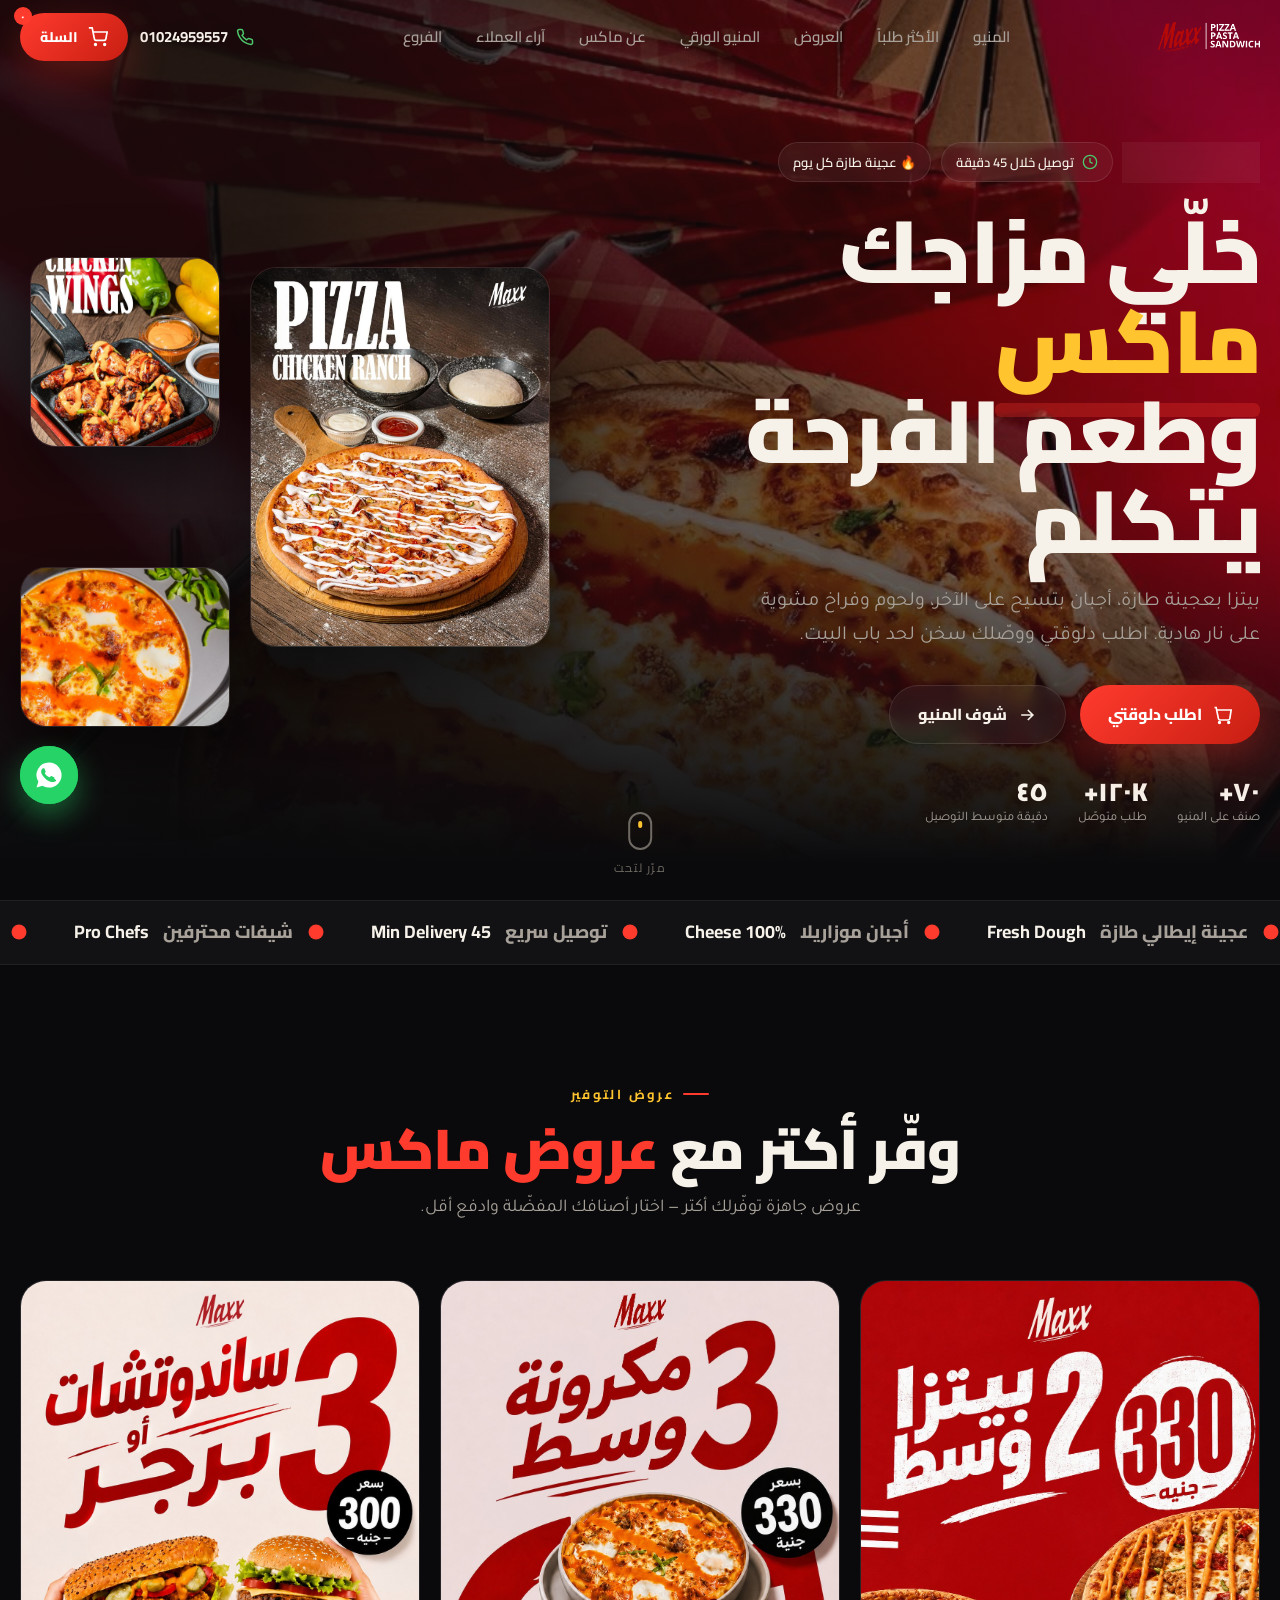
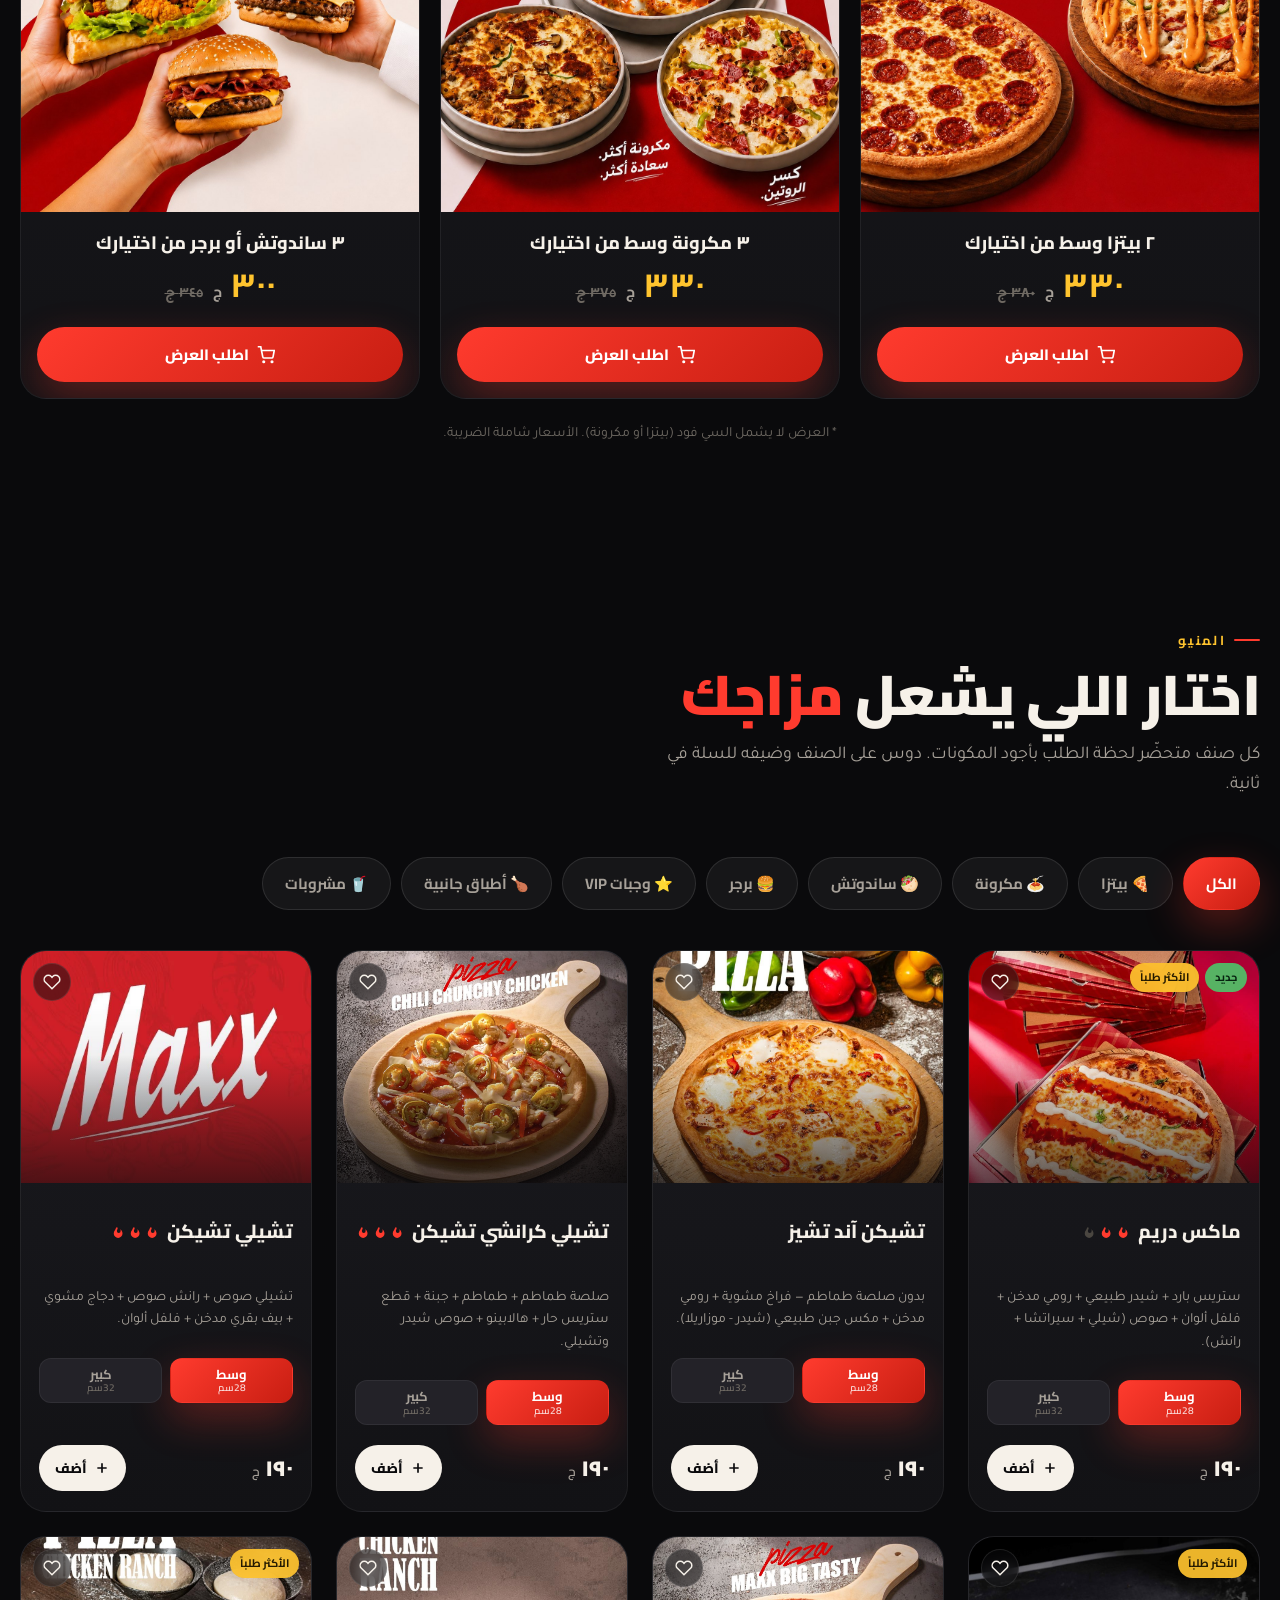
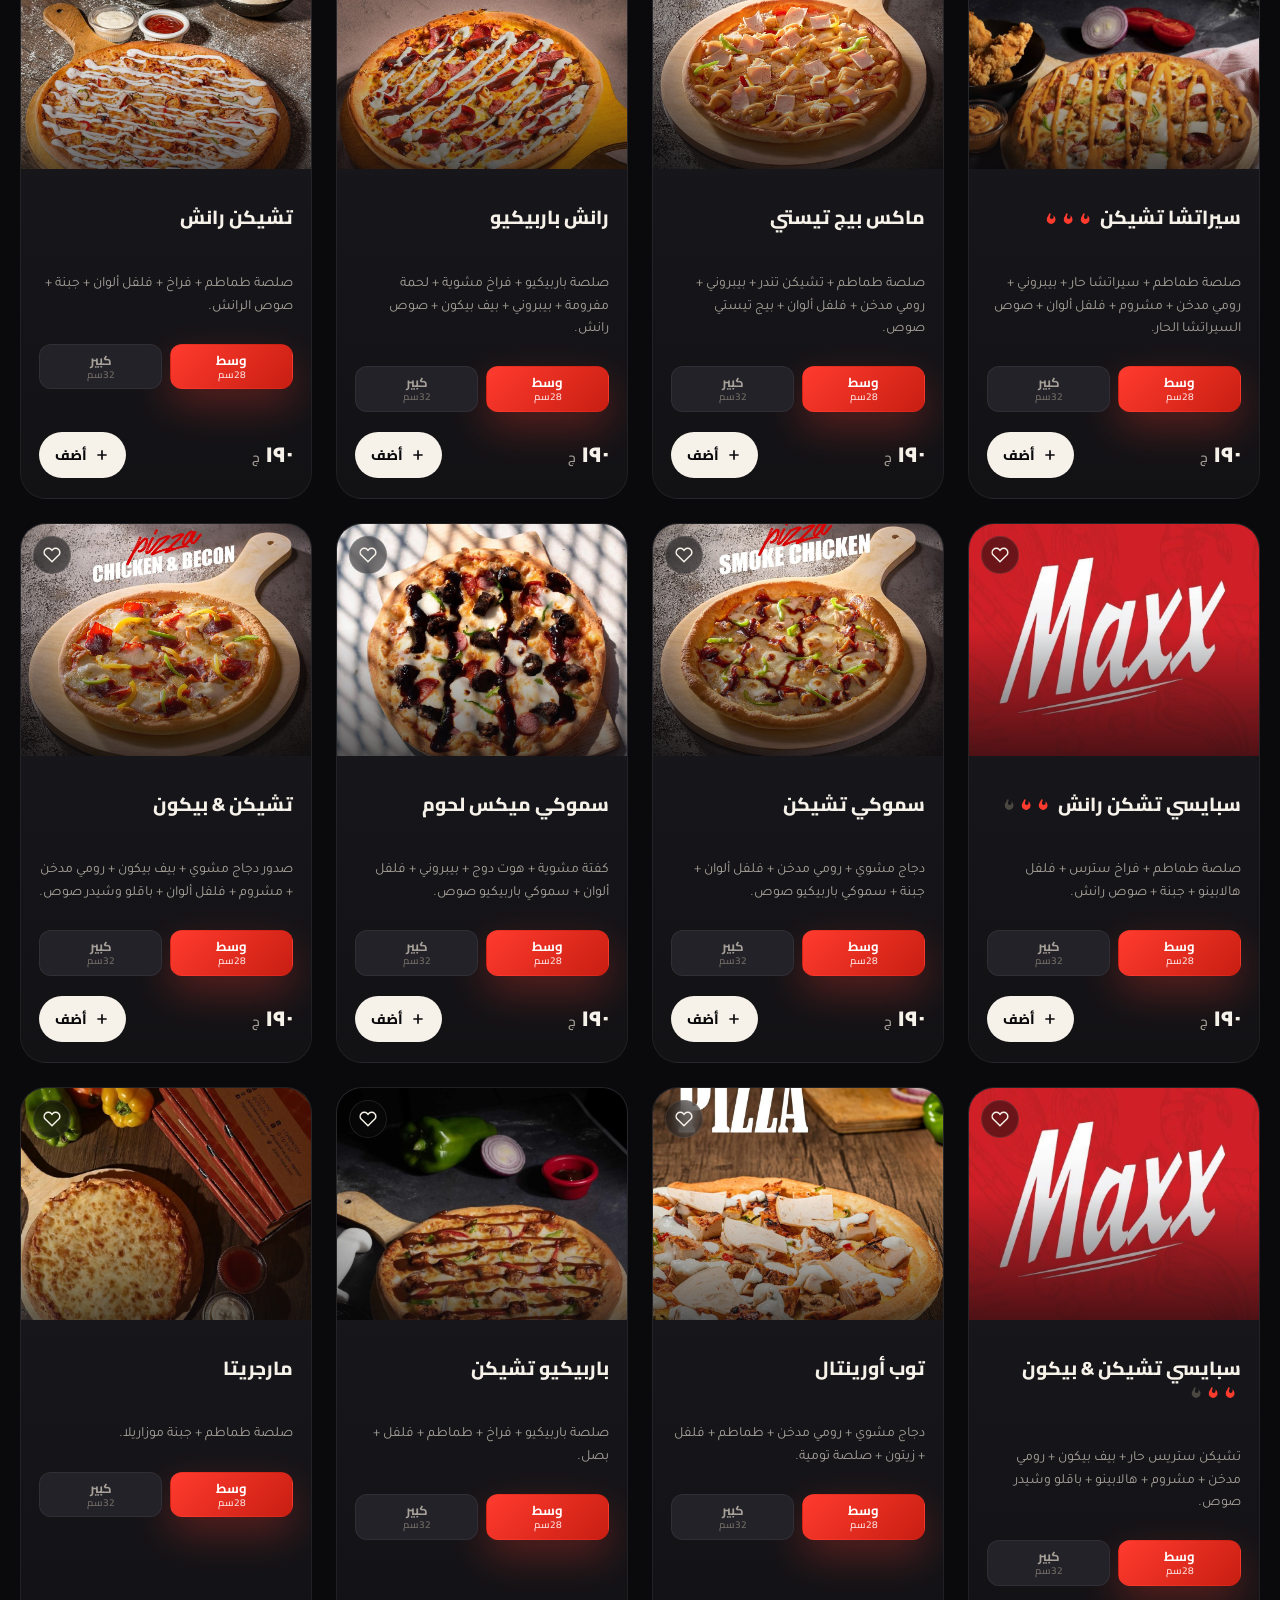
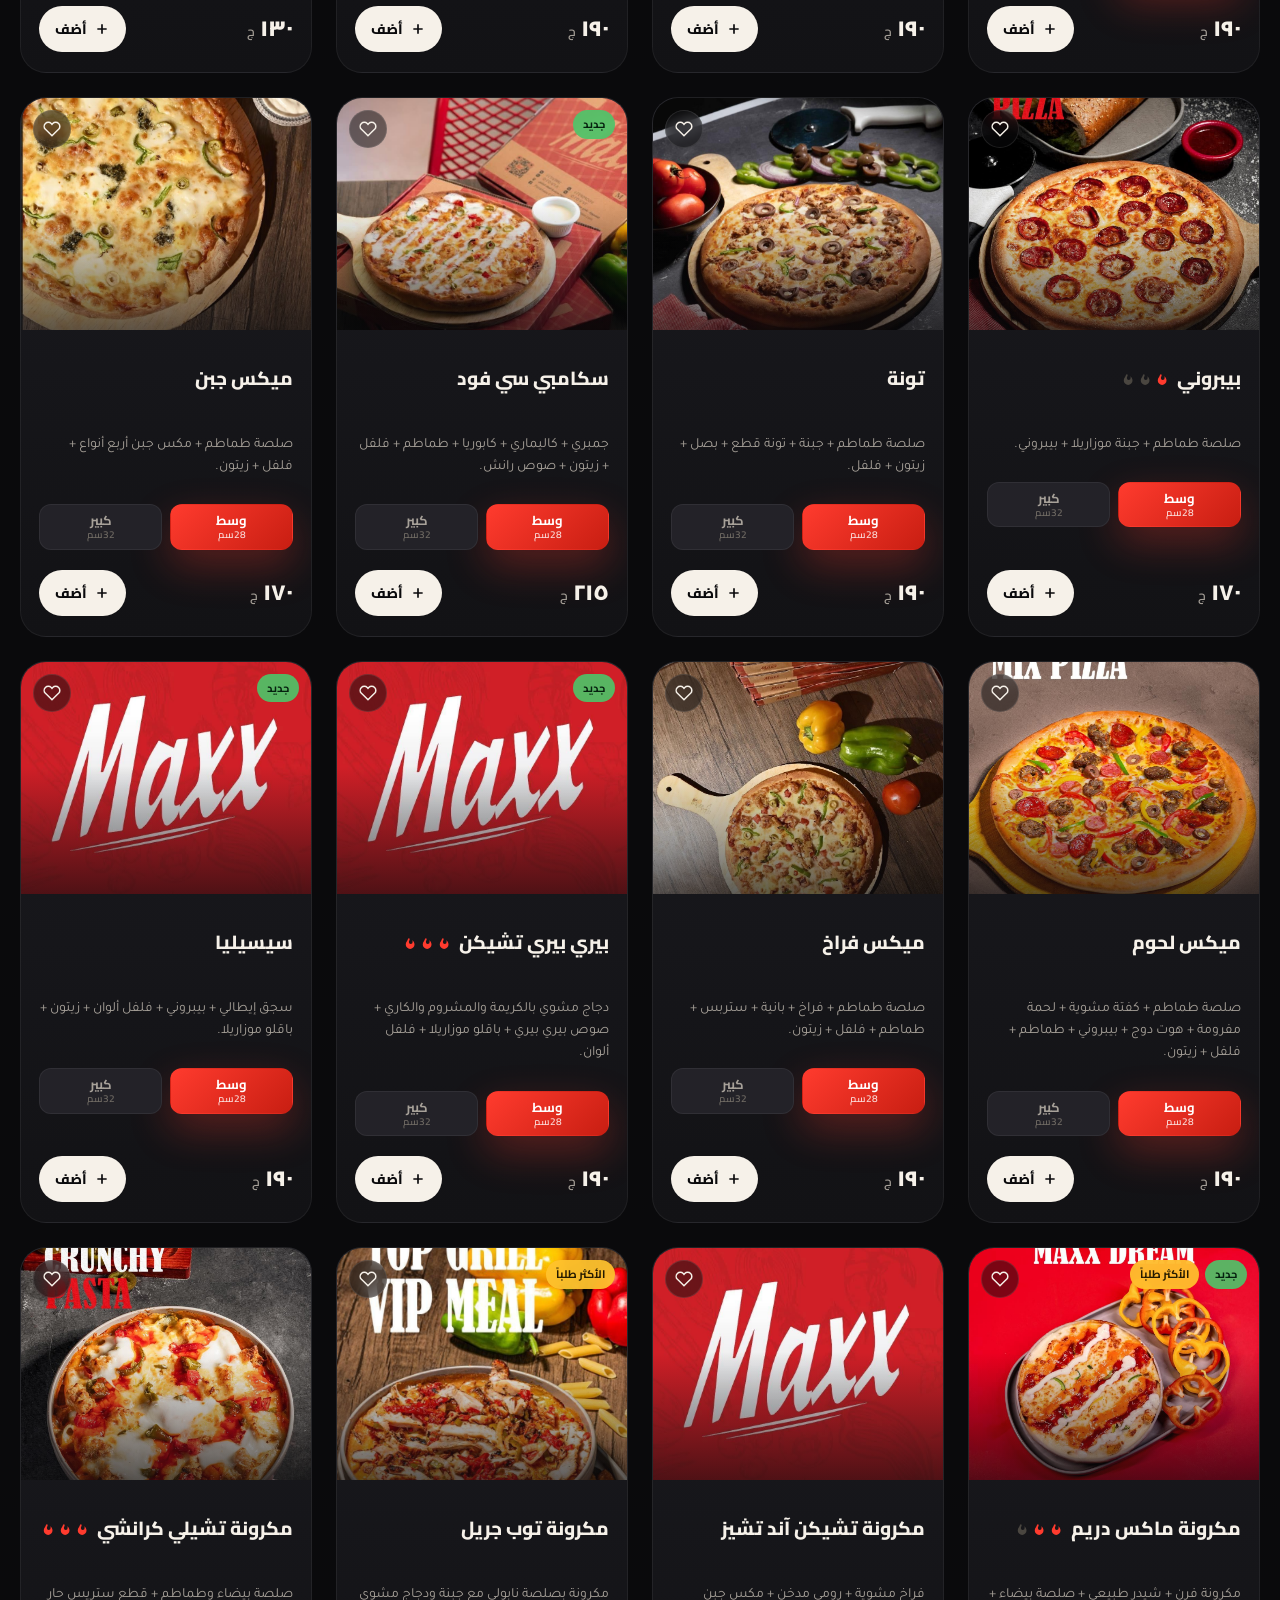
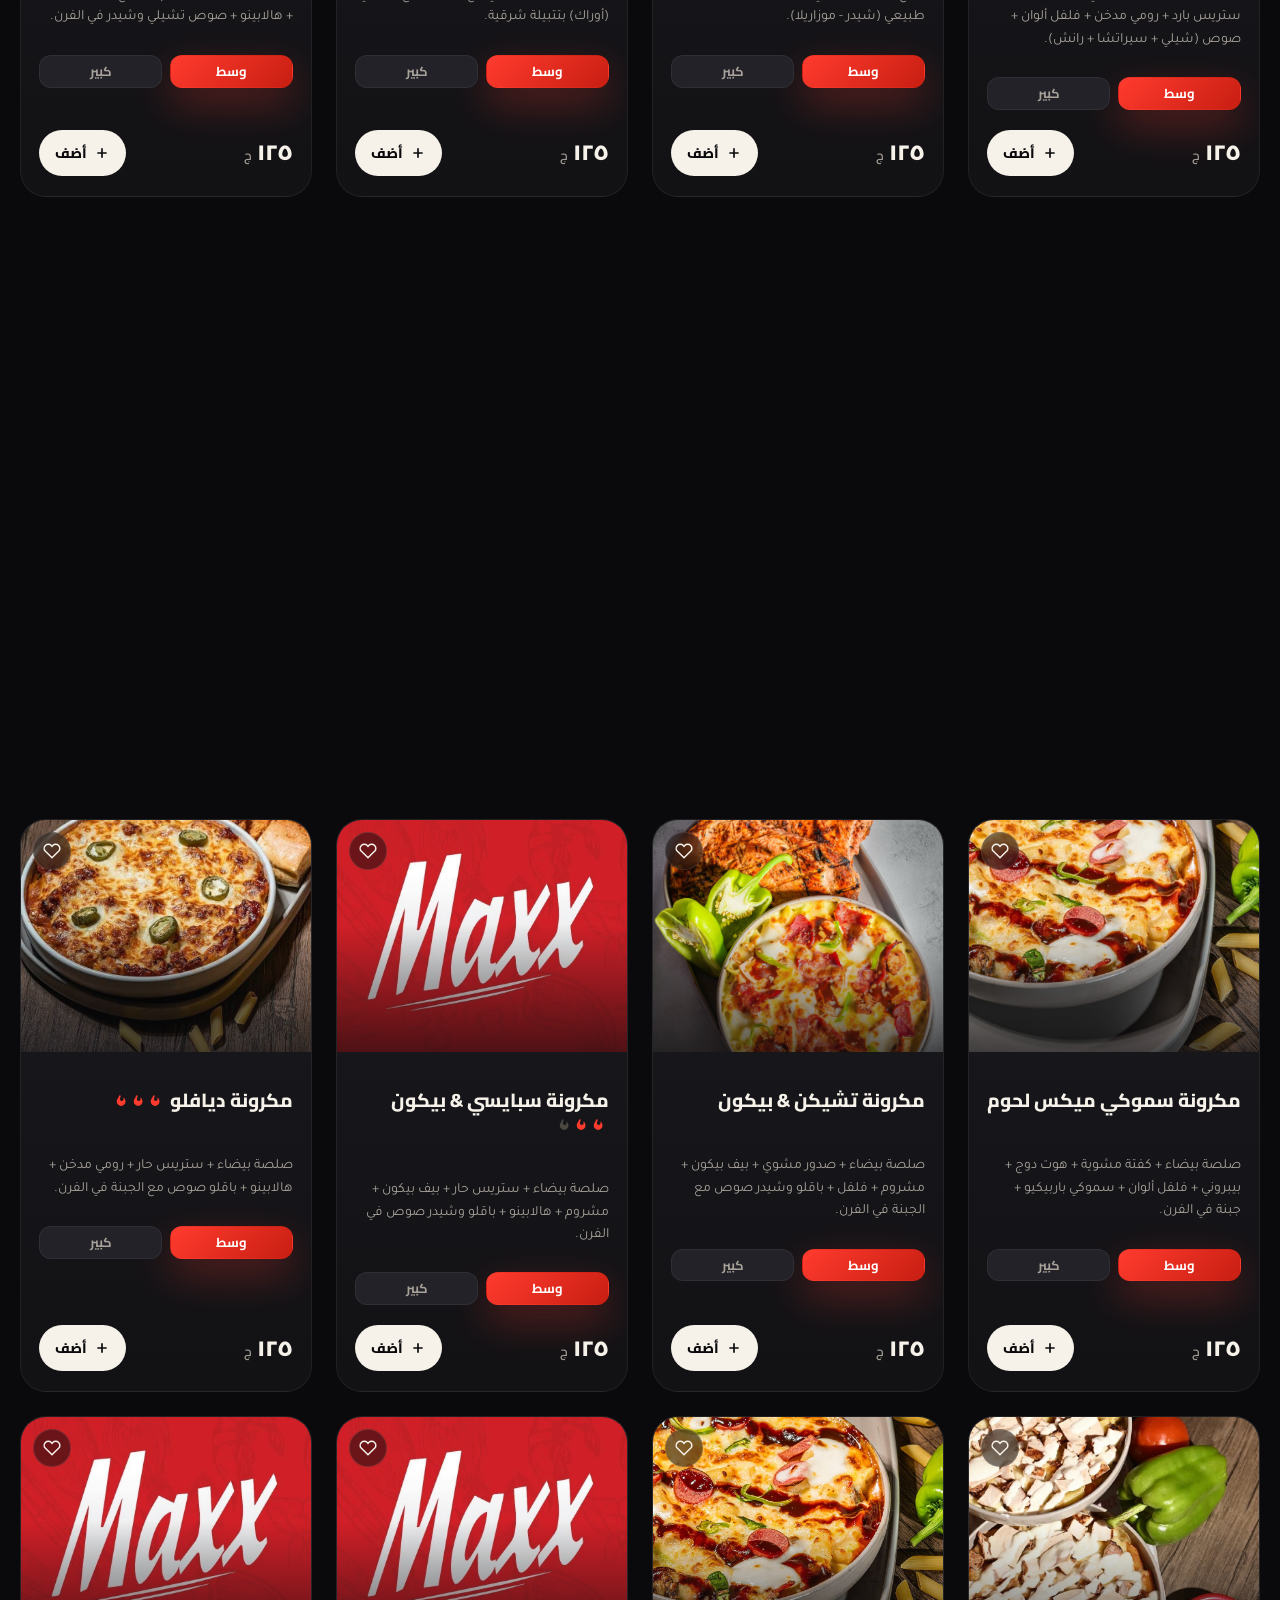
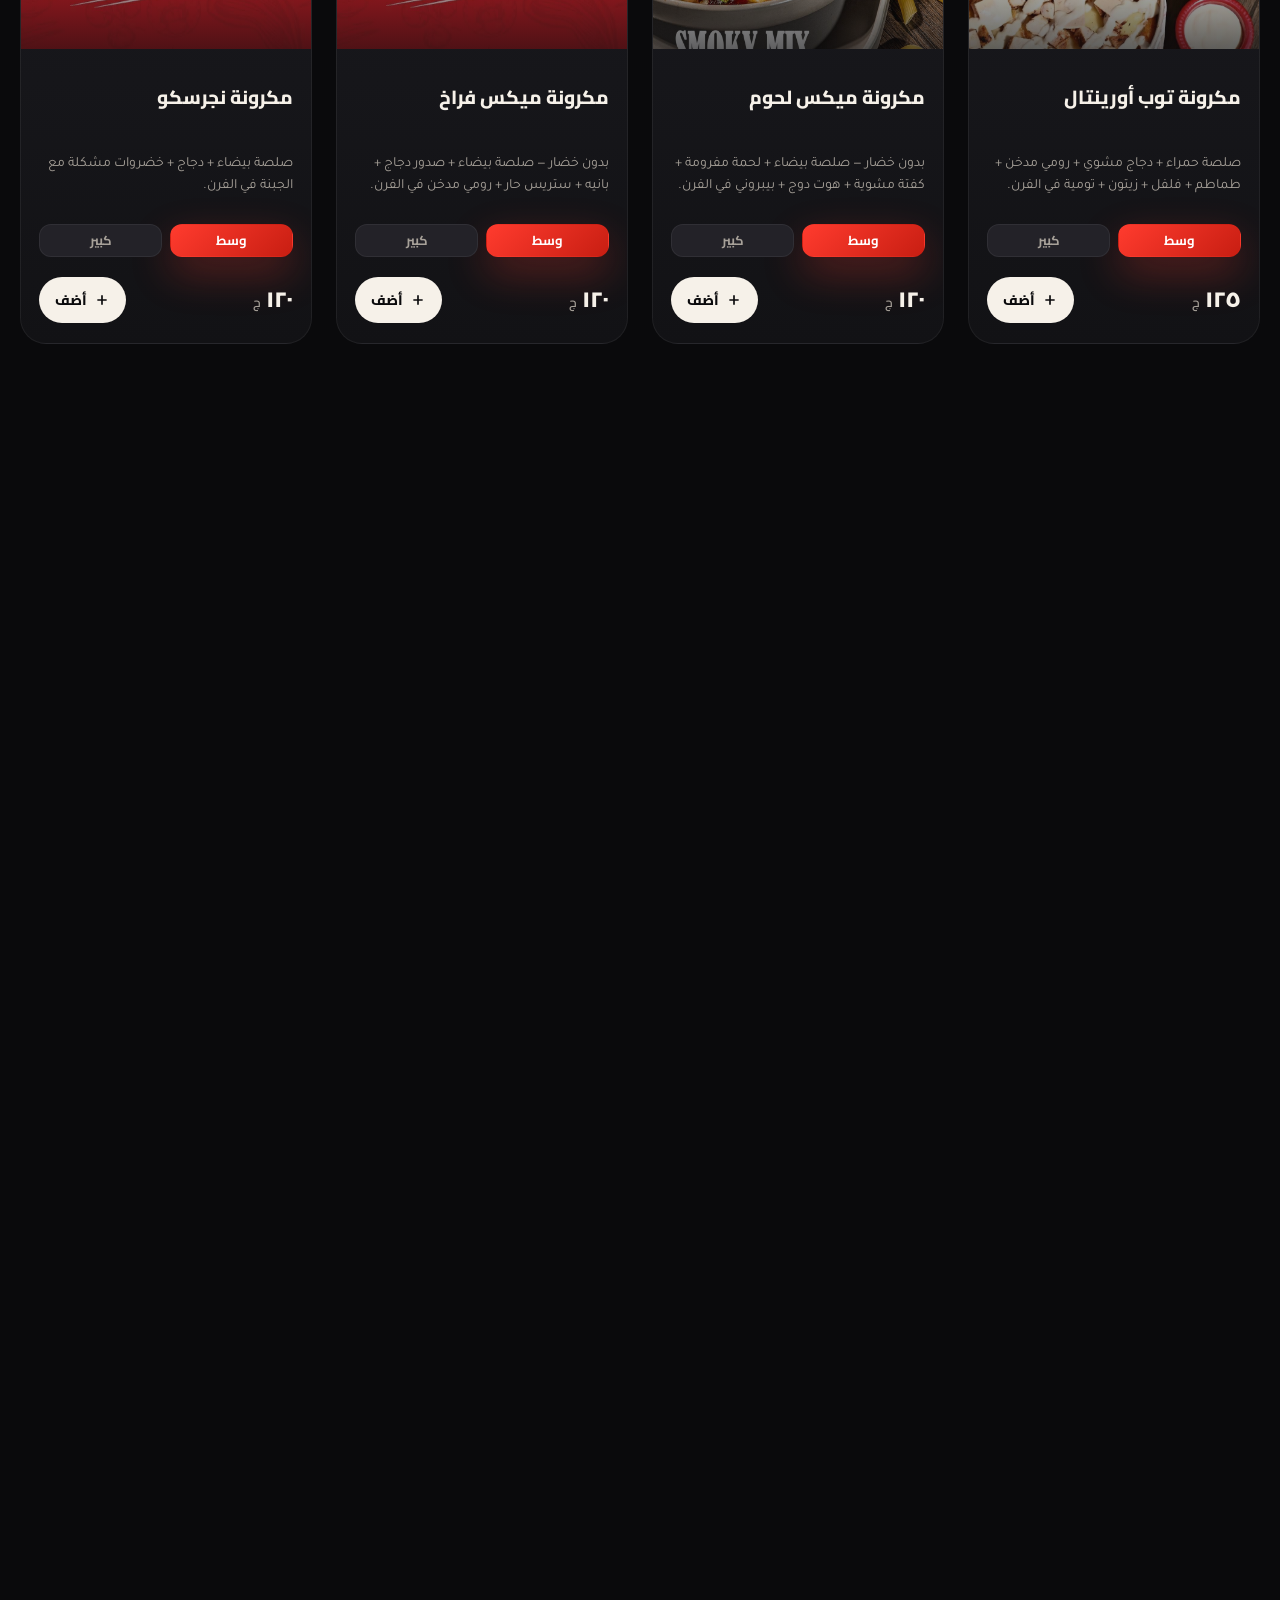
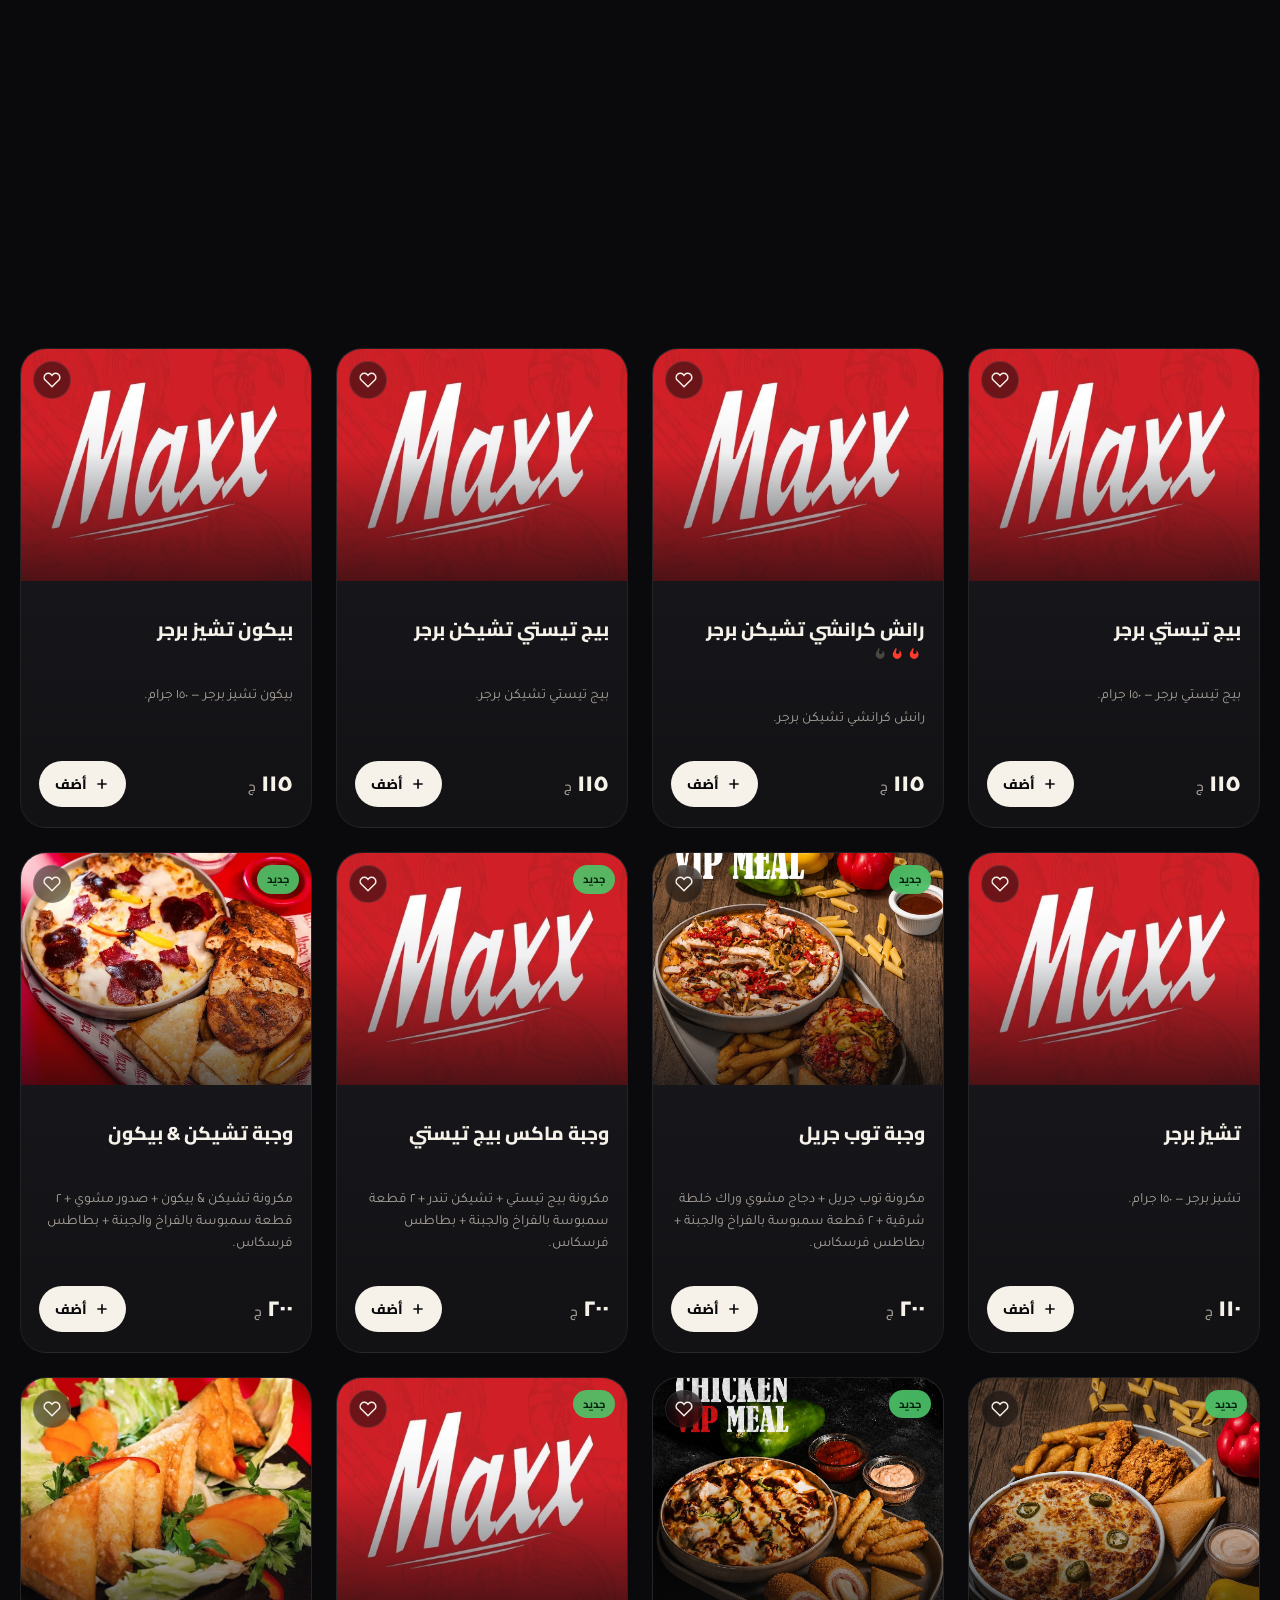
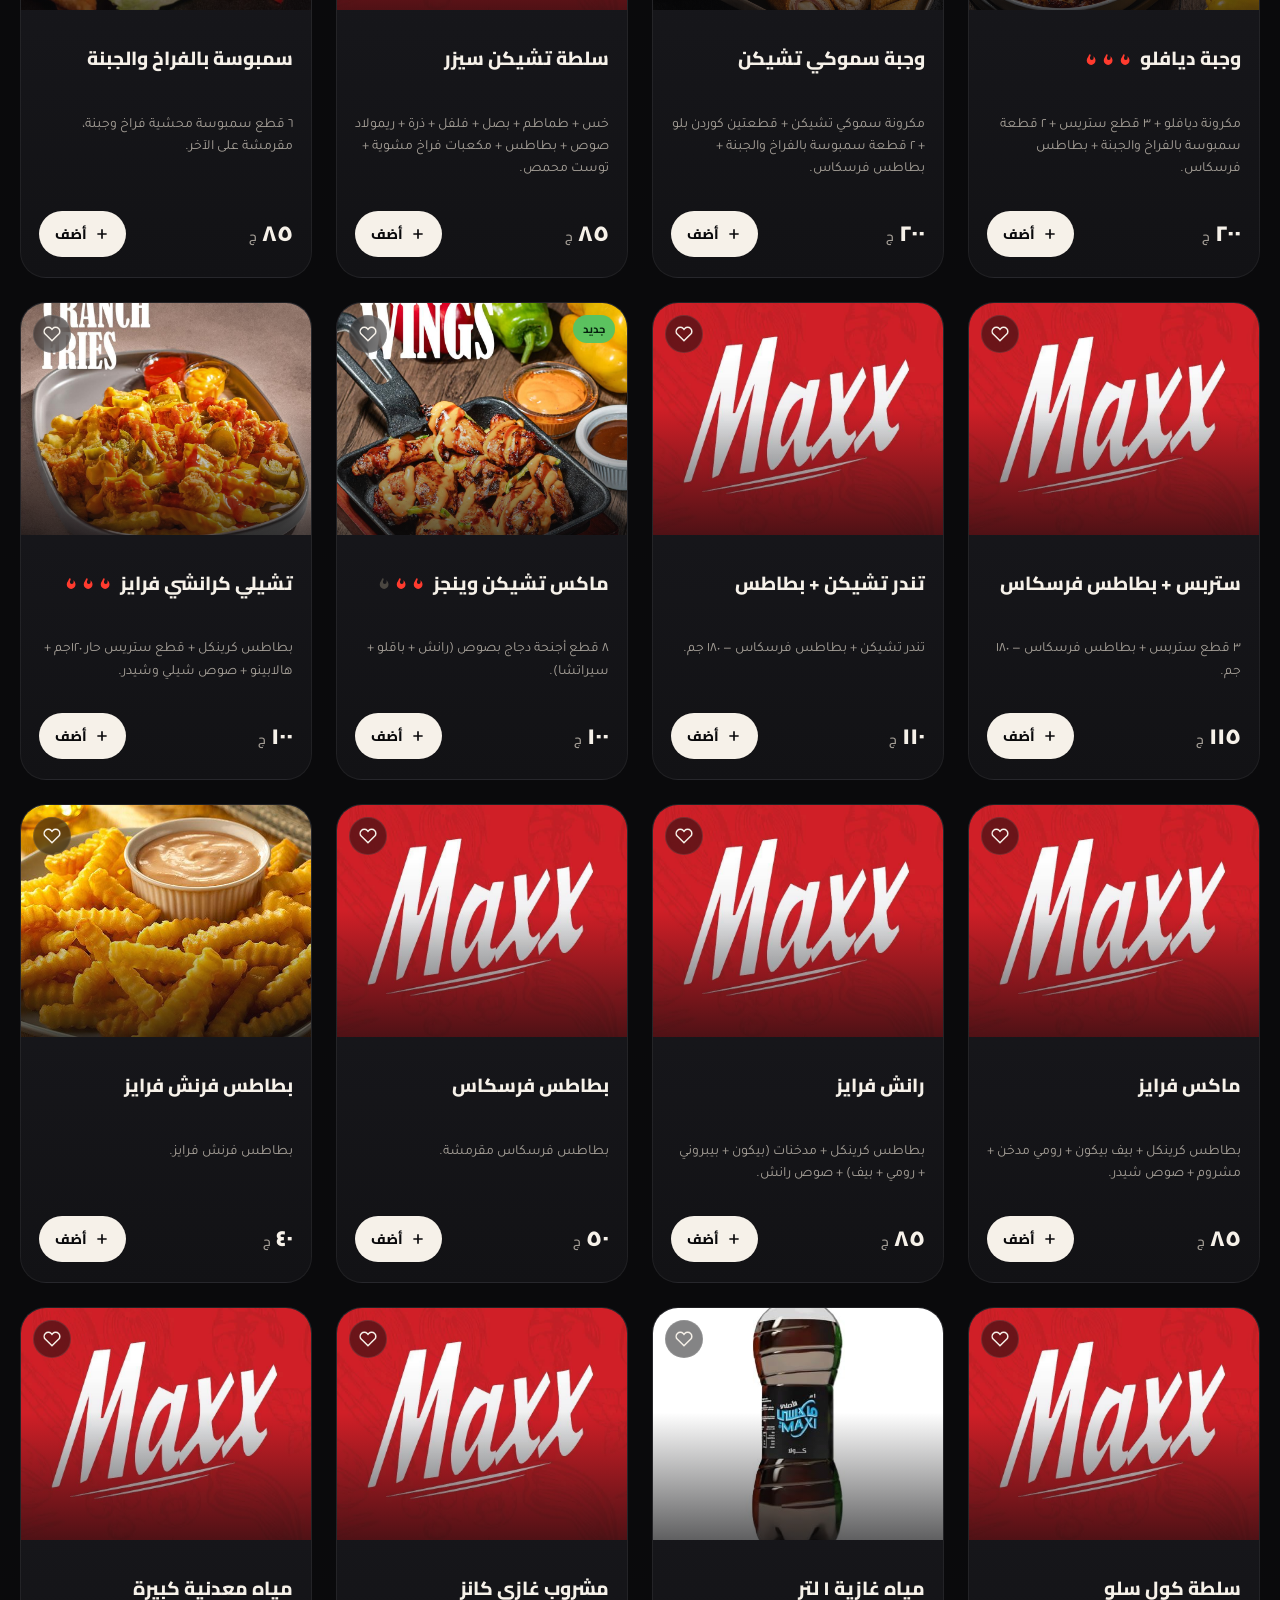
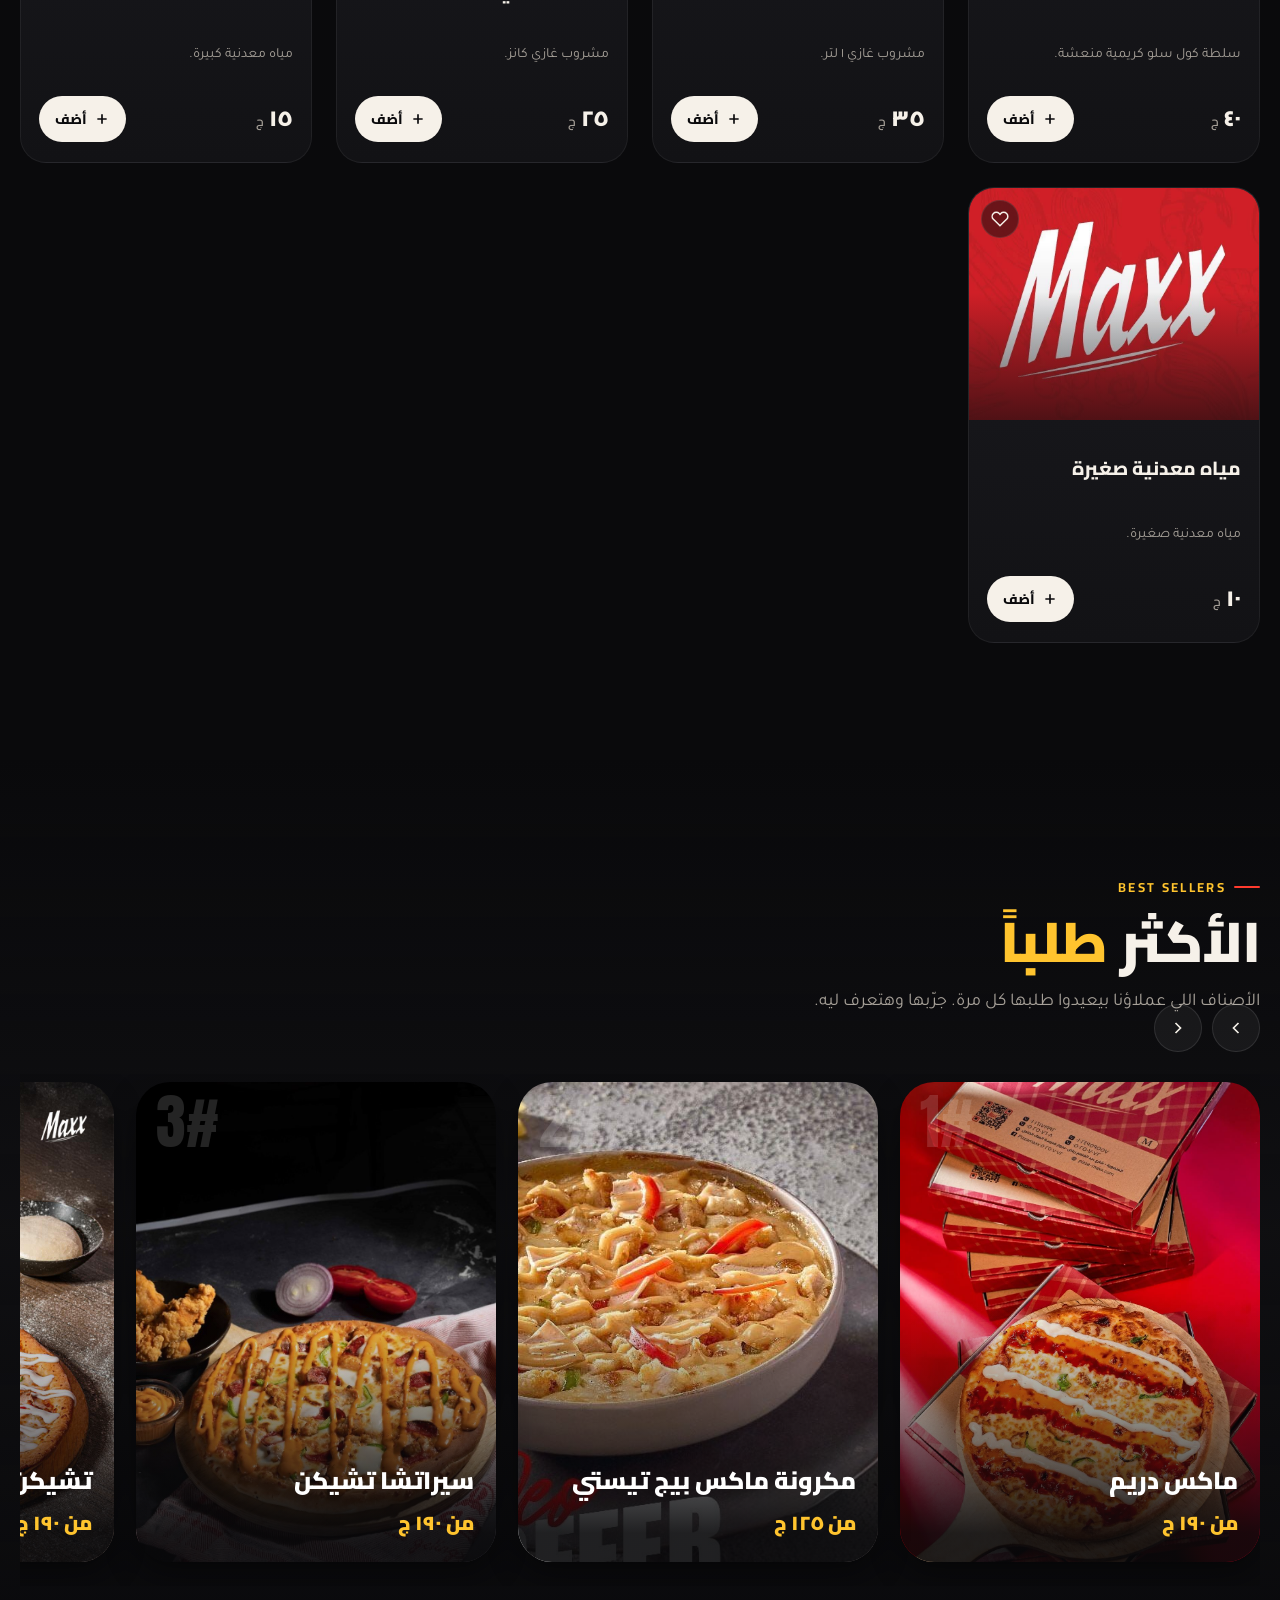
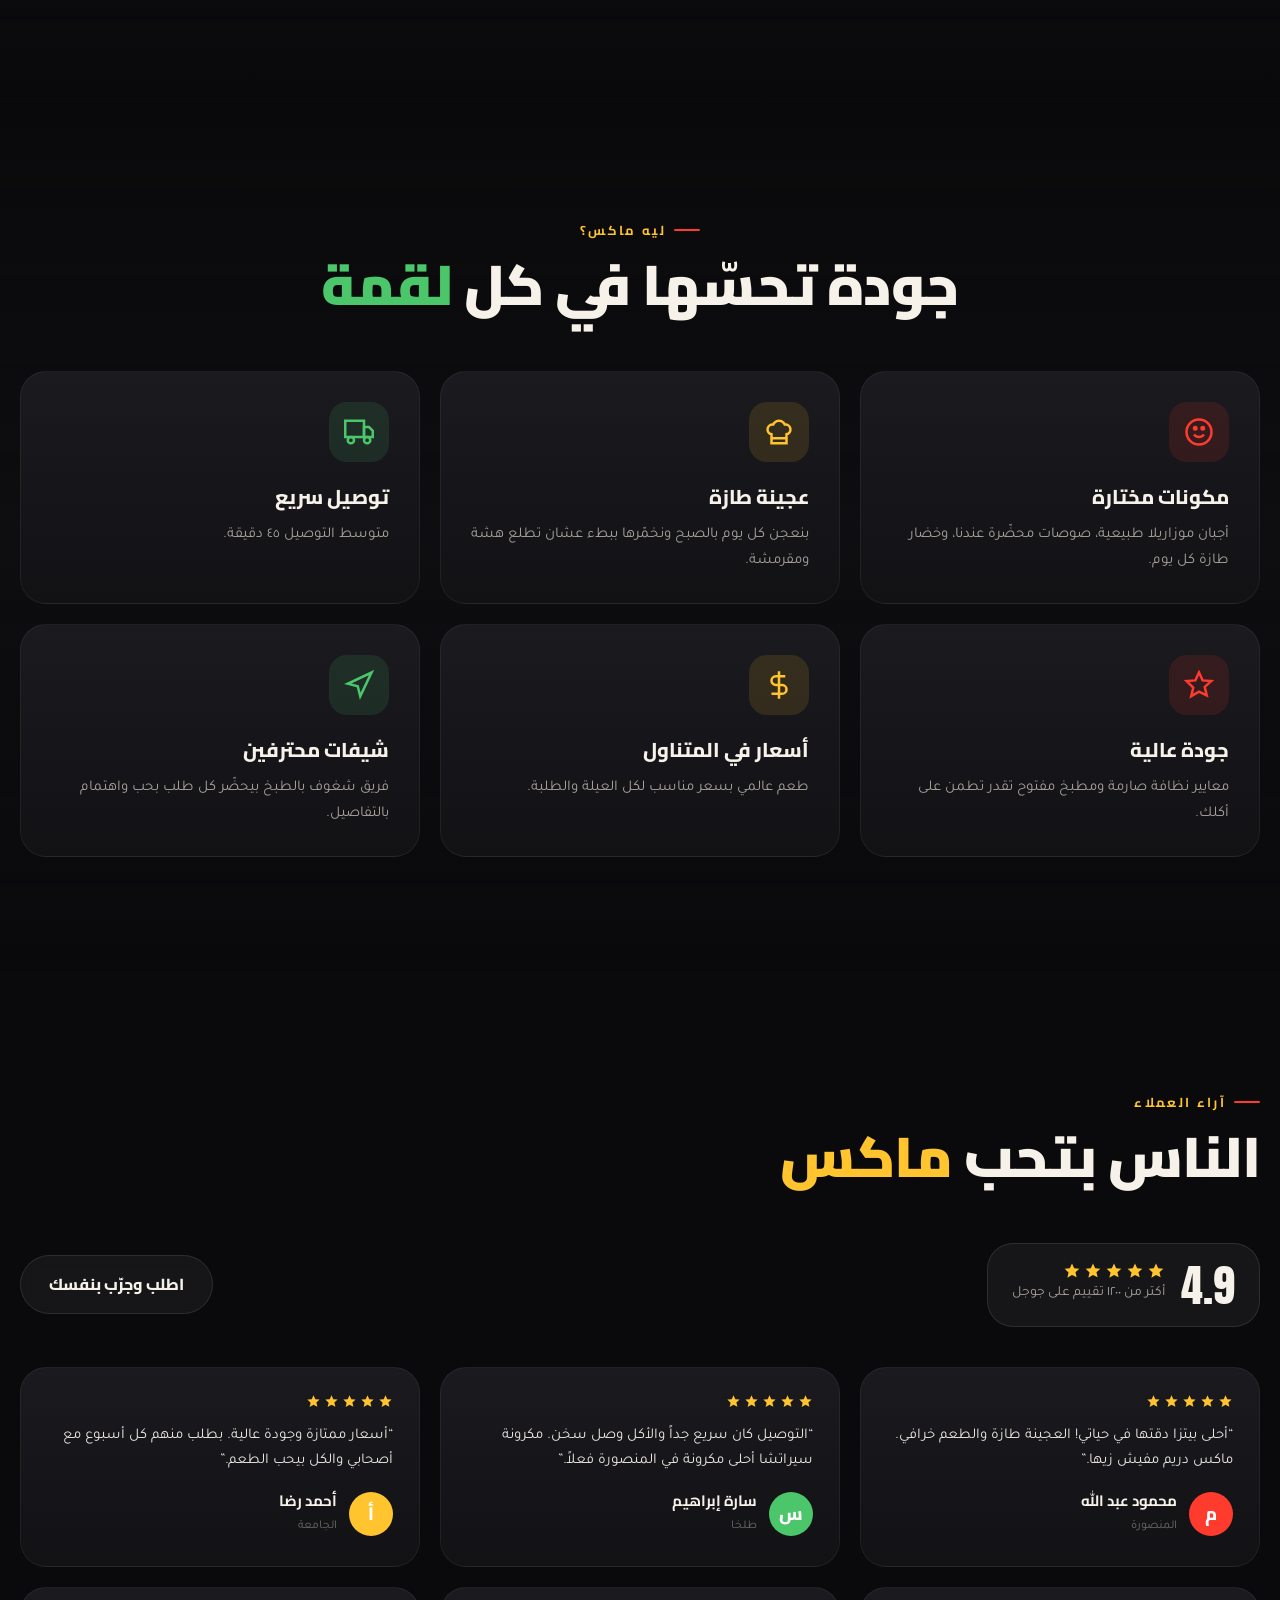
==== index.html @ fe205530 "Pizza Maxx site: exact copy of live pizza-maxx.com (2026-11-12)" ====
<!DOCTYPE html>
<html lang="ar" dir="rtl">
<head>
<meta charset="UTF-8">
<meta name="viewport" content="width=device-width, initial-scale=1">
<title>بيتزا ماكس | Pizza Maxx — خلّي مزاجك ماكس</title>
<meta name="description" content="بيتزا ماكس — بيتزا وباستا وساندويتشات بطعم يشعل الفرحة. عجينة طازة كل يوم، أجبان تسيح، وتوصيل سريع لحد باب بيتك في المنصورة. اطلب دلوقتي.">
<meta name="theme-color" content="#0A0A0C">
<meta property="og:title" content="بيتزا ماكس | خلّي مزاجك ماكس">
<meta property="og:description" content="بيتزا وباستا وساندويتشات بطعم عالمي وتوصيل سريع. اطلب دلوقتي.">
<meta property="og:type" content="restaurant">
<link rel="preconnect" href="https://fonts.googleapis.com">
<link rel="preconnect" href="https://fonts.gstatic.com" crossorigin>
<link href="https://fonts.googleapis.com/css2?family=Anton&family=Cairo:wght@400;600;700;800;900&family=Tajawal:wght@400;500;700;800&display=swap" rel="stylesheet">
<link rel="stylesheet" href="/assets/css/styles.css">
<link rel="icon" href="data:image/svg+xml,<svg xmlns='http://www.w3.org/2000/svg' viewBox='0 0 100 100'><text y='.9em' font-size='90'>🍕</text></svg>">
<script type="application/ld+json">
{
  "@context": "https://schema.org",
  "@type": "Restaurant",
  "name": "بيتزا ماكس",
  "servesCuisine": ["Pizza","Pasta","Fast Food"],
  "priceRange": "$$",
  "telephone": "+201016171992",
  "url": "https://pizza-maxx.com",
  "address": {"@type":"PostalAddress","streetAddress":"شارع عبد المنعم رياض، بجوار مدرسة الملك الكامل","addressLocality":"المنصورة","addressRegion":"الدقهلية","addressCountry":"EG"},
  "openingHours": "Mo-Su 12:00-02:30",
  "sameAs": ["https://facebook.com/Pizzamaxx0502507072"],
  "aggregateRating": {"@type":"AggregateRating","ratingValue":"4.9","reviewCount":"1200"}
}
</script>
</head>
<body>

<div class="scroll-progress" id="scrollProgress"></div>

<!-- ============ NAV ============ -->
<header class="nav" id="nav">
  <div class="container">
    <a href="#top" class="brand" aria-label="بيتزا ماكس">
      <img src="/assets/logo.png" alt="بيتزا ماكس" class="brand-img">
    </a>
    <nav class="nav-links" id="navLinks">
      <a href="#menu">المنيو</a>
      <a href="#best">الأكثر طلباً</a>
      <a href="#offers">العروض</a>
      <a href="/menu/">المنيو الورقي</a>
      <a href="/about-us.html">عن ماكس</a>
      <a href="#reviews">آراء العملاء</a>
      <a href="#branches">الفروع</a>
    </nav>
    <div class="nav-actions">
      <a href="tel:01024959557" class="nav-phone">
        <svg viewBox="0 0 24 24" fill="none" stroke="currentColor" stroke-width="2"><path d="M22 16.9v3a2 2 0 0 1-2.2 2 19.8 19.8 0 0 1-8.6-3.1 19.5 19.5 0 0 1-6-6 19.8 19.8 0 0 1-3.1-8.7A2 2 0 0 1 4.1 2h3a2 2 0 0 1 2 1.7c.1.9.4 1.8.7 2.7a2 2 0 0 1-.5 2.1L8.1 9.9a16 16 0 0 0 6 6l1.4-1.2a2 2 0 0 1 2.1-.5c.9.3 1.8.6 2.7.7a2 2 0 0 1 1.7 2Z"/></svg>
        01024959557
      </a>
      <button class="btn btn-primary btn-sm cart-toggle" id="cartToggle">
        <svg viewBox="0 0 24 24" fill="none" stroke="currentColor" stroke-width="2"><circle cx="9" cy="21" r="1"/><circle cx="20" cy="21" r="1"/><path d="M1 1h4l2.7 13.4a2 2 0 0 0 2 1.6h9.7a2 2 0 0 0 2-1.6L23 6H6"/></svg>
        السلة
        <span class="cart-count" id="cartCount" hidden>0</span>
      </button>
      <button class="nav-toggle" id="navToggle" aria-label="القائمة"><span></span></button>
    </div>
  </div>
</header>

<main id="top">

<!-- ============ HERO ============ -->
<section class="hero">
  <div class="hero-bg">
    <img src="/assets/img/m-dream.jpg" alt="بيتزا ماكس دريم">
  </div>
  <div class="container">
    <div class="hero-inner">
      <div class="hero-copy">
        <div class="hero-badges-top">
          <span class="chip chip-stars">
            <svg viewBox="0 0 24 24" fill="currentColor"><path d="M12 2l2.9 6.3 6.9.6-5.2 4.6 1.6 6.8L12 17.3 5.8 20.9l1.6-6.8L2.2 8.9l6.9-.6L12 2z"/></svg>
            4.9 تقييم جوجل
          </span>
          <span class="chip chip-time">
            <svg viewBox="0 0 24 24" fill="none" stroke="currentColor" stroke-width="2"><circle cx="12" cy="12" r="10"/><path d="M12 6v6l4 2"/></svg>
            توصيل خلال 45 دقيقة
          </span>
          <span class="chip">🔥 عجينة طازة كل يوم</span>
        </div>
        <h1>خلّي مزاجك <span class="hl">ماكس</span><br>وطعم الفرحة يتكلم</h1>
        <p class="hero-sub">بيتزا بعجينة طازة، أجبان بتسيح على الآخر، ولحوم وفراخ مشوية على نار هادية. اطلب دلوقتي ووصّلك سخن لحد باب البيت.</p>
        <div class="hero-cta">
          <a href="#menu" class="btn btn-primary">
            <svg viewBox="0 0 24 24" fill="none" stroke="currentColor" stroke-width="2"><path d="M3 3h2l2.7 13.4a2 2 0 0 0 2 1.6h9.7a2 2 0 0 0 2-1.6L23 6H6"/><circle cx="9" cy="21" r="1"/><circle cx="20" cy="21" r="1"/></svg>
            اطلب دلوقتي
          </a>
          <a href="#menu" class="btn btn-ghost">
            <svg viewBox="0 0 24 24" fill="none" stroke="currentColor" stroke-width="2"><path d="M5 12h14M13 6l6 6-6 6"/></svg>
            شوف المنيو
          </a>
        </div>
        <div class="hero-stats">
          <div class="hero-stat"><b data-count="70" data-suffix="+">0</b><span>صنف على المنيو</span></div>
          <div class="hero-stat"><b data-count="120" data-suffix="K+">0</b><span>طلب متوصّل</span></div>
          <div class="hero-stat"><b data-count="45">0</b><span>دقيقة متوسط التوصيل</span></div>
        </div>
      </div>

      <div class="hero-visual" aria-hidden="true">
        <div class="float-card fc-main"><img src="/assets/img/m-chicken-ranch.jpg" alt="بيتزا تشيكن رانش"></div>
        <div class="float-card fc-2"><img src="/assets/img/m-wings.jpg" alt="أجنحة دجاج"></div>
        <div class="float-card fc-3"><img src="/assets/img/m-pasta-siracha.jpg" alt="باستا سيراتشا"></div>
      </div>
    </div>
  </div>
  <div class="hero-scroll" aria-hidden="true"><div class="mouse"></div>مرّر لتحت</div>
</section>

<!-- ============ MARQUEE ============ -->
<div class="marquee" aria-hidden="true">
  <div class="marquee-track">
    <span class="marquee-item"><svg viewBox="0 0 24 24" fill="currentColor"><circle cx="12" cy="12" r="10"/></svg> عجينة إيطالي طازة <b>Fresh Dough</b></span>
    <span class="marquee-item"><svg viewBox="0 0 24 24" fill="currentColor"><circle cx="12" cy="12" r="10"/></svg> أجبان موزاريلا <b>100% Cheese</b></span>
    <span class="marquee-item"><svg viewBox="0 0 24 24" fill="currentColor"><circle cx="12" cy="12" r="10"/></svg> توصيل سريع <b>45 Min Delivery</b></span>
    <span class="marquee-item"><svg viewBox="0 0 24 24" fill="currentColor"><circle cx="12" cy="12" r="10"/></svg> شيفات محترفين <b>Pro Chefs</b></span>
    <span class="marquee-item"><svg viewBox="0 0 24 24" fill="currentColor"><circle cx="12" cy="12" r="10"/></svg> مكونات مختارة <b>Premium Quality</b></span>
    <!-- duplicate for seamless loop -->
    <span class="marquee-item"><svg viewBox="0 0 24 24" fill="currentColor"><circle cx="12" cy="12" r="10"/></svg> عجينة إيطالي طازة <b>Fresh Dough</b></span>
    <span class="marquee-item"><svg viewBox="0 0 24 24" fill="currentColor"><circle cx="12" cy="12" r="10"/></svg> أجبان موزاريلا <b>100% Cheese</b></span>
    <span class="marquee-item"><svg viewBox="0 0 24 24" fill="currentColor"><circle cx="12" cy="12" r="10"/></svg> توصيل سريع <b>45 Min Delivery</b></span>
    <span class="marquee-item"><svg viewBox="0 0 24 24" fill="currentColor"><circle cx="12" cy="12" r="10"/></svg> شيفات محترفين <b>Pro Chefs</b></span>
    <span class="marquee-item"><svg viewBox="0 0 24 24" fill="currentColor"><circle cx="12" cy="12" r="10"/></svg> مكونات مختارة <b>Premium Quality</b></span>
  </div>
</div>

<!-- ============ OFFERS ============ -->
<section class="section" id="offers" style="padding-bottom:clamp(32px,5vw,64px)">
  <div class="container">
    <div class="section-head center reveal">
      <p class="eyebrow" style="justify-content:center">عروض التوفير</p>
      <h2 class="section-title">وفّر أكتر مع <span class="text-red">عروض ماكس</span></h2>
      <p class="section-sub">عروض جاهزة توفّرلك أكتر — اختار أصنافك المفضّلة وادفع أقل.</p>
    </div>
    <div class="savings-grid">
      <article class="offer-poster reveal">
        <img src="/assets/img/offer-pizza.jpg" alt="٢ بيتزا وسط من اختيارك بـ ٣٣٠ ج" loading="lazy">
        <div class="offer-info">
          <h3>٢ بيتزا وسط من اختيارك</h3>
          <div class="offer-price"><b>٣٣٠ <small>ج</small></b><s>٣٨٠ ج</s></div>
        </div>
        <button class="offer-cta" data-offer="offer-pizza">
          <svg width="18" height="18" viewBox="0 0 24 24" fill="none" stroke="currentColor" stroke-width="2.2"><circle cx="9" cy="21" r="1"/><circle cx="20" cy="21" r="1"/><path d="M1 1h4l2.7 13.4a2 2 0 0 0 2 1.6h9.7a2 2 0 0 0 2-1.6L23 6H6"/></svg>
          اطلب العرض
        </button>
      </article>
      <article class="offer-poster reveal" data-d="1">
        <img src="/assets/img/offer-pasta.jpg" alt="٣ مكرونة وسط من اختيارك بـ ٣٣٠ ج" loading="lazy">
        <div class="offer-info">
          <h3>٣ مكرونة وسط من اختيارك</h3>
          <div class="offer-price"><b>٣٣٠ <small>ج</small></b><s>٣٧٥ ج</s></div>
        </div>
        <button class="offer-cta" data-offer="offer-pasta">
          <svg width="18" height="18" viewBox="0 0 24 24" fill="none" stroke="currentColor" stroke-width="2.2"><circle cx="9" cy="21" r="1"/><circle cx="20" cy="21" r="1"/><path d="M1 1h4l2.7 13.4a2 2 0 0 0 2 1.6h9.7a2 2 0 0 0 2-1.6L23 6H6"/></svg>
          اطلب العرض
        </button>
      </article>
      <article class="offer-poster reveal" data-d="2">
        <img src="/assets/img/offer-sandwich.jpg" alt="٣ ساندوتش أو برجر من اختيارك بـ ٣٠٠ ج" loading="lazy">
        <div class="offer-info">
          <h3>٣ ساندوتش أو برجر من اختيارك</h3>
          <div class="offer-price"><b>٣٠٠ <small>ج</small></b><s>٣٤٥ ج</s></div>
        </div>
        <button class="offer-cta" data-offer="offer-sandwich">
          <svg width="18" height="18" viewBox="0 0 24 24" fill="none" stroke="currentColor" stroke-width="2.2"><circle cx="9" cy="21" r="1"/><circle cx="20" cy="21" r="1"/><path d="M1 1h4l2.7 13.4a2 2 0 0 0 2 1.6h9.7a2 2 0 0 0 2-1.6L23 6H6"/></svg>
          اطلب العرض
        </button>
      </article>
    </div>
    <p class="savings-note">* العرض لا يشمل السي فود (بيتزا أو مكرونة). الأسعار شاملة الضريبة.</p>
  </div>
</section>

<!-- ============ MENU ============ -->
<section class="section" id="menu">
  <div class="offer-banner" id="offerBanner" hidden>
    <div class="offer-banner-inner">
      <div class="ob-text">
        <b id="obTitle">اختار أصناف العرض</b>
        <span id="obProgress">٠ / ٢</span>
      </div>
      <button type="button" class="ob-cancel" id="obCancel">
        <svg viewBox="0 0 24 24" fill="none" stroke="currentColor" stroke-width="2"><path d="M18 6L6 18M6 6l12 12"/></svg>
        إلغاء
      </button>
    </div>
  </div>
  <div class="container">
    <div class="section-head reveal">
      <p class="eyebrow">المنيو</p>
      <h2 class="section-title">اختار اللي يشعل <span class="text-red">مزاجك</span></h2>
      <p class="section-sub">كل صنف متحضّر لحظة الطلب بأجود المكونات. دوس على الصنف وضيفه للسلة في ثانية.</p>
    </div>

    <div class="filter-bar reveal" id="filterBar">
      <button class="filter-chip active" data-filter="all">الكل</button>
      <button class="filter-chip" data-filter="pizza">🍕 بيتزا</button>
      <button class="filter-chip" data-filter="pasta">🍝 مكرونة</button>
      <button class="filter-chip" data-filter="sandwich">🥙 ساندوتش</button>
      <button class="filter-chip" data-filter="burger">🍔 برجر</button>
      <button class="filter-chip" data-filter="meal">⭐ وجبات VIP</button>
      <button class="filter-chip" data-filter="sides">🍗 أطباق جانبية</button>
      <button class="filter-chip" data-filter="drinks">🥤 مشروبات</button>
    </div>

    <div class="menu-grid" id="menuGrid"><!-- cards injected by JS --></div>
  </div>
</section>

<!-- ============ BEST SELLERS ============ -->
<section class="section" id="best" style="background:linear-gradient(180deg,transparent,rgba(18,18,21,.6),transparent)">
  <div class="container">
    <div class="section-head reveal" style="display:flex;justify-content:space-between;align-items:flex-end;flex-wrap:wrap;gap:20px">
      <div>
        <p class="eyebrow">Best Sellers</p>
        <h2 class="section-title">الأكثر <span class="text-cheese">طلباً</span></h2>
        <p class="section-sub">الأصناف اللي عملاؤنا بيعيدوا طلبها كل مرة. جرّبها وهتعرف ليه.</p>
      </div>
    </div>
    <div class="carousel-wrap reveal">
      <div class="carousel-nav">
        <button class="carousel-btn" id="carPrev" aria-label="السابق"><svg viewBox="0 0 24 24" fill="none" stroke="currentColor" stroke-width="2"><path d="M15 18l-6-6 6-6"/></svg></button>
        <button class="carousel-btn" id="carNext" aria-label="التالي"><svg viewBox="0 0 24 24" fill="none" stroke="currentColor" stroke-width="2"><path d="M9 18l6-6-6-6"/></svg></button>
      </div>
      <div class="carousel" id="carousel"><!-- slides injected --></div>
    </div>
  </div>
</section>

<!-- ============ WHY US ============ -->
<section class="section" id="why" style="background:linear-gradient(180deg,transparent,rgba(18,18,21,.5),transparent)">
  <div class="container">
    <div class="section-head center reveal">
      <p class="eyebrow" style="justify-content:center">ليه ماكس؟</p>
      <h2 class="section-title">جودة تحسّها في كل <span class="text-green">لقمة</span></h2>
    </div>
    <div class="why-grid">
      <div class="why-card reveal">
        <div class="why-icon"><svg viewBox="0 0 24 24" fill="none" stroke="currentColor" stroke-width="2"><path d="M12 2a10 10 0 1 0 10 10A10 10 0 0 0 12 2z"/><path d="M8 14s1.5 2 4 2 4-2 4-2"/><circle cx="9" cy="9" r="1"/><circle cx="15" cy="9" r="1"/></svg></div>
        <h3>مكونات مختارة</h3>
        <p>أجبان موزاريلا طبيعية، صوصات محضّرة عندنا، وخضار طازة كل يوم.</p>
      </div>
      <div class="why-card reveal" data-d="1">
        <div class="why-icon"><svg viewBox="0 0 24 24" fill="none" stroke="currentColor" stroke-width="2"><path d="M6 13.87A4 4 0 0 1 7.41 6a5.11 5.11 0 0 1 1.05-1.54 5 5 0 0 1 7.08 0A5.11 5.11 0 0 1 16.59 6 4 4 0 0 1 18 13.87V21H6z"/><path d="M6 17h12"/></svg></div>
        <h3>عجينة طازة</h3>
        <p>بنعجن كل يوم بالصبح ونخمّرها ببطء عشان تطلع هشة ومقرمشة.</p>
      </div>
      <div class="why-card reveal" data-d="2">
        <div class="why-icon"><svg viewBox="0 0 24 24" fill="none" stroke="currentColor" stroke-width="2"><rect x="1" y="3" width="15" height="13"/><path d="M16 8h4l3 3v5h-7V8z"/><circle cx="5.5" cy="18.5" r="2.5"/><circle cx="18.5" cy="18.5" r="2.5"/></svg></div>
        <h3>توصيل سريع</h3>
        <p>متوسط التوصيل ٤٥ دقيقة.</p>
      </div>
      <div class="why-card reveal">
        <div class="why-icon"><svg viewBox="0 0 24 24" fill="none" stroke="currentColor" stroke-width="2"><path d="M12 2l2.9 6.3 6.9.6-5.2 4.6 1.6 6.8L12 17.3 5.8 20.9l1.6-6.8L2.2 8.9l6.9-.6z"/></svg></div>
        <h3>جودة عالية</h3>
        <p>معايير نظافة صارمة ومطبخ مفتوح تقدر تطمن على أكلك.</p>
      </div>
      <div class="why-card reveal" data-d="1">
        <div class="why-icon"><svg viewBox="0 0 24 24" fill="none" stroke="currentColor" stroke-width="2"><line x1="12" y1="1" x2="12" y2="23"/><path d="M17 5H9.5a3.5 3.5 0 0 0 0 7h5a3.5 3.5 0 0 1 0 7H6"/></svg></div>
        <h3>أسعار في المتناول</h3>
        <p>طعم عالمي بسعر مناسب لكل العيلة والطلبة.</p>
      </div>
      <div class="why-card reveal" data-d="2">
        <div class="why-icon"><svg viewBox="0 0 24 24" fill="none" stroke="currentColor" stroke-width="2"><path d="M3 11l19-9-9 19-2-8-8-2z"/></svg></div>
        <h3>شيفات محترفين</h3>
        <p>فريق شغوف بالطبخ بيحضّر كل طلب بحب واهتمام بالتفاصيل.</p>
      </div>
    </div>
  </div>
</section>

<!-- ============ REVIEWS ============ -->
<section class="section" id="reviews">
  <div class="container">
    <div class="section-head reveal">
      <p class="eyebrow">آراء العملاء</p>
      <h2 class="section-title">الناس بتحب <span class="text-cheese">ماكس</span></h2>
    </div>
    <div class="reviews-top reveal">
      <div class="google-rating">
        <span class="big">4.9</span>
        <div>
          <div class="stars">
            <svg viewBox="0 0 24 24" fill="currentColor"><path d="M12 2l2.9 6.3 6.9.6-5.2 4.6 1.6 6.8L12 17.3 5.8 20.9l1.6-6.8L2.2 8.9l6.9-.6z"/></svg>
            <svg viewBox="0 0 24 24" fill="currentColor"><path d="M12 2l2.9 6.3 6.9.6-5.2 4.6 1.6 6.8L12 17.3 5.8 20.9l1.6-6.8L2.2 8.9l6.9-.6z"/></svg>
            <svg viewBox="0 0 24 24" fill="currentColor"><path d="M12 2l2.9 6.3 6.9.6-5.2 4.6 1.6 6.8L12 17.3 5.8 20.9l1.6-6.8L2.2 8.9l6.9-.6z"/></svg>
            <svg viewBox="0 0 24 24" fill="currentColor"><path d="M12 2l2.9 6.3 6.9.6-5.2 4.6 1.6 6.8L12 17.3 5.8 20.9l1.6-6.8L2.2 8.9l6.9-.6z"/></svg>
            <svg viewBox="0 0 24 24" fill="currentColor"><path d="M12 2l2.9 6.3 6.9.6-5.2 4.6 1.6 6.8L12 17.3 5.8 20.9l1.6-6.8L2.2 8.9l6.9-.6z"/></svg>
          </div>
          <span style="color:var(--muted);font-size:14px">أكتر من ١٢٠٠ تقييم على جوجل</span>
        </div>
      </div>
      <a href="#menu" class="btn btn-ghost">اطلب وجرّب بنفسك</a>
    </div>
    <div class="reviews-grid" id="reviewsGrid"><!-- injected --></div>
  </div>
</section>

<!-- ============ GALLERY ============ -->
<section class="section" id="gallery" style="background:linear-gradient(180deg,transparent,rgba(18,18,21,.5),transparent)">
  <div class="container">
    <div class="section-head center reveal">
      <p class="eyebrow" style="justify-content:center">جاليري</p>
      <h2 class="section-title">شوف بعينك قبل ما <span class="text-red">تدوق</span></h2>
    </div>
    <div class="masonry reveal" id="masonry"><!-- injected --></div>
  </div>
</section>

<!-- ============ ABOUT ============ -->
<section class="section" id="about">
  <div class="container">
    <div class="about-grid">
      <div class="about-media reveal">
        <img src="/assets/img/m-meal-topgrill.jpg" alt="مطبخ بيتزا ماكس">
        <div class="glass-quote"><p>“طعم الفرحة بيتكلم — من أول قضمة”</p></div>
      </div>
      <div class="reveal" data-d="1">
        <p class="eyebrow">قصتنا</p>
        <h2 class="section-title">من قلب المنصورة<br>لكل بيت</h2>
        <p style="color:var(--muted);font-size:17px;margin-bottom:18px">بدأت رحلة بيتزا ماكس في <b style="color:var(--cream)">١٣ يوليو ٢٠١٧</b> من قلب المنصورة، على يد الشيف <b style="color:var(--cream)">محمد عبدالله</b> صاحب الخبرة العالمية بين مصر ولبنان وألمانيا. من أول يوم وهدفنا واحد: أكل بطعم عالمي وجودة ثابتة بأسعار تناسب كل الناس.</p>
        <p style="color:var(--muted);font-size:17px;margin-bottom:22px">كل عجينة، كل صوص، وكل طبق بيتحضّر بحب واهتمام عشان يوصلك سخن وطازة… ويخلّي مزاجك ماكس.</p>
        <a href="/about-us.html" class="btn btn-ghost btn-sm" style="margin-bottom:26px">اعرف قصتنا كاملة
          <svg viewBox="0 0 24 24" fill="none" stroke="currentColor" stroke-width="2"><path d="M19 12H5M11 6l-6 6 6 6"/></svg>
        </a>
        <div class="about-stats">
          <div class="about-stat"><b>٢٠١٧</b><span>سنة التأسيس</span></div>
          <div class="about-stat"><b data-count="70" data-suffix="+">0</b><span>صنف مميز</span></div>
          <div class="about-stat"><b data-count="98" data-suffix="%">0</b><span>عملاء راضيين</span></div>
        </div>
      </div>
    </div>
  </div>
</section>

<!-- ============ BRANCHES ============ -->
<section class="section" id="branches">
  <div class="container">
    <div class="section-head center reveal">
      <p class="eyebrow" style="justify-content:center">الفرع</p>
      <h2 class="section-title">تعالى <span class="text-green">عندنا</span></h2>
      <p class="section-sub">مواعيد العمل يومياً من ١٢ ظهراً لحد ٢:٣٠ بعد منتصف الليل.</p>
    </div>
    <div class="branch-single reveal">
      <div class="branch-info">
        <div class="branch-city"><svg viewBox="0 0 24 24" fill="none" stroke="currentColor" stroke-width="2"><path d="M21 10c0 7-9 13-9 13s-9-6-9-13a9 9 0 0 1 18 0z"/><circle cx="12" cy="10" r="3"/></svg> بيتزا ماكس — المنصورة</div>
        <p class="branch-addr">شارع عبد المنعم رياض، بجوار مدرسة الملك الكامل — المنصورة، الدقهلية</p>
        <div class="branch-row"><svg viewBox="0 0 24 24" fill="none" stroke="currentColor" stroke-width="2"><circle cx="12" cy="12" r="10"/><path d="M12 6v6l4 2"/></svg> يومياً · ١٢ ظهراً – ٢:٣٠ بعد منتصف الليل</div>
        <div class="branch-phones">
          <a href="tel:01016171992" class="phone-pill"><svg viewBox="0 0 24 24" fill="none" stroke="currentColor" stroke-width="2"><path d="M22 16.9v3a2 2 0 0 1-2.2 2 19.8 19.8 0 0 1-8.6-3.1 19.5 19.5 0 0 1-6-6 19.8 19.8 0 0 1-3.1-8.7A2 2 0 0 1 4.1 2h3a2 2 0 0 1 2 1.7c.1.9.4 1.8.7 2.7a2 2 0 0 1-.5 2.1L8.1 9.9a16 16 0 0 0 6 6l1.4-1.2a2 2 0 0 1 2.1-.5c.9.3 1.8.6 2.7.7a2 2 0 0 1 1.7 2Z"/></svg> 01016171992</a>
          <a href="tel:01024959557" class="phone-pill"><svg viewBox="0 0 24 24" fill="none" stroke="currentColor" stroke-width="2"><path d="M22 16.9v3a2 2 0 0 1-2.2 2 19.8 19.8 0 0 1-8.6-3.1 19.5 19.5 0 0 1-6-6 19.8 19.8 0 0 1-3.1-8.7A2 2 0 0 1 4.1 2h3a2 2 0 0 1 2 1.7c.1.9.4 1.8.7 2.7a2 2 0 0 1-.5 2.1L8.1 9.9a16 16 0 0 0 6 6l1.4-1.2a2 2 0 0 1 2.1-.5c.9.3 1.8.6 2.7.7a2 2 0 0 1 1.7 2Z"/></svg> 01024959557</a>
          <a href="tel:0502507608" class="phone-pill"><svg viewBox="0 0 24 24" fill="none" stroke="currentColor" stroke-width="2"><path d="M22 16.9v3a2 2 0 0 1-2.2 2 19.8 19.8 0 0 1-8.6-3.1 19.5 19.5 0 0 1-6-6 19.8 19.8 0 0 1-3.1-8.7A2 2 0 0 1 4.1 2h3a2 2 0 0 1 2 1.7c.1.9.4 1.8.7 2.7a2 2 0 0 1-.5 2.1L8.1 9.9a16 16 0 0 0 6 6l1.4-1.2a2 2 0 0 1 2.1-.5c.9.3 1.8.6 2.7.7a2 2 0 0 1 1.7 2Z"/></svg> 0502507608</a>
          <a href="tel:0502507072" class="phone-pill"><svg viewBox="0 0 24 24" fill="none" stroke="currentColor" stroke-width="2"><path d="M22 16.9v3a2 2 0 0 1-2.2 2 19.8 19.8 0 0 1-8.6-3.1 19.5 19.5 0 0 1-6-6 19.8 19.8 0 0 1-3.1-8.7A2 2 0 0 1 4.1 2h3a2 2 0 0 1 2 1.7c.1.9.4 1.8.7 2.7a2 2 0 0 1-.5 2.1L8.1 9.9a16 16 0 0 0 6 6l1.4-1.2a2 2 0 0 1 2.1-.5c.9.3 1.8.6 2.7.7a2 2 0 0 1 1.7 2Z"/></svg> 0502507072</a>
        </div>
        <div class="branch-actions">
          <a href="https://maps.google.com/?q=Pizza+Maxx+عبد+المنعم+رياض+المنصورة" target="_blank" rel="noopener" class="btn btn-primary btn-sm">
            <svg viewBox="0 0 24 24" fill="none" stroke="currentColor" stroke-width="2"><path d="M21 10c0 7-9 13-9 13s-9-6-9-13a9 9 0 0 1 18 0z"/><circle cx="12" cy="10" r="3"/></svg>
            الاتجاهات على الخريطة
          </a>
          <a href="https://wa.me/201070336868" target="_blank" rel="noopener" class="btn btn-ghost btn-sm">
            <svg viewBox="0 0 24 24" fill="currentColor"><path d="M12 2a10 10 0 0 0-8.5 15.3L2 22l4.8-1.5A10 10 0 1 0 12 2zm5.8 14.2c-.2.7-1.4 1.3-2 1.4-.5.1-1.2.1-1.9-.1-.4-.1-1-.3-1.8-.6-3-1.3-5-4.4-5.2-4.6-.1-.2-1.2-1.6-1.2-3s.7-2.1 1-2.4c.2-.3.5-.3.7-.3h.5c.2 0 .4 0 .6.5l.8 2c.1.1.1.3 0 .5l-.4.6c-.1.2-.3.3-.1.6.1.3.7 1.1 1.4 1.8.9.8 1.7 1 2 1.2.2.1.4.1.5-.1l.7-.8c.2-.2.4-.2.6-.1l1.9.9c.2.1.4.2.4.3.1.2.1.6 0 1z"/></svg>
            تواصل واتساب
          </a>
        </div>
      </div>
      <a class="branch-map" href="https://maps.google.com/?q=Pizza+Maxx+عبد+المنعم+رياض+المنصورة" target="_blank" rel="noopener" aria-label="افتح الموقع على خرائط جوجل">
        <span class="map-pin"><svg viewBox="0 0 24 24" fill="none" stroke="currentColor" stroke-width="2"><path d="M21 10c0 7-9 13-9 13s-9-6-9-13a9 9 0 0 1 18 0z"/><circle cx="12" cy="10" r="3"/></svg></span>
        <span class="map-label">افتح على خرائط جوجل</span>
      </a>
    </div>
  </div>
</section>

<!-- ============ CTA BAND ============ -->
<section class="section" style="padding-top:0">
  <div class="container">
    <div class="cta-band reveal">
      <div class="cta-band-bg"><img src="/assets/img/m-mixmeat.jpg" alt=""></div>
      <h2>جعان؟ ماكس على بُعد<br>دقيقتين منك</h2>
      <p>اطلب دلوقتي واستمتع بأشهى بيتزا ومكرونة توصلك سخنة لحد باب بيتك.</p>
      <div class="hero-cta">
        <a href="#menu" class="btn btn-cheese">اطلب دلوقتي</a>
        <a href="https://wa.me/201070336868" target="_blank" rel="noopener" class="btn btn-ghost">
          <svg viewBox="0 0 24 24" fill="currentColor"><path d="M12 2a10 10 0 0 0-8.5 15.3L2 22l4.8-1.5A10 10 0 1 0 12 2zm5.8 14.2c-.2.7-1.4 1.3-2 1.4-.5.1-1.2.1-1.9-.1-.4-.1-1-.3-1.8-.6-3-1.3-5-4.4-5.2-4.6-.1-.2-1.2-1.6-1.2-3s.7-2.1 1-2.4c.2-.3.5-.3.7-.3h.5c.2 0 .4 0 .6.5l.8 2c.1.1.1.3 0 .5l-.4.6c-.1.2-.3.3-.1.6.1.3.7 1.1 1.4 1.8.9.8 1.7 1 2 1.2.2.1.4.1.5-.1l.7-.8c.2-.2.4-.2.6-.1l1.9.9c.2.1.4.2.4.3.1.2.1.6 0 1z"/></svg>
          واتساب
        </a>
      </div>
    </div>
  </div>
</section>

</main>

<!-- ============ FOOTER ============ -->
<footer class="footer">
  <div class="container">
    <div class="footer-grid">
      <div class="footer-brand">
        <img src="/assets/logo.png" alt="بيتزا ماكس" class="brand-img">
        <p>بيتزا وباستا وساندويتشات بطعم يشعل الفرحة. من قلب المنصورة لكل بيت.</p>
        <div class="socials">
          <a href="https://facebook.com/Pizzamaxx0502507072" target="_blank" rel="noopener" class="social" aria-label="فيسبوك"><svg viewBox="0 0 24 24" fill="currentColor"><path d="M18 2h-3a5 5 0 0 0-5 5v3H7v4h3v8h4v-8h3l1-4h-4V7a1 1 0 0 1 1-1h3z"/></svg></a>
          <a href="https://instagram.com" target="_blank" rel="noopener" class="social" aria-label="انستجرام"><svg viewBox="0 0 24 24" fill="none" stroke="currentColor" stroke-width="2"><rect x="2" y="2" width="20" height="20" rx="5"/><circle cx="12" cy="12" r="4"/><circle cx="17.5" cy="6.5" r="1" fill="currentColor"/></svg></a>
          <a href="https://wa.me/201070336868" target="_blank" rel="noopener" class="social" aria-label="واتساب"><svg viewBox="0 0 24 24" fill="currentColor"><path d="M12 2a10 10 0 0 0-8.5 15.3L2 22l4.8-1.5A10 10 0 1 0 12 2zm5.8 14.2c-.2.7-1.4 1.3-2 1.4-.5.1-1.2.1-1.9-.1-.4-.1-1-.3-1.8-.6-3-1.3-5-4.4-5.2-4.6-.1-.2-1.2-1.6-1.2-3s.7-2.1 1-2.4c.2-.3.5-.3.7-.3h.5c.2 0 .4 0 .6.5l.8 2c.1.1.1.3 0 .5l-.4.6c-.1.2-.3.3-.1.6.1.3.7 1.1 1.4 1.8.9.8 1.7 1 2 1.2.2.1.4.1.5-.1l.7-.8c.2-.2.4-.2.6-.1l1.9.9c.2.1.4.2.4.3.1.2.1.6 0 1z"/></svg></a>
        </div>
      </div>
      <div>
        <h4>روابط سريعة</h4>
        <ul class="footer-links">
          <li><a href="#menu">المنيو</a></li>
          <li><a href="#offers">العروض</a></li>
          <li><a href="/menu/">المنيو الورقي</a></li>
          <li><a href="/about-us.html">عن ماكس</a></li>
          <li><a href="#branches">الفرع</a></li>
        </ul>
      </div>
      <div>
        <h4>المنيو</h4>
        <ul class="footer-links">
          <li><a href="#menu">بيتزا</a></li>
          <li><a href="#menu">باستا</a></li>
          <li><a href="#menu">ساندويتشات</a></li>
          <li><a href="#menu">مقبلات</a></li>
        </ul>
      </div>
      <div>
        <h4>تواصل معنا</h4>
        <ul class="footer-contact">
          <li><svg viewBox="0 0 24 24" fill="none" stroke="currentColor" stroke-width="2"><path d="M22 16.9v3a2 2 0 0 1-2.2 2 19.8 19.8 0 0 1-8.6-3.1 19.5 19.5 0 0 1-6-6 19.8 19.8 0 0 1-3.1-8.7A2 2 0 0 1 4.1 2h3a2 2 0 0 1 2 1.7c.1.9.4 1.8.7 2.7a2 2 0 0 1-.5 2.1L8.1 9.9a16 16 0 0 0 6 6l1.4-1.2a2 2 0 0 1 2.1-.5c.9.3 1.8.6 2.7.7a2 2 0 0 1 1.7 2Z"/></svg> <a href="tel:01016171992">01016171992</a> · <a href="tel:01024959557">01024959557</a></li>
          <li><svg viewBox="0 0 24 24" fill="none" stroke="currentColor" stroke-width="2"><path d="M22 16.9v3a2 2 0 0 1-2.2 2 19.8 19.8 0 0 1-8.6-3.1 19.5 19.5 0 0 1-6-6 19.8 19.8 0 0 1-3.1-8.7A2 2 0 0 1 4.1 2h3a2 2 0 0 1 2 1.7c.1.9.4 1.8.7 2.7a2 2 0 0 1-.5 2.1L8.1 9.9a16 16 0 0 0 6 6l1.4-1.2a2 2 0 0 1 2.1-.5c.9.3 1.8.6 2.7.7a2 2 0 0 1 1.7 2Z"/></svg> <a href="tel:0502507608">0502507608</a> · <a href="tel:0502507072">0502507072</a></li>
          <li><svg viewBox="0 0 24 24" fill="none" stroke="currentColor" stroke-width="2"><circle cx="12" cy="12" r="10"/><path d="M12 6v6l4 2"/></svg> يومياً ١٢ ظهراً – ٢:٣٠ ص</li>
          <li><svg viewBox="0 0 24 24" fill="none" stroke="currentColor" stroke-width="2"><path d="M21 10c0 7-9 13-9 13s-9-6-9-13a9 9 0 0 1 18 0z"/><circle cx="12" cy="10" r="3"/></svg> شارع عبد المنعم رياض، بجوار مدرسة الملك الكامل — المنصورة</li>
        </ul>
      </div>
    </div>
    <div class="footer-bottom">
      <span>© <span id="year"></span> بيتزا ماكس — جميع الحقوق محفوظة.</span>
      <span>صُمّم بحب 🍕 · خلّي مزاجك ماكس</span>
    </div>
  </div>
</footer>

<!-- Floating WhatsApp -->
<a href="https://wa.me/201070336868" target="_blank" rel="noopener" class="wa-float" aria-label="تواصل واتساب">
  <svg viewBox="0 0 24 24" fill="currentColor"><path d="M12 2a10 10 0 0 0-8.5 15.3L2 22l4.8-1.5A10 10 0 1 0 12 2zm5.8 14.2c-.2.7-1.4 1.3-2 1.4-.5.1-1.2.1-1.9-.1-.4-.1-1-.3-1.8-.6-3-1.3-5-4.4-5.2-4.6-.1-.2-1.2-1.6-1.2-3s.7-2.1 1-2.4c.2-.3.5-.3.7-.3h.5c.2 0 .4 0 .6.5l.8 2c.1.1.1.3 0 .5l-.4.6c-.1.2-.3.3-.1.6.1.3.7 1.1 1.4 1.8.9.8 1.7 1 2 1.2.2.1.4.1.5-.1l.7-.8c.2-.2.4-.2.6-.1l1.9.9c.2.1.4.2.4.3.1.2.1.6 0 1z"/></svg>
</a>

<!-- Mobile sticky bar -->
<div class="mobile-bar">
  <a href="tel:01024959557" class="btn btn-ghost btn-block"><svg viewBox="0 0 24 24" fill="none" stroke="currentColor" stroke-width="2" style="width:18px;height:18px"><path d="M22 16.9v3a2 2 0 0 1-2.2 2 19.8 19.8 0 0 1-8.6-3.1 19.5 19.5 0 0 1-6-6 19.8 19.8 0 0 1-3.1-8.7A2 2 0 0 1 4.1 2h3a2 2 0 0 1 2 1.7c.1.9.4 1.8.7 2.7a2 2 0 0 1-.5 2.1L8.1 9.9a16 16 0 0 0 6 6l1.4-1.2a2 2 0 0 1 2.1-.5c.9.3 1.8.6 2.7.7a2 2 0 0 1 1.7 2Z"/></svg> اتصل</a>
  <a href="#menu" class="btn btn-primary btn-block">اطلب دلوقتي</a>
</div>

<!-- Cart drawer -->
<div class="drawer-overlay" id="drawerOverlay"></div>
<aside class="drawer" id="drawer" aria-label="سلة الطلبات">
  <div class="drawer-head">
    <h3>سلة الطلبات <span class="cart-count-label" id="cartCountLabel"></span></h3>
    <button class="drawer-close" id="drawerClose" aria-label="إغلاق"><svg viewBox="0 0 24 24" fill="none" stroke="currentColor" stroke-width="2"><path d="M18 6L6 18M6 6l12 12"/></svg></button>
  </div>

  <div class="drawer-body" id="drawerBody">
    <div id="cartLines"></div>

    <form class="order-fields" id="checkoutForm" novalidate>
      <p class="form-title"><svg viewBox="0 0 24 24" fill="none" stroke="currentColor" stroke-width="2"><path d="M21 10c0 7-9 13-9 13s-9-6-9-13a9 9 0 0 1 18 0z"/><circle cx="12" cy="10" r="3"/></svg> بيانات التوصيل</p>
      <div class="field">
        <label for="custName">الاسم <b>*</b></label>
        <input id="custName" type="text" autocomplete="name" placeholder="اكتب اسمك">
      </div>
      <div class="field-row">
        <div class="field">
          <label for="custPhone">رقم الموبايل <b>*</b></label>
          <input id="custPhone" type="tel" inputmode="numeric" autocomplete="tel" placeholder="01xxxxxxxxx">
        </div>
        <div class="field">
          <label for="custPhone2">رقم إضافي <span>(اختياري)</span></label>
          <input id="custPhone2" type="tel" inputmode="numeric" placeholder="01xxxxxxxxx">
        </div>
      </div>
      <div class="field">
        <label for="custAddr">العنوان بالتفصيل <b>*</b></label>
        <textarea id="custAddr" rows="2" placeholder="المنطقة، الشارع، رقم العمارة، الدور، الشقة، علامة مميزة"></textarea>
      </div>
      <div class="field">
        <label for="payMethod">وسيلة الدفع <b>*</b></label>
        <div class="select-wrap">
          <select id="payMethod">
            <option value="الدفع عند الاستلام">💵 الدفع عند الاستلام</option>
            <option value="إنستا باي">🏦 إنستا باي (InstaPay)</option>
            <option value="فودافون كاش">📱 فودافون كاش</option>
            <option value="أخرى">➕ أخرى</option>
          </select>
          <svg class="select-arrow" viewBox="0 0 24 24" fill="none" stroke="currentColor" stroke-width="2"><path d="M6 9l6 6 6-6"/></svg>
        </div>
      </div>
      <div class="field">
        <label for="orderNotes">ملاحظات الطلب <span>(اختياري)</span></label>
        <textarea id="orderNotes" rows="2" placeholder="مثال: بدون شطة، جبنة زيادة..."></textarea>
      </div>
    </form>
  </div>

  <div class="drawer-foot" id="drawerFoot">
    <div class="drawer-summary">
      <div class="sum-row"><span>المجموع الفرعي</span><b id="cartSubtotal">٠ ج</b></div>
      <div class="sum-row"><span>رسوم التوصيل</span><b id="cartDelivery">٣٥ ج</b></div>
    </div>
    <div class="drawer-total">
      <div><span>الإجمالي</span><small>الأسعار شاملة الضريبة</small></div>
      <b id="cartTotal">٠ ج</b>
    </div>
    <a href="https://wa.me/201070336868" id="checkoutBtn" target="_blank" rel="noopener" class="btn btn-primary btn-block">
      <svg viewBox="0 0 24 24" fill="currentColor"><path d="M12 2a10 10 0 0 0-8.5 15.3L2 22l4.8-1.5A10 10 0 1 0 12 2zm5.8 14.2c-.2.7-1.4 1.3-2 1.4-.5.1-1.2.1-1.9-.1-.4-.1-1-.3-1.8-.6-3-1.3-5-4.4-5.2-4.6-.1-.2-1.2-1.6-1.2-3s.7-2.1 1-2.4c.2-.3.5-.3.7-.3h.5c.2 0 .4 0 .6.5l.8 2c.1.1.1.3 0 .5l-.4.6c-.1.2-.3.3-.1.6.1.3.7 1.1 1.4 1.8.9.8 1.7 1 2 1.2.2.1.4.1.5-.1l.7-.8c.2-.2.4-.2.6-.1l1.9.9c.2.1.4.2.4.3.1.2.1.6 0 1z"/></svg>
      إتمام الطلب عبر واتساب
    </a>
    <a href="tel:01070336868" class="call-link">أو الاتصال بنا مباشرةً · 01070336868</a>
  </div>
</aside>

<!-- Toast -->
<div class="toast" id="toast"><svg viewBox="0 0 24 24" fill="none" stroke="currentColor" stroke-width="2.5"><path d="M20 6L9 17l-5-5"/></svg><span id="toastMsg"></span></div>

<script src="/assets/js/main.js"></script>
</body>
</html>
---- assets/css/styles.css ----
/* =====================================================================
   PIZZA MAXX — Premium Redesign
   Design system + components. Dark, cinematic, RTL Arabic.
   ===================================================================== */

/* ---------- Design Tokens ---------- */
:root {
  /* Surfaces (black → charcoal → warm gray) */
  --ink:        #0A0A0C;
  --charcoal:   #121215;
  --graphite:   #1A1A1F;
  --slate:      #232228;
  --warm-gray:  #2C2A27;

  /* Brand accents */
  --red:        #FF3B2E;   /* pizza red   */
  --red-deep:   #C81E12;
  --cheese:     #FFC42E;   /* cheese yellow */
  --cheese-deep:#F5A300;
  --green:      #4CC66A;   /* fresh green */

  /* Text */
  --cream:      #F6F1E9;
  --text:       #ECE7DF;
  --muted:      #A7A199;
  --faint:      #6F6A63;

  /* Glass + lines */
  --glass:      rgba(255,255,255,0.05);
  --glass-strong: rgba(255,255,255,0.09);
  --hair:       rgba(255,255,255,0.10);
  --hair-soft:  rgba(255,255,255,0.06);

  /* Radii */
  --r-sm: 12px;
  --r-md: 18px;
  --r-lg: 26px;
  --r-xl: 34px;
  --r-pill: 999px;

  /* Shadows (soft, layered) */
  --sh-1: 0 2px 8px rgba(0,0,0,.35);
  --sh-2: 0 12px 30px rgba(0,0,0,.45);
  --sh-3: 0 30px 70px rgba(0,0,0,.55);
  --sh-red: 0 16px 40px rgba(255,59,46,.30);
  --sh-cheese: 0 16px 40px rgba(245,163,0,.28);

  /* Spacing scale (8pt) */
  --s-1: 4px;  --s-2: 8px;  --s-3: 12px; --s-4: 16px;
  --s-5: 24px; --s-6: 32px; --s-7: 48px; --s-8: 64px;
  --s-9: 96px; --s-10: 128px;

  /* Type */
  --f-display: 'Anton', 'Cairo', sans-serif;
  --f-head: 'Cairo', 'Tajawal', sans-serif;
  --f-body: 'Tajawal', 'Cairo', sans-serif;

  --container: 1240px;
  --nav-h: 74px;
  --ease: cubic-bezier(.22,.61,.36,1);
  --ease-out: cubic-bezier(.16,1,.3,1);
}

/* ---------- Reset-ish ---------- */
* { box-sizing: border-box; }
html { scroll-behavior: smooth; -webkit-text-size-adjust: 100%; }
body {
  margin: 0;
  font-family: var(--f-body);
  background: var(--ink);
  color: var(--text);
  line-height: 1.7;
  overflow-x: hidden;
  -webkit-font-smoothing: antialiased;
  text-rendering: optimizeLegibility;
}
img { max-width: 100%; display: block; }
a { color: inherit; text-decoration: none; }
button { font-family: inherit; cursor: pointer; border: none; background: none; color: inherit; }
ul { margin: 0; padding: 0; list-style: none; }
:focus-visible { outline: 2px solid var(--cheese); outline-offset: 3px; border-radius: 6px; }
::selection { background: var(--red); color: #fff; }

/* Ambient page background: warm ember glow behind dark */
body::before {
  content: "";
  position: fixed; inset: 0; z-index: -2;
  background:
    radial-gradient(120% 80% at 85% -10%, rgba(255,59,46,.14), transparent 55%),
    radial-gradient(90% 70% at 5% 8%, rgba(245,163,0,.10), transparent 50%),
    var(--ink);
}

/* ---------- Layout helpers ---------- */
.container { width: min(100% - 40px, var(--container)); margin-inline: auto; }
.section { padding: clamp(56px, 9vw, 120px) 0; position: relative; }
.eyebrow {
  display: inline-flex; align-items: center; gap: 8px;
  font-family: var(--f-head); font-weight: 700; font-size: 13px;
  letter-spacing: .18em; text-transform: uppercase;
  color: var(--cheese); margin: 0 0 14px;
}
.eyebrow::before { content: ""; width: 26px; height: 2px; background: var(--red); border-radius: 2px; }
.section-title {
  font-family: var(--f-head); font-weight: 900;
  font-size: clamp(30px, 5vw, 56px); line-height: 1.08;
  letter-spacing: -.01em; margin: 0 0 14px; color: var(--cream);
}
.section-sub { color: var(--muted); font-size: clamp(15px, 1.6vw, 18px); max-width: 60ch; margin: 0; }
.section-head { margin-bottom: clamp(32px, 5vw, 56px); }
.section-head.center { text-align: center; }
.section-head.center .section-sub { margin-inline: auto; }
.text-red { color: var(--red); }
.text-cheese { color: var(--cheese); }
.text-green { color: var(--green); }

/* ---------- Buttons ---------- */
.btn {
  display: inline-flex; align-items: center; justify-content: center; gap: 10px;
  font-family: var(--f-head); font-weight: 800; font-size: 16px;
  padding: 15px 28px; border-radius: var(--r-pill);
  transition: transform .35s var(--ease), box-shadow .35s var(--ease), background .3s;
  will-change: transform; white-space: nowrap;
}
.btn svg { width: 20px; height: 20px; }
.btn-primary {
  background: linear-gradient(135deg, var(--red), var(--red-deep));
  color: #fff; box-shadow: var(--sh-red);
}
.btn-primary:hover { transform: translateY(-3px) scale(1.02); box-shadow: 0 22px 50px rgba(255,59,46,.45); }
.btn-cheese {
  background: linear-gradient(135deg, var(--cheese), var(--cheese-deep));
  color: #241a00; box-shadow: var(--sh-cheese);
}
.btn-cheese:hover { transform: translateY(-3px) scale(1.02); box-shadow: 0 22px 50px rgba(245,163,0,.45); }
.btn-ghost {
  background: var(--glass); color: var(--cream);
  border: 1px solid var(--hair); backdrop-filter: blur(8px);
}
.btn-ghost:hover { transform: translateY(-3px); background: var(--glass-strong); border-color: rgba(255,255,255,.22); }
.btn-sm { padding: 11px 20px; font-size: 14px; }
.btn-block { width: 100%; }

/* ---------- Navbar ---------- */
.nav {
  position: fixed; inset-block-start: 0; inset-inline: 0; z-index: 100;
  height: var(--nav-h); display: flex; align-items: center;
  transition: background .4s var(--ease), backdrop-filter .4s, border-color .4s, box-shadow .4s;
  border-bottom: 1px solid transparent;
}
.nav.scrolled {
  background: rgba(10,10,12,.72); backdrop-filter: blur(18px) saturate(140%);
  border-bottom: 1px solid var(--hair-soft); box-shadow: var(--sh-1);
}
.nav .container { display: flex; align-items: center; justify-content: space-between; gap: 20px; }
.brand { display: flex; align-items: center; gap: 12px; }
.brand-logo {
  font-family: var(--f-display); font-size: 26px; letter-spacing: .02em;
  color: var(--cream); line-height: 1; position: relative; padding-inline-end: 6px;
}
.brand-logo b { color: var(--red); }
.brand-img { height: 30px; width: auto; display: block; }
.footer-brand .brand-img { height: 46px; margin-bottom: 16px; }
@media (max-width: 480px) { .brand-img { height: 26px; } }
.brand-dot { width: 8px; height: 8px; border-radius: 50%; background: var(--green); box-shadow: 0 0 12px var(--green); }
.nav-links { display: flex; align-items: center; gap: 6px; }
.nav-links a {
  font-family: var(--f-head); font-weight: 600; font-size: 15px; color: var(--muted);
  padding: 8px 14px; border-radius: var(--r-pill); transition: color .25s, background .25s;
}
.nav-links a:hover { color: var(--cream); background: var(--glass); }
.nav-actions { display: flex; align-items: center; gap: 12px; }
.nav-phone { display: flex; align-items: center; gap: 8px; font-family: var(--f-head); font-weight: 700; color: var(--cream); font-size: 15px; }
.nav-phone svg { width: 18px; height: 18px; color: var(--green); }
.nav-toggle { display: none; width: 44px; height: 44px; border-radius: 12px; background: var(--glass); border: 1px solid var(--hair); align-items: center; justify-content: center; }
.nav-toggle span { display: block; width: 20px; height: 2px; background: var(--cream); position: relative; transition: .3s; }
.nav-toggle span::before, .nav-toggle span::after { content: ""; position: absolute; left: 0; width: 20px; height: 2px; background: var(--cream); transition: .3s; }
.nav-toggle span::before { top: -6px; } .nav-toggle span::after { top: 6px; }

/* ---------- Hero ---------- */
.hero { position: relative; min-height: 100svh; display: flex; align-items: center; padding-top: var(--nav-h); overflow: hidden; }
.hero-bg { position: absolute; inset: 0; z-index: -1; }
.hero-bg img { width: 100%; height: 100%; object-fit: cover; object-position: center; }
.hero-bg::after {
  content: ""; position: absolute; inset: 0;
  background:
    linear-gradient(to top, var(--ink) 4%, transparent 45%),
    linear-gradient(to left, rgba(10,10,12,.35), rgba(10,10,12,.88) 78%);
}
.hero-embers { position: absolute; inset: 0; z-index: -1; pointer-events: none; opacity: .5; mix-blend-mode: screen; }
.hero-inner { display: grid; grid-template-columns: 1.05fr .95fr; gap: 40px; align-items: center; width: 100%; }
.hero-copy { max-width: 620px; }
.hero-badges-top { display: flex; flex-wrap: wrap; gap: 10px; margin-bottom: 24px; }
.chip {
  display: inline-flex; align-items: center; gap: 8px; padding: 8px 14px; border-radius: var(--r-pill);
  background: var(--glass); border: 1px solid var(--hair); backdrop-filter: blur(10px);
  font-family: var(--f-head); font-weight: 600; font-size: 13px; color: var(--cream);
}
.chip svg { width: 16px; height: 16px; }
.chip-stars svg { color: var(--cheese); }
.chip-time svg { color: var(--green); }
.hero h1 {
  font-family: var(--f-head); font-weight: 900; color: var(--cream);
  font-size: clamp(40px, 7vw, 88px); line-height: 1.02; letter-spacing: -.02em; margin: 0 0 20px;
}
.hero h1 .hl { position: relative; color: var(--cheese); white-space: nowrap; }
.hero h1 .hl::after { content: ""; position: absolute; left: 0; right: 0; bottom: 6px; height: 14px; background: rgba(255,59,46,.28); border-radius: 6px; z-index: -1; }
.hero-sub { font-size: clamp(16px, 2vw, 20px); color: var(--muted); margin: 0 0 32px; max-width: 46ch; }
.hero-cta { display: flex; flex-wrap: wrap; gap: 14px; margin-bottom: 34px; }
.hero-stats { display: flex; gap: 30px; flex-wrap: wrap; }
.hero-stat b { font-family: var(--f-head); font-weight: 900; font-size: 26px; color: var(--cream); display: block; line-height: 1; }
.hero-stat span { font-size: 13px; color: var(--muted); }

/* Floating hero visual card cluster */
.hero-visual { position: relative; height: 520px; display: none; }
.float-card {
  position: absolute; border-radius: var(--r-lg); overflow: hidden;
  box-shadow: var(--sh-3); border: 1px solid var(--hair);
  animation: floaty 6s ease-in-out infinite;
}
.float-card img { width: 100%; height: 100%; object-fit: cover; }
.fc-main { width: 300px; height: 380px; right: 40px; top: 40px; z-index: 2; }
.fc-2 { width: 190px; height: 190px; left: 10px; top: 30px; animation-delay: -2s; z-index: 3; }
.fc-3 { width: 210px; height: 160px; left: 0; bottom: 20px; animation-delay: -4s; z-index: 3; }
.badge-float {
  position: absolute; z-index: 5; display: flex; align-items: center; gap: 10px;
  padding: 12px 16px; border-radius: var(--r-md); backdrop-filter: blur(14px);
  background: rgba(20,20,24,.7); border: 1px solid var(--hair); box-shadow: var(--sh-2);
  animation: floaty 5s ease-in-out infinite;
}
.badge-discount { top: 6px; right: 0; background: linear-gradient(135deg, var(--red), var(--red-deep)); border: none; color:#fff; }
.badge-discount b { font-family: var(--f-display); font-size: 22px; line-height: 1; }
.badge-delivery { bottom: 60px; right: 20px; animation-delay: -2.5s; }
.badge-delivery .dot { width: 34px; height: 34px; border-radius: 50%; background: rgba(76,198,106,.15); display: grid; place-items: center; }
.badge-delivery .dot svg { width: 18px; height: 18px; color: var(--green); }
.badge-delivery b { font-family: var(--f-head); font-weight: 800; color: var(--cream); font-size: 15px; display: block; line-height: 1.1; }
.badge-delivery span { font-size: 12px; color: var(--muted); }

@keyframes floaty { 0%,100% { transform: translateY(0) } 50% { transform: translateY(-14px) } }

.hero-scroll { position: absolute; bottom: 22px; left: 50%; transform: translateX(-50%); display: flex; flex-direction: column; align-items: center; gap: 8px; color: var(--faint); font-size: 12px; font-family: var(--f-head); letter-spacing: .1em; }
.hero-scroll .mouse { width: 24px; height: 38px; border: 2px solid var(--faint); border-radius: 14px; position: relative; }
.hero-scroll .mouse::after { content: ""; position: absolute; top: 7px; left: 50%; transform: translateX(-50%); width: 4px; height: 7px; background: var(--cheese); border-radius: 3px; animation: wheel 1.6s infinite; }
@keyframes wheel { 0% { opacity: 0; transform: translate(-50%,0) } 40% { opacity: 1 } 100% { opacity: 0; transform: translate(-50%,12px) } }

/* ---------- Marquee strip ---------- */
.marquee { border-block: 1px solid var(--hair-soft); background: var(--charcoal); overflow: hidden; padding: 16px 0; }
.marquee-track { display: flex; gap: 46px; width: max-content; animation: marquee 26s linear infinite; }
.marquee:hover .marquee-track { animation-play-state: paused; }
.marquee-item { display: inline-flex; align-items: center; gap: 14px; font-family: var(--f-head); font-weight: 800; font-size: 18px; color: var(--muted); }
.marquee-item svg { width: 18px; height: 18px; color: var(--red); }
.marquee-item b { color: var(--cream); }
@keyframes marquee { to { transform: translateX(50%) } } /* RTL: move right */

/* ---------- Category filter ---------- */
.filter-bar { display: flex; flex-wrap: wrap; gap: 10px; margin-bottom: 40px; }
.filter-chip {
  font-family: var(--f-head); font-weight: 700; font-size: 15px; color: var(--muted);
  padding: 11px 22px; border-radius: var(--r-pill); background: var(--glass);
  border: 1px solid var(--hair); transition: .3s var(--ease);
}
.filter-chip:hover { color: var(--cream); border-color: rgba(255,255,255,.2); }
.filter-chip.active { background: linear-gradient(135deg,var(--red),var(--red-deep)); color: #fff; border-color: transparent; box-shadow: var(--sh-red); }

/* ---------- Menu grid + cards ---------- */
.menu-grid { display: grid; grid-template-columns: repeat(auto-fill, minmax(280px, 1fr)); gap: 24px; }
.card {
  position: relative; background: linear-gradient(180deg, var(--graphite), var(--charcoal));
  border: 1px solid var(--hair-soft); border-radius: var(--r-lg); overflow: hidden;
  transition: transform .5s var(--ease-out), box-shadow .5s var(--ease-out), border-color .5s;
  display: flex; flex-direction: column;
}
.card:hover { transform: translateY(-8px); box-shadow: var(--sh-3); border-color: var(--hair); }
.card-media { position: relative; aspect-ratio: 4/3.2; overflow: hidden; }
.card-media img { width: 100%; height: 100%; object-fit: cover; transition: transform .8s var(--ease-out); }
.card:hover .card-media img { transform: scale(1.08); }
.card-media::after { content:""; position:absolute; inset:0; background: linear-gradient(to top, rgba(10,10,12,.65), transparent 55%); }
.card-tags { position: absolute; top: 12px; inset-inline-start: 12px; display: flex; gap: 6px; z-index: 2; }
.tag { font-family: var(--f-head); font-weight: 700; font-size: 11px; padding: 5px 10px; border-radius: var(--r-pill); backdrop-filter: blur(8px); }
.tag-hot { background: rgba(255,59,46,.9); color: #fff; }
.tag-new { background: rgba(76,198,106,.9); color: #06210f; }
.tag-best { background: rgba(255,196,46,.92); color: #241a00; }
.fav {
  position: absolute; top: 12px; inset-inline-end: 12px; z-index: 2;
  width: 38px; height: 38px; border-radius: 50%; display: grid; place-items: center;
  background: rgba(10,10,12,.5); border: 1px solid var(--hair); backdrop-filter: blur(8px);
  transition: .3s;
}
.fav svg { width: 18px; height: 18px; color: var(--cream); transition: .3s; fill: transparent; }
.fav:hover { background: rgba(255,59,46,.2); }
.fav.on svg { color: var(--red); fill: var(--red); transform: scale(1.1); }
.card-body { padding: 18px 18px 20px; display: flex; flex-direction: column; gap: 10px; flex: 1; }
.card-title-row { display: flex; align-items: flex-start; justify-content: space-between; gap: 10px; }
.card-title { font-family: var(--f-head); font-weight: 800; font-size: 19px; color: var(--cream); line-height: 1.25; }
.card-cal { display: inline-flex; align-items: center; gap: 5px; font-size: 12px; color: var(--muted); white-space: nowrap; }
.card-cal svg { width: 14px; height: 14px; color: var(--cheese); }
.card-desc { font-size: 14px; color: var(--muted); line-height: 1.6; }
.spice { display: inline-flex; gap: 2px; align-items: center; }
.spice svg { width: 15px; height: 15px; color: #4a4640; }
.spice svg.on { color: var(--red); }
.card-foot { display: flex; align-items: center; justify-content: space-between; margin-top: auto; padding-top: 6px; }
.price { font-family: var(--f-head); font-weight: 900; font-size: 22px; color: var(--cream); }
.price s { font-size: 14px; color: var(--faint); font-weight: 600; margin-inline-start: 6px; }
.price small { font-size: 13px; color: var(--muted); font-weight: 600; }
.add {
  display: inline-flex; align-items: center; gap: 7px; padding: 10px 16px; border-radius: var(--r-pill);
  background: var(--cream); color: var(--ink); font-family: var(--f-head); font-weight: 800; font-size: 14px;
  transition: .3s var(--ease);
}
.add svg { width: 16px; height: 16px; }
.add:hover { background: var(--cheese); transform: scale(1.05); }
.add.added { background: var(--green); color: #06210f; }

/* ---------- Best sellers carousel ---------- */
.carousel-wrap { position: relative; }
.carousel { display: flex; gap: 22px; overflow-x: auto; scroll-snap-type: x mandatory; padding: 8px 4px 24px; scrollbar-width: none; }
.carousel::-webkit-scrollbar { display: none; }
.slide { scroll-snap-align: start; flex: 0 0 min(360px, 82vw); perspective: 1200px; }
.slide-inner {
  position: relative; border-radius: var(--r-xl); overflow: hidden; aspect-ratio: 3/4;
  box-shadow: var(--sh-2); transition: transform .4s var(--ease-out), box-shadow .4s; transform-style: preserve-3d;
}
.slide-inner img { width: 100%; height: 100%; object-fit: cover; transition: transform .7s var(--ease-out); }
.slide:hover .slide-inner { box-shadow: var(--sh-3); }
.slide:hover .slide-inner img { transform: scale(1.06); }
.slide-inner::after { content:""; position:absolute; inset:0; background: linear-gradient(to top, rgba(8,8,10,.9) 6%, transparent 55%); }
.slide-caption { position: absolute; inset-inline: 22px; bottom: 22px; z-index: 2; }
.slide-rank { font-family: var(--f-display); font-size: 60px; color: rgba(255,255,255,.14); line-height: .8; position: absolute; top: 16px; inset-inline-end: 20px; z-index: 2; }
.slide-caption h3 { font-family: var(--f-head); font-weight: 900; font-size: 24px; color: #fff; margin: 0 0 4px; }
.slide-caption .meta { display: flex; align-items: center; gap: 12px; color: var(--cream); font-size: 14px; }
.slide-caption .price { font-size: 20px; color: var(--cheese); }
.carousel-nav { display: flex; gap: 10px; position: absolute; top: -70px; inset-inline-start: 0; }
.carousel-btn { width: 48px; height: 48px; border-radius: 50%; background: var(--glass); border: 1px solid var(--hair); display: grid; place-items: center; transition: .3s; }
.carousel-btn:hover { background: var(--red); border-color: transparent; }
.carousel-btn svg { width: 20px; height: 20px; color: var(--cream); }

/* ---------- Offers ---------- */
.offers-grid { display: grid; grid-template-columns: 1.4fr 1fr; gap: 24px; }
.offer {
  position: relative; border-radius: var(--r-xl); overflow: hidden; padding: 40px;
  display: flex; flex-direction: column; justify-content: space-between; min-height: 320px;
  border: 1px solid var(--hair);
}
.offer-primary { background: linear-gradient(120deg, #3a0d09, #7a1a10 60%, #b3160a); }
.offer-primary::after { content:""; position:absolute; inset:0; background: radial-gradient(120% 120% at 90% 10%, rgba(255,196,46,.25), transparent 50%); }
.offer-secondary { background: linear-gradient(150deg, var(--graphite), var(--charcoal)); }
.offer > * { position: relative; z-index: 2; }
.offer .kicker { font-family: var(--f-head); font-weight: 800; color: var(--cheese); letter-spacing: .12em; text-transform: uppercase; font-size: 13px; margin-bottom: 14px; }
.offer h3 { font-family: var(--f-head); font-weight: 900; font-size: clamp(26px, 3.4vw, 40px); color: #fff; margin: 0 0 10px; line-height: 1.1; }
.offer p { color: rgba(255,255,255,.82); margin: 0 0 22px; max-width: 40ch; }
.countdown { display: flex; gap: 10px; margin-bottom: 24px; }
.cd-cell { background: rgba(0,0,0,.35); border: 1px solid rgba(255,255,255,.16); border-radius: var(--r-sm); padding: 10px 14px; text-align: center; min-width: 62px; backdrop-filter: blur(6px); }
.cd-cell b { font-family: var(--f-display); font-size: 28px; color: #fff; line-height: 1; display: block; }
.cd-cell span { font-size: 11px; color: rgba(255,255,255,.7); letter-spacing: .05em; }
.coupon { display: flex; align-items: center; gap: 12px; }
.coupon-code {
  font-family: var(--f-head); font-weight: 800; letter-spacing: .12em; font-size: 16px; color: #fff;
  border: 2px dashed rgba(255,255,255,.5); border-radius: var(--r-sm); padding: 10px 18px; background: rgba(0,0,0,.2);
}
.coupon button { font-family: var(--f-head); font-weight: 700; font-size: 13px; color: var(--cheese); }
.offer-secondary .kicker { color: var(--green); }
.bundle-list { display: flex; flex-direction: column; gap: 12px; }
.bundle-item { display: flex; align-items: center; gap: 12px; color: var(--text); font-weight: 600; }
.bundle-item svg { width: 20px; height: 20px; color: var(--green); flex-shrink: 0; }
.offer-price { display: flex; align-items: baseline; gap: 10px; margin-top: 6px; }
.offer-price b { font-family: var(--f-display); font-size: 44px; color: var(--cheese); line-height: 1; }
.offer-price s { color: var(--faint); font-size: 20px; }

/* ---------- Why choose us ---------- */
.why-grid { display: grid; grid-template-columns: repeat(3, 1fr); gap: 20px; }
.why-card {
  padding: 30px; border-radius: var(--r-lg); background: linear-gradient(180deg, var(--graphite), var(--charcoal));
  border: 1px solid var(--hair-soft); transition: transform .4s var(--ease), border-color .4s;
}
.why-card:hover { transform: translateY(-6px); border-color: var(--hair); }
.why-icon { width: 60px; height: 60px; border-radius: 18px; display: grid; place-items: center; margin-bottom: 18px; background: rgba(255,59,46,.12); }
.why-icon svg { width: 30px; height: 30px; color: var(--red); }
.why-card:nth-child(3n+2) .why-icon { background: rgba(255,196,46,.12); } .why-card:nth-child(3n+2) .why-icon svg { color: var(--cheese); }
.why-card:nth-child(3n) .why-icon { background: rgba(76,198,106,.12); } .why-card:nth-child(3n) .why-icon svg { color: var(--green); }
.why-card h3 { font-family: var(--f-head); font-weight: 800; font-size: 20px; color: var(--cream); margin: 0 0 8px; }
.why-card p { color: var(--muted); font-size: 15px; margin: 0; }

/* ---------- Reviews ---------- */
.reviews-top { display: flex; flex-wrap: wrap; gap: 24px; align-items: center; justify-content: space-between; margin-bottom: 40px; }
.google-rating { display: flex; align-items: center; gap: 16px; padding: 18px 24px; border-radius: var(--r-lg); background: var(--glass); border: 1px solid var(--hair); }
.google-rating .big { font-family: var(--f-display); font-size: 44px; color: var(--cream); line-height: 1; }
.stars { display: flex; gap: 3px; } .stars svg { width: 18px; height: 18px; color: var(--cheese); }
.reviews-grid { display: grid; grid-template-columns: repeat(3, 1fr); gap: 20px; }
.review {
  padding: 26px; border-radius: var(--r-lg); background: linear-gradient(180deg, var(--graphite), var(--charcoal));
  border: 1px solid var(--hair-soft); display: flex; flex-direction: column; gap: 14px;
}
.review .stars svg { width: 15px; height: 15px; }
.review p { color: var(--text); font-size: 15px; margin: 0; flex: 1; }
.review-person { display: flex; align-items: center; gap: 12px; }
.avatar { width: 44px; height: 44px; border-radius: 50%; display: grid; place-items: center; font-family: var(--f-head); font-weight: 800; color: #fff; font-size: 18px; }
.review-person b { display: block; color: var(--cream); font-family: var(--f-head); font-weight: 700; font-size: 15px; }
.review-person span { font-size: 12px; color: var(--faint); }

/* ---------- Gallery masonry ---------- */
.masonry { columns: 4; column-gap: 16px; }
.masonry-item { break-inside: avoid; margin-bottom: 16px; border-radius: var(--r-md); overflow: hidden; position: relative; }
.masonry-item img { width: 100%; transition: transform .8s var(--ease-out); }
.masonry-item::after { content: ""; position: absolute; inset: 0; background: linear-gradient(to top, rgba(8,8,10,.6), transparent 60%); opacity: 0; transition: opacity .4s; }
.masonry-item:hover img { transform: scale(1.08); }
.masonry-item:hover::after { opacity: 1; }

/* ---------- About ---------- */
.about-grid { display: grid; grid-template-columns: 1fr 1fr; gap: 56px; align-items: center; }
.about-media { position: relative; border-radius: var(--r-xl); overflow: hidden; aspect-ratio: 4/4.4; box-shadow: var(--sh-3); }
.about-media img { width: 100%; height: 100%; object-fit: cover; }
.about-media .glass-quote {
  position: absolute; inset-inline: 20px; bottom: 20px; padding: 18px 20px; border-radius: var(--r-md);
  background: rgba(10,10,12,.6); backdrop-filter: blur(14px); border: 1px solid var(--hair);
}
.about-media .glass-quote p { margin: 0; font-family: var(--f-head); font-weight: 700; color: var(--cream); font-size: 17px; }
.about-stats { display: grid; grid-template-columns: repeat(3,1fr); gap: 18px; margin-top: 32px; }
.about-stat { padding: 20px; border-radius: var(--r-md); background: var(--glass); border: 1px solid var(--hair-soft); text-align: center; }
.about-stat b { font-family: var(--f-display); font-size: 34px; color: var(--cheese); line-height: 1; display: block; }
.about-stat span { font-size: 13px; color: var(--muted); }

/* ---------- Branches ---------- */
.branch-grid { display: grid; grid-template-columns: repeat(3,1fr); gap: 20px; }
.branch {
  padding: 28px; border-radius: var(--r-lg); background: linear-gradient(180deg, var(--graphite), var(--charcoal));
  border: 1px solid var(--hair-soft); transition: transform .4s var(--ease), border-color .4s;
}
.branch:hover { transform: translateY(-6px); border-color: var(--red); }
.branch-city { display: flex; align-items: center; gap: 10px; font-family: var(--f-head); font-weight: 800; font-size: 20px; color: var(--cream); margin-bottom: 6px; }
.branch-city svg { width: 20px; height: 20px; color: var(--red); }
.branch-addr { color: var(--muted); font-size: 14px; margin-bottom: 18px; }
.branch-row { display: flex; align-items: center; gap: 10px; color: var(--text); font-size: 15px; margin-bottom: 10px; font-family: var(--f-head); font-weight: 600; }
.branch-row svg { width: 18px; height: 18px; color: var(--green); }
.branch-actions { display: flex; gap: 10px; margin-top: 18px; }

/* ---------- CTA band ---------- */
.cta-band { position: relative; border-radius: var(--r-xl); overflow: hidden; padding: clamp(40px, 6vw, 72px); text-align: center; border: 1px solid var(--hair); }
.cta-band-bg { position: absolute; inset: 0; z-index: -1; }
.cta-band-bg img { width: 100%; height: 100%; object-fit: cover; }
.cta-band-bg::after { content:""; position: absolute; inset: 0; background: linear-gradient(135deg, rgba(10,10,12,.9), rgba(120,16,10,.78)); }
.cta-band h2 { font-family: var(--f-head); font-weight: 900; font-size: clamp(30px, 5vw, 56px); color: #fff; margin: 0 0 14px; line-height: 1.08; }
.cta-band p { color: rgba(255,255,255,.85); font-size: 18px; margin: 0 auto 30px; max-width: 52ch; }
.cta-band .hero-cta { justify-content: center; }

/* ---------- Footer ---------- */
.footer { background: var(--charcoal); border-top: 1px solid var(--hair-soft); padding: 70px 0 30px; }
.footer-grid { display: grid; grid-template-columns: 1.6fr 1fr 1fr 1.2fr; gap: 40px; margin-bottom: 44px; }
.footer-brand .brand-logo { font-size: 34px; margin-bottom: 14px; }
.footer-brand p { color: var(--muted); font-size: 15px; max-width: 34ch; margin: 0 0 20px; }
.socials { display: flex; gap: 10px; }
.social { width: 42px; height: 42px; border-radius: 12px; background: var(--glass); border: 1px solid var(--hair); display: grid; place-items: center; transition: .3s; }
.social:hover { transform: translateY(-3px); background: var(--red); border-color: transparent; }
.social svg { width: 20px; height: 20px; color: var(--cream); }
.footer h4 { font-family: var(--f-head); font-weight: 800; font-size: 16px; color: var(--cream); margin: 0 0 18px; }
.footer-links li { margin-bottom: 11px; }
.footer-links a { color: var(--muted); font-size: 15px; transition: color .25s; }
.footer-links a:hover { color: var(--cheese); }
.footer-contact li { display: flex; align-items: center; gap: 10px; color: var(--muted); font-size: 15px; margin-bottom: 12px; }
.footer-contact svg { width: 18px; height: 18px; color: var(--green); flex-shrink: 0; }
.footer-bottom { display: flex; flex-wrap: wrap; gap: 14px; justify-content: space-between; align-items: center; padding-top: 26px; border-top: 1px solid var(--hair-soft); color: var(--faint); font-size: 14px; }

/* ---------- Floating WhatsApp + mobile bar ---------- */
.wa-float {
  position: fixed; inset-block-end: 96px; inset-inline-end: 20px; z-index: 90;
  width: 58px; height: 58px; border-radius: 50%; background: #25D366; display: grid; place-items: center;
  box-shadow: 0 12px 30px rgba(37,211,102,.45); transition: transform .3s;
}
.wa-float:hover { transform: scale(1.08); }
.wa-float svg { width: 30px; height: 30px; color: #fff; }
.wa-float::after { content:""; position:absolute; inset:0; border-radius:50%; border:2px solid #25D366; animation: pulse 2s infinite; }
@keyframes pulse { 0% { transform: scale(1); opacity: .8 } 100% { transform: scale(1.6); opacity: 0 } }

.mobile-bar {
  position: fixed; inset-block-end: 0; inset-inline: 0; z-index: 95; display: none;
  padding: 10px 14px calc(10px + env(safe-area-inset-bottom));
  background: rgba(10,10,12,.9); backdrop-filter: blur(16px); border-top: 1px solid var(--hair);
  grid-template-columns: 1fr 1fr; gap: 10px;
}

/* ---------- Cart drawer ---------- */
.cart-toggle { position: relative; }
.cart-count { position: absolute; top: -6px; inset-inline-end: -6px; background: var(--red); color: #fff; font-family: var(--f-head); font-weight: 800; font-size: 11px; min-width: 18px; height: 18px; border-radius: 9px; display: grid; place-items: center; padding: 0 4px; }
.drawer-overlay { position: fixed; inset: 0; background: rgba(0,0,0,.6); backdrop-filter: blur(4px); z-index: 200; opacity: 0; pointer-events: none; transition: opacity .35s; }
.drawer-overlay.open { opacity: 1; pointer-events: auto; }
.drawer {
  position: fixed; inset-block: 0; inset-inline-start: 0; width: min(400px, 90vw); z-index: 201;
  background: var(--charcoal); border-inline-end: 1px solid var(--hair); transform: translateX(-105%);
  transition: transform .4s var(--ease-out); display: flex; flex-direction: column;
}
/* RTL: drawer pinned to the right, hidden off the right edge (positive X) */
[dir="rtl"] .drawer { border-inline-end: none; border-inline-start: 1px solid var(--hair); transform: translateX(105%); }
.drawer.open, [dir="rtl"] .drawer.open { transform: translateX(0); }
.drawer-head { padding: 20px 22px; display: flex; align-items: center; justify-content: space-between; border-bottom: 1px solid var(--hair-soft); flex-shrink: 0; }
.drawer-head h3 { font-family: var(--f-head); font-weight: 900; font-size: 22px; margin: 0; color: var(--cream); }
.cart-count-label { font-family: var(--f-body); font-weight: 600; font-size: 14px; color: var(--muted); }
.drawer-close { width: 38px; height: 38px; border-radius: 10px; background: var(--glass); display: grid; place-items: center; transition: background .25s; flex-shrink: 0; }
.drawer-close:hover { background: var(--glass-strong); }
.drawer-close svg { width: 20px; height: 20px; color: var(--cream); }
.drawer-body { flex: 1; overflow-y: auto; padding: 8px 22px 20px; }
.drawer.is-empty .drawer-body { display: flex; align-items: center; justify-content: center; padding-bottom: 40px; }
.drawer.is-empty #checkoutForm, .drawer.is-empty #drawerFoot { display: none; }

.cart-empty { text-align: center; color: var(--muted); display: flex; flex-direction: column; align-items: center; gap: 6px; }
.cart-empty svg { width: 56px; height: 56px; color: var(--faint); margin-bottom: 10px; }
.cart-empty p { margin: 0 0 8px; font-family: var(--f-head); font-weight: 800; font-size: 18px; color: var(--cream); }
.cart-empty p span { font-family: var(--f-body); font-weight: 500; font-size: 14px; color: var(--muted); }

.cart-line { display: flex; gap: 12px; padding: 14px 0; border-bottom: 1px solid var(--hair-soft); align-items: center; }
.cart-line img { width: 58px; height: 58px; border-radius: 12px; object-fit: cover; flex-shrink: 0; }
.cart-line .info { flex: 1; min-width: 0; }
.cart-line .info b { display: block; font-family: var(--f-head); font-weight: 700; color: var(--cream); font-size: 15px; }
.cart-line .info span { color: var(--muted); font-weight: 600; font-size: 13px; }
.cart-line .info span strong { color: var(--cheese); font-weight: 800; }
.qty { display: flex; align-items: center; gap: 6px; background: var(--graphite); border: 1px solid var(--hair-soft); border-radius: var(--r-pill); padding: 3px; flex-shrink: 0; }
.qty button { width: 30px; height: 30px; border-radius: 50%; background: var(--slate); color: var(--cream); font-weight: 800; font-size: 15px; display: grid; place-items: center; transition: background .2s; }
.qty button:hover { background: var(--red); }
.qty b { min-width: 22px; text-align: center; font-family: var(--f-head); font-weight: 800; }

.order-fields .form-title { display: flex; align-items: center; gap: 8px; font-family: var(--f-head); font-weight: 800; font-size: 15px; color: var(--cream); margin: 0 0 6px; padding-top: 18px; border-top: 1px dashed var(--hair); }
.order-fields .form-title svg { width: 17px; height: 17px; color: var(--red); }

.drawer-foot { padding: 18px 22px calc(18px + env(safe-area-inset-bottom)); border-top: 1px solid var(--hair-soft); background: var(--charcoal); flex-shrink: 0; }
.drawer-summary { display: flex; flex-direction: column; gap: 7px; margin-bottom: 12px; padding-bottom: 12px; border-bottom: 1px dashed var(--hair); }
.sum-row { display: flex; justify-content: space-between; align-items: center; font-family: var(--f-head); font-weight: 600; font-size: 14px; color: var(--muted); }
.sum-row b { color: var(--text); font-weight: 700; }
.drawer-total { display: flex; justify-content: space-between; align-items: center; margin-bottom: 14px; gap: 12px; }
.drawer-total span { color: var(--muted); font-family: var(--f-head); font-weight: 700; font-size: 15px; display: block; }
.drawer-total small { color: var(--faint); font-size: 11px; font-weight: 500; display: block; margin-top: 2px; }
.drawer-total b { font-family: var(--f-display); font-size: 30px; color: var(--cheese); line-height: 1; }

/* ---------- Toast ---------- */
.toast { position: fixed; inset-block-end: 24px; inset-inline: 0; margin-inline: auto; width: max-content; max-width: 90vw; z-index: 300; background: var(--green); color: #06210f; font-family: var(--f-head); font-weight: 800; padding: 14px 24px; border-radius: var(--r-pill); box-shadow: var(--sh-2); transform: translateY(120px); opacity: 0; transition: .4s var(--ease-out); display: flex; align-items: center; gap: 10px; }
.toast svg { width: 20px; height: 20px; }
.toast.show { transform: translateY(0); opacity: 1; }

/* ---------- Scroll reveal ---------- */
.reveal { opacity: 0; transform: translateY(28px); transition: opacity .8s var(--ease-out), transform .8s var(--ease-out); }
.reveal.in { opacity: 1; transform: none; }
.reveal[data-d="1"] { transition-delay: .08s } .reveal[data-d="2"] { transition-delay: .16s }
.reveal[data-d="3"] { transition-delay: .24s } .reveal[data-d="4"] { transition-delay: .32s }

/* scroll progress bar */
.scroll-progress { position: fixed; top: 0; inset-inline: 0; height: 3px; z-index: 150; background: linear-gradient(90deg, var(--red), var(--cheese)); transform-origin: 0 50%; transform: scaleX(0); }
[dir="rtl"] .scroll-progress { transform-origin: 100% 50%; }

/* ---------- Responsive ---------- */
@media (min-width: 992px) { .hero-visual { display: block; } }

@media (max-width: 1100px) {
  .why-grid, .reviews-grid, .branch-grid { grid-template-columns: repeat(2, 1fr); }
  .masonry { columns: 3; }
  .offers-grid { grid-template-columns: 1fr; }
  .footer-grid { grid-template-columns: 1fr 1fr; }
}
@media (max-width: 860px) {
  .nav-links, .nav-phone { display: none; }
  .nav-toggle { display: flex; }
  .nav.open .nav-links {
    display: flex; position: absolute; top: var(--nav-h); inset-inline: 0; flex-direction: column;
    background: rgba(10,10,12,.96); backdrop-filter: blur(18px); padding: 16px; gap: 4px; border-bottom: 1px solid var(--hair);
  }
  .nav.open .nav-links a { width: 100%; padding: 14px; }
  .hero-inner { grid-template-columns: 1fr; }
  .about-grid { grid-template-columns: 1fr; gap: 32px; }
  .about-media { max-width: 460px; }
  .mobile-bar { display: grid; }
  .wa-float { inset-block-end: 150px; }
  body { padding-bottom: 74px; }
}
@media (max-width: 640px) {
  .why-grid, .reviews-grid, .branch-grid { grid-template-columns: 1fr; }
  .masonry { columns: 2; column-gap: 12px; }
  .menu-grid { grid-template-columns: 1fr; }
  .footer-grid { grid-template-columns: 1fr; gap: 30px; }
  .hero-stats { gap: 20px; }
  .offer { padding: 28px; }
}

/* ---------- Savings offers ---------- */
.savings-grid { display: grid; grid-template-columns: repeat(3, 1fr); gap: 20px; }
.save-card {
  position: relative; text-align: center; padding: 34px 22px 24px; border-radius: var(--r-lg);
  background: linear-gradient(180deg, var(--graphite), var(--charcoal)); border: 1px solid var(--hair-soft);
  transition: transform .4s var(--ease), border-color .4s; display: flex; flex-direction: column; align-items: center;
}
.save-card:hover { transform: translateY(-6px); border-color: var(--red); box-shadow: var(--sh-2); }
.save-badge {
  position: absolute; top: 14px; inset-inline-start: 14px; background: rgba(76,198,106,.15); color: var(--green);
  font-family: var(--f-head); font-weight: 800; font-size: 12px; padding: 5px 11px; border-radius: var(--r-pill);
}
.save-ico { font-size: 42px; line-height: 1; margin-bottom: 8px; filter: drop-shadow(0 6px 14px rgba(0,0,0,.5)); }
.save-title { font-family: var(--f-head); font-weight: 900; font-size: 21px; color: var(--cream); margin: 0 0 2px; }
.save-sub { color: var(--muted); font-size: 14px; margin: 0 0 10px; }
.save-price { display: flex; align-items: baseline; justify-content: center; gap: 6px; margin-bottom: 18px; }
.save-price b { font-family: var(--f-display); font-size: 46px; color: var(--cheese); line-height: 1; }
.save-price small { font-size: 16px; color: var(--muted); font-weight: 700; }
.save-price s { font-size: 15px; color: var(--faint); margin-inline-start: 4px; }
.save-card .btn { margin-top: auto; }
.savings-note { text-align: center; color: var(--faint); font-size: 14px; margin: 24px 0 0; }

/* offer posters */
.offer-poster { display: flex; flex-direction: column; border-radius: var(--r-lg); overflow: hidden; border: 1px solid var(--hair-soft); background: linear-gradient(180deg, var(--graphite), var(--charcoal)); transition: transform .4s var(--ease), box-shadow .4s, border-color .4s; }
.offer-poster:hover { transform: translateY(-6px); box-shadow: var(--sh-3); border-color: var(--red); }
.offer-poster img { width: 100%; aspect-ratio: 3 / 4; object-fit: cover; object-position: center; display: block; background: transparent; padding: 0; }
.offer-info { padding: 16px 16px 4px; text-align: center; }
.offer-info h3 { font-family: var(--f-head); font-weight: 800; font-size: 18px; color: var(--cream); margin: 0 0 8px; }
.offer-price { display: flex; align-items: baseline; justify-content: center; gap: 10px; }
.offer-price b { font-family: var(--f-display); font-size: 34px; color: var(--cheese); line-height: 1; }
.offer-price b small { font-size: 15px; color: var(--muted); font-weight: 700; }
.offer-price s { color: var(--faint); font-size: 16px; font-weight: 600; }
.offer-cta { display: flex; align-items: center; justify-content: center; gap: 8px; margin: 14px 16px 16px; padding: 13px; border-radius: var(--r-pill); background: linear-gradient(135deg, var(--red), var(--red-deep)); color: #fff; font-family: var(--f-head); font-weight: 800; font-size: 15px; box-shadow: var(--sh-red); transition: transform .3s, box-shadow .3s; }
.offer-poster:hover .offer-cta { transform: scale(1.03); box-shadow: 0 16px 36px rgba(255,59,46,.4); }
.offer-cta { cursor: pointer; }
.offer-cta svg { width: 18px; height: 18px; }

/* ---------- Offer selection mode ---------- */
.offer-banner {
  position: sticky; top: var(--nav-h); z-index: 95;
  background: linear-gradient(120deg, var(--red-deep), var(--red));
  box-shadow: 0 8px 24px rgba(0,0,0,.35);
}
.offer-banner-inner {
  width: min(100% - 40px, var(--container)); margin-inline: auto;
  display: flex; align-items: center; justify-content: space-between; gap: 16px;
  padding: 14px 0; flex-wrap: wrap;
}
.ob-text { display: flex; align-items: center; gap: 12px; flex-wrap: wrap; }
.ob-text b { font-family: var(--f-head); font-weight: 800; font-size: 16px; color: #fff; }
.ob-text span { font-family: var(--f-display); font-size: 18px; color: #fff; background: rgba(0,0,0,.25); padding: 4px 14px; border-radius: var(--r-pill); }
.ob-cancel { display: flex; align-items: center; gap: 6px; font-family: var(--f-head); font-weight: 700; font-size: 14px; color: #fff; padding: 9px 16px; border-radius: var(--r-pill); background: rgba(0,0,0,.22); border: 1px solid rgba(255,255,255,.3); transition: background .25s; }
.ob-cancel:hover { background: rgba(0,0,0,.4); }
.ob-cancel svg { width: 15px; height: 15px; }

.card.offer-disabled { opacity: .3 !important; filter: grayscale(70%); pointer-events: none !important; transition: opacity .3s, filter .3s; }
.card.offer-eligible { border-color: var(--green); box-shadow: 0 0 0 1px var(--green); }
.add.picking { background: linear-gradient(135deg, var(--green), #2f9c4c); color: #fff; }
.add.picking:hover { background: linear-gradient(135deg, #2f9c4c, var(--green)); }

/* offer line in cart drawer */
.cart-line.offer-line { align-items: flex-start; }
.offer-picks { margin: 6px 0 0; padding-inline-start: 18px; list-style: disc; }
.offer-picks li { color: var(--text); font-size: 13px; font-weight: 600; line-height: 1.7; }
.offer-resume {
  margin-top: 8px; display: inline-flex; align-items: center; gap: 6px; font-family: var(--f-head); font-weight: 700; font-size: 12.5px;
  color: var(--ink); background: var(--cheese); padding: 7px 12px; border-radius: var(--r-pill); transition: transform .2s;
}
.offer-resume:hover { transform: translateY(-1px); }
.cart-del { width: 30px; height: 30px; border-radius: 50%; background: var(--slate); display: grid; place-items: center; font-size: 14px; flex-shrink: 0; transition: background .2s; }
.cart-del:hover { background: var(--red); }

/* ---------- Family strip ---------- */
.family-strip {
  display: flex; align-items: center; justify-content: space-between; gap: 28px; flex-wrap: wrap;
  margin-top: 38px; padding: 34px 38px; border-radius: var(--r-xl); border: 1px solid var(--hair);
  background: linear-gradient(120deg, #3a0d09, #7a1a10 65%, #b3160a); position: relative; overflow: hidden;
}
.family-strip::after { content: ""; position: absolute; inset: 0; background: radial-gradient(120% 120% at 90% 10%, rgba(255,196,46,.22), transparent 55%); pointer-events: none; }
.family-strip > * { position: relative; z-index: 2; }
.fs-content { max-width: 48ch; }
.fs-content .kicker { font-family: var(--f-head); font-weight: 800; color: var(--cheese); letter-spacing: .12em; text-transform: uppercase; font-size: 13px; margin: 0 0 8px; }
.fs-content h3 { font-family: var(--f-head); font-weight: 900; font-size: clamp(24px, 3vw, 34px); color: #fff; margin: 0 0 8px; }
.fs-content p { color: rgba(255,255,255,.85); margin: 0; }
.fs-prices { display: flex; gap: 14px; }
.fs-price {
  display: flex; flex-direction: column; align-items: center; gap: 3px; padding: 16px 24px; border-radius: var(--r-lg);
  background: rgba(0,0,0,.28); border: 1px solid rgba(255,255,255,.2); backdrop-filter: blur(6px);
  transition: .3s var(--ease); color: #fff;
}
.fs-price:hover { transform: translateY(-3px); background: rgba(0,0,0,.42); border-color: var(--cheese); }
.fs-price span { font-family: var(--f-head); font-weight: 700; color: rgba(255,255,255,.82); font-size: 13px; }
.fs-price b { font-family: var(--f-display); font-size: 30px; color: #fff; line-height: 1; }
.fs-price b small { font-size: 14px; color: rgba(255,255,255,.72); }
.fs-price s { color: rgba(255,255,255,.55); font-size: 13px; }

@media (max-width: 1100px) { .savings-grid { grid-template-columns: repeat(2, 1fr); } }
@media (max-width: 560px) {
  .savings-grid { grid-template-columns: 1fr; }
  .family-strip { flex-direction: column; align-items: stretch; text-align: center; }
  .fs-prices { justify-content: center; }
}

/* ---------- Single branch ---------- */
.branch-single {
  display: grid; grid-template-columns: 1.15fr .85fr; gap: 24px; align-items: stretch;
  background: linear-gradient(180deg, var(--graphite), var(--charcoal));
  border: 1px solid var(--hair-soft); border-radius: var(--r-xl); padding: 14px;
}
.branch-info { padding: 22px; }
.branch-single .branch-city { font-size: 24px; margin-bottom: 8px; }
.branch-single .branch-addr { font-size: 15px; margin-bottom: 16px; }
.branch-phones { display: flex; flex-wrap: wrap; gap: 10px; margin: 18px 0 22px; }
.phone-pill {
  display: inline-flex; align-items: center; gap: 8px; padding: 10px 16px; border-radius: var(--r-pill);
  background: var(--glass); border: 1px solid var(--hair); font-family: var(--f-head); font-weight: 700;
  font-size: 15px; color: var(--cream); transition: .25s var(--ease);
}
.phone-pill svg { width: 16px; height: 16px; color: var(--green); }
.phone-pill:hover { transform: translateY(-2px); border-color: var(--green); background: rgba(76,198,106,.1); }
.branch-single .branch-actions { display: flex; flex-wrap: wrap; gap: 12px; margin-top: 4px; }
.branch-map {
  position: relative; border-radius: var(--r-lg); overflow: hidden; min-height: 260px;
  display: flex; flex-direction: column; align-items: center; justify-content: center; gap: 14px;
  background:
    radial-gradient(120% 120% at 50% 20%, rgba(255,59,46,.18), transparent 55%),
    repeating-linear-gradient(45deg, rgba(255,255,255,.03) 0 12px, transparent 12px 24px),
    var(--slate);
  border: 1px solid var(--hair); transition: .35s var(--ease);
}
.branch-map:hover { border-color: var(--red); transform: translateY(-3px); }
.map-pin { width: 66px; height: 66px; border-radius: 50%; display: grid; place-items: center; background: linear-gradient(135deg, var(--red), var(--red-deep)); box-shadow: var(--sh-red); }
.map-pin svg { width: 32px; height: 32px; color: #fff; }
.map-label { font-family: var(--f-head); font-weight: 800; color: var(--cream); font-size: 16px; }
@media (max-width: 860px) {
  .branch-single { grid-template-columns: 1fr; }
  .branch-map { min-height: 180px; order: -1; }
}

/* ---------- Size selector (pizza / pasta) ---------- */
.size-select { display: flex; gap: 8px; margin: 2px 0 4px; }
.size-opt {
  flex: 1; font-family: var(--f-head); font-weight: 700; font-size: 13px; color: var(--muted);
  padding: 8px 8px; border-radius: 12px; background: var(--slate); border: 1px solid var(--hair-soft);
  transition: .25s var(--ease); display: flex; flex-direction: column; align-items: center; line-height: 1.15;
}
.size-opt i { font-style: normal; font-size: 10px; color: var(--faint); font-weight: 600; margin-top: 1px; }
.size-opt:hover { color: var(--cream); border-color: var(--hair); }
.size-opt.active { background: linear-gradient(135deg, var(--red), var(--red-deep)); color: #fff; border-color: transparent; box-shadow: var(--sh-red); }
.size-opt.active i { color: rgba(255,255,255,.82); }
.card-title .spice { vertical-align: middle; margin-inline-start: 4px; }

/* ---------- Order fields (checkout) ---------- */
.order-fields { display: flex; flex-direction: column; gap: 12px; margin-bottom: 16px; }
.order-fields .field { display: flex; flex-direction: column; gap: 6px; }
.order-fields .field-row { display: flex; gap: 12px; }
.order-fields .field-row .field { flex: 1; min-width: 0; }
.order-fields label { font-family: var(--f-head); font-weight: 700; font-size: 13px; color: var(--cream); }
.order-fields label b { color: var(--red); font-weight: 800; }
.order-fields label span { color: var(--faint); font-weight: 600; font-size: 12px; }
.order-fields input,
.order-fields textarea {
  width: 100%; padding: 11px 13px; border-radius: var(--r-sm); background: var(--graphite);
  border: 1px solid var(--hair); color: var(--text); font-family: var(--f-body); font-size: 14px;
  transition: border-color .25s;
}
.order-fields textarea { resize: vertical; min-height: 48px; max-height: 140px; line-height: 1.6; }
.order-fields input::placeholder,
.order-fields textarea::placeholder { color: var(--faint); }
.order-fields input:focus,
.order-fields textarea:focus { outline: none; border-color: var(--cheese); }
.order-fields .invalid { border-color: var(--red) !important; box-shadow: 0 0 0 3px rgba(255,59,46,.15); }
.order-fields .select-wrap { position: relative; }
.order-fields select {
  width: 100%; padding: 11px 13px; padding-inline-end: 40px; border-radius: var(--r-sm);
  background: var(--graphite); border: 1px solid var(--hair); color: var(--text);
  font-family: var(--f-body); font-size: 14px; cursor: pointer;
  appearance: none; -webkit-appearance: none; -moz-appearance: none; transition: border-color .25s;
}
.order-fields select:focus { outline: none; border-color: var(--cheese); }
.order-fields .select-arrow { position: absolute; inset-inline-end: 12px; top: 50%; transform: translateY(-50%); width: 18px; height: 18px; color: var(--muted); pointer-events: none; }
.order-fields option { background: var(--charcoal); color: var(--text); }

/* ---------- Call link (text under the checkout button) ---------- */
.call-link { display: block; text-align: center; margin-top: 12px; font-family: var(--f-head); font-weight: 700; font-size: 14px; color: var(--muted); transition: color .25s; }
.call-link:hover { color: var(--cheese); }

/* size chip inside cart line */
.cart-line .info em { font-style: normal; font-size: 11px; color: var(--cheese); font-weight: 700; background: rgba(255,196,46,.12); padding: 1px 7px; border-radius: var(--r-pill); margin-inline-start: 4px; }

@media (prefers-reduced-motion: reduce) {
  * { animation-duration: .001ms !important; animation-iteration-count: 1 !important; transition-duration: .001ms !important; scroll-behavior: auto; }
  .reveal { opacity: 1; transform: none; }
}
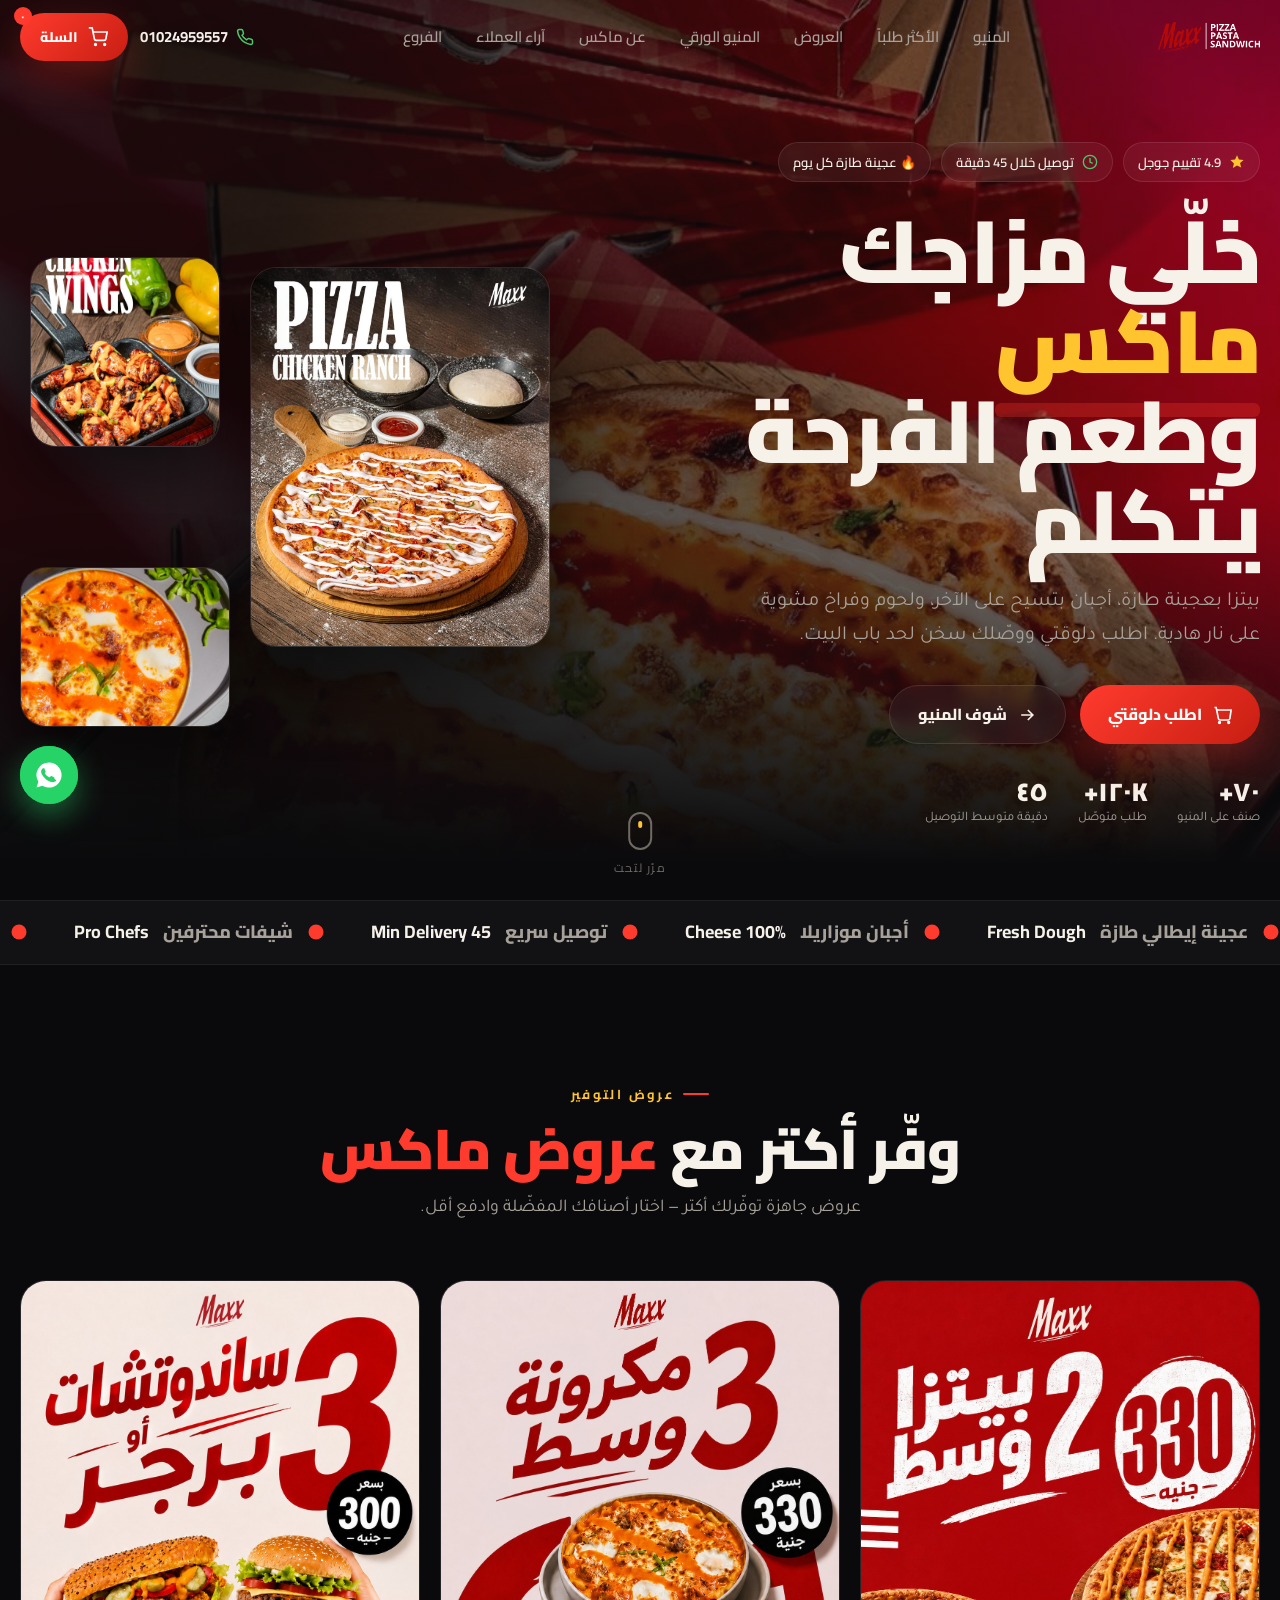
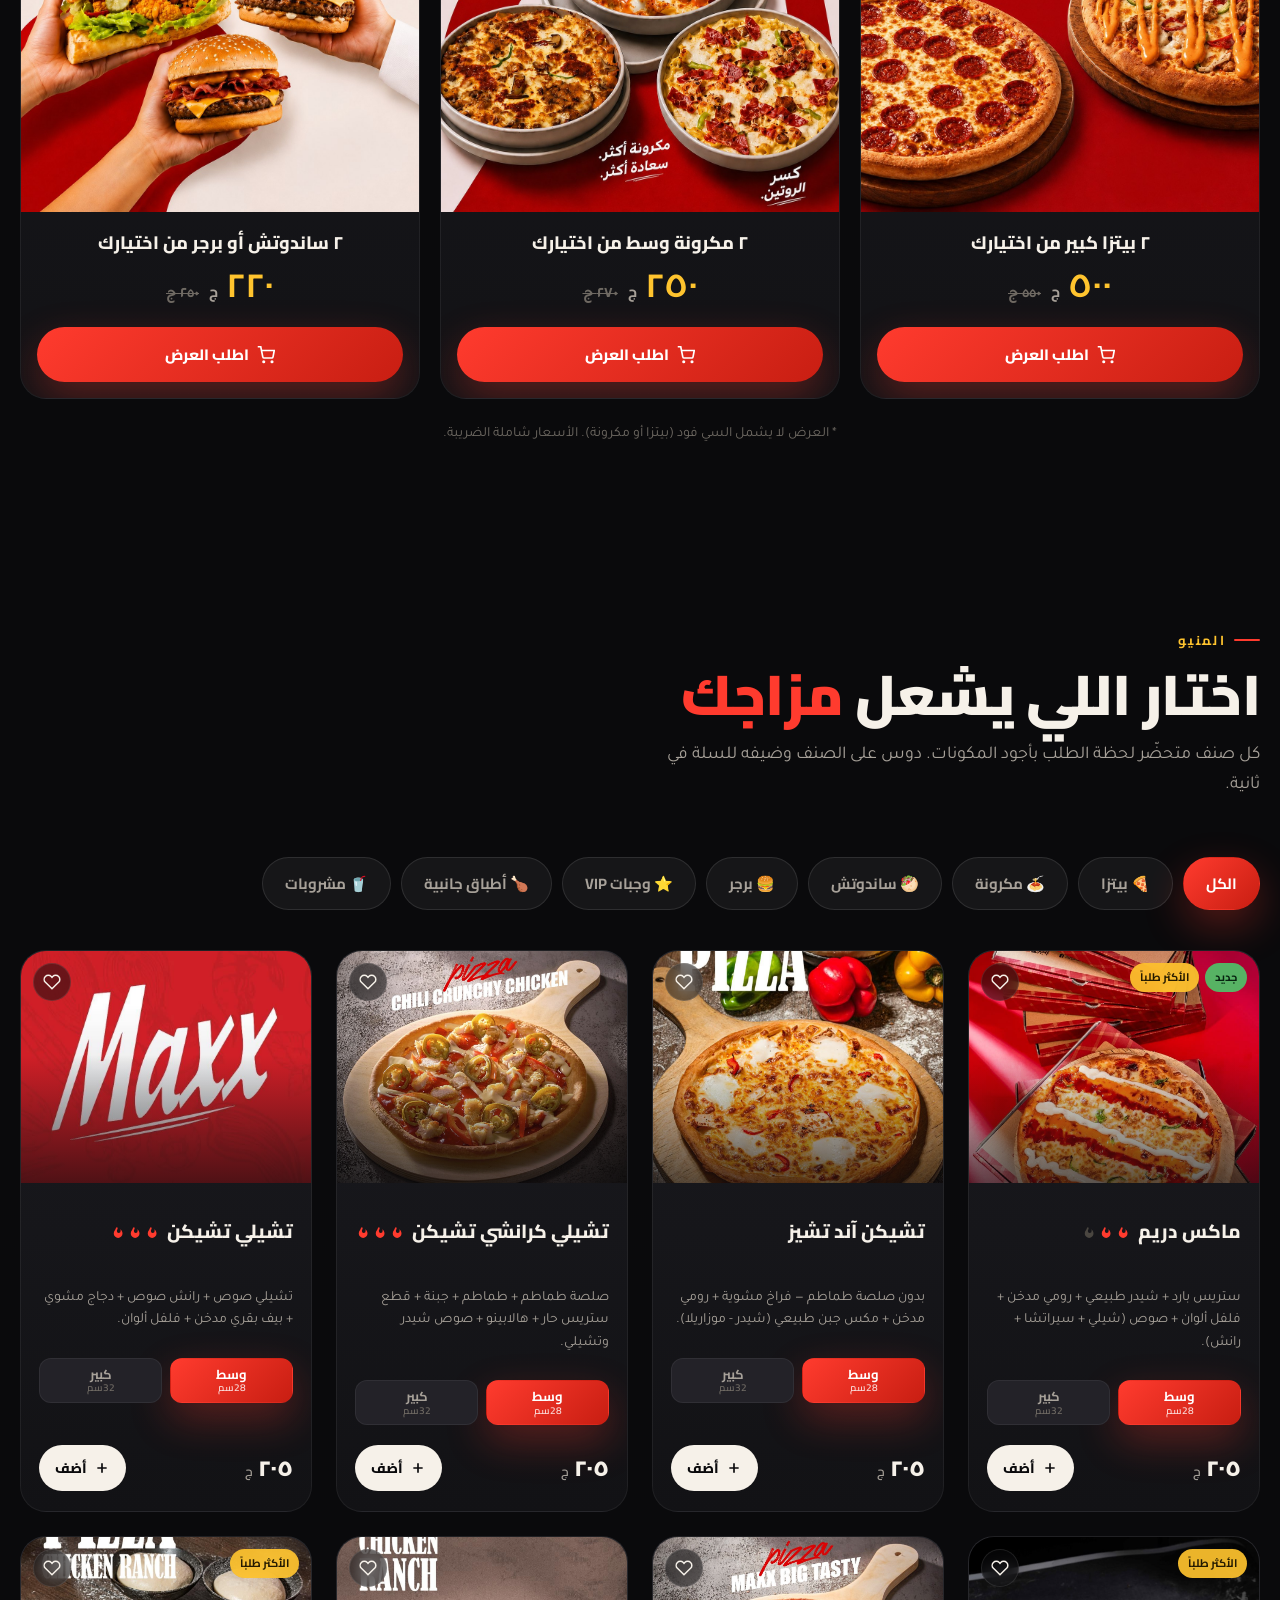
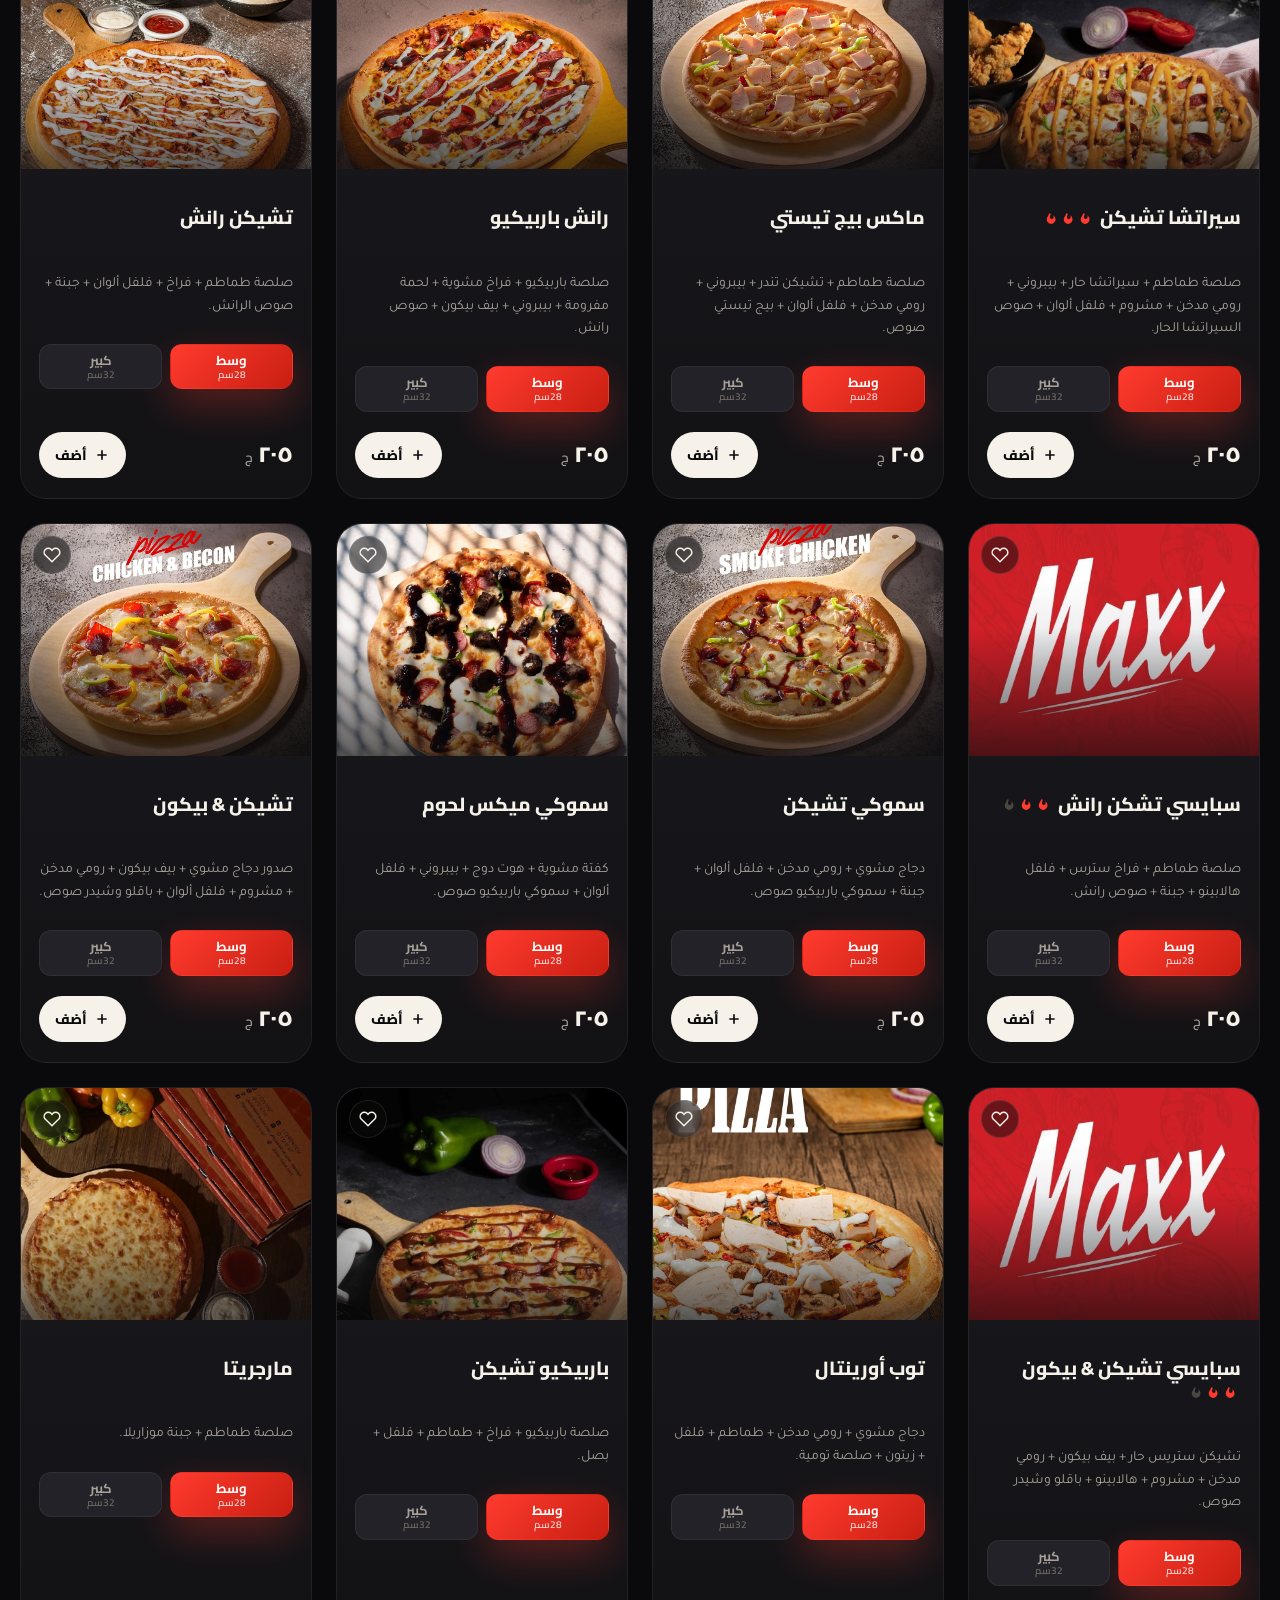
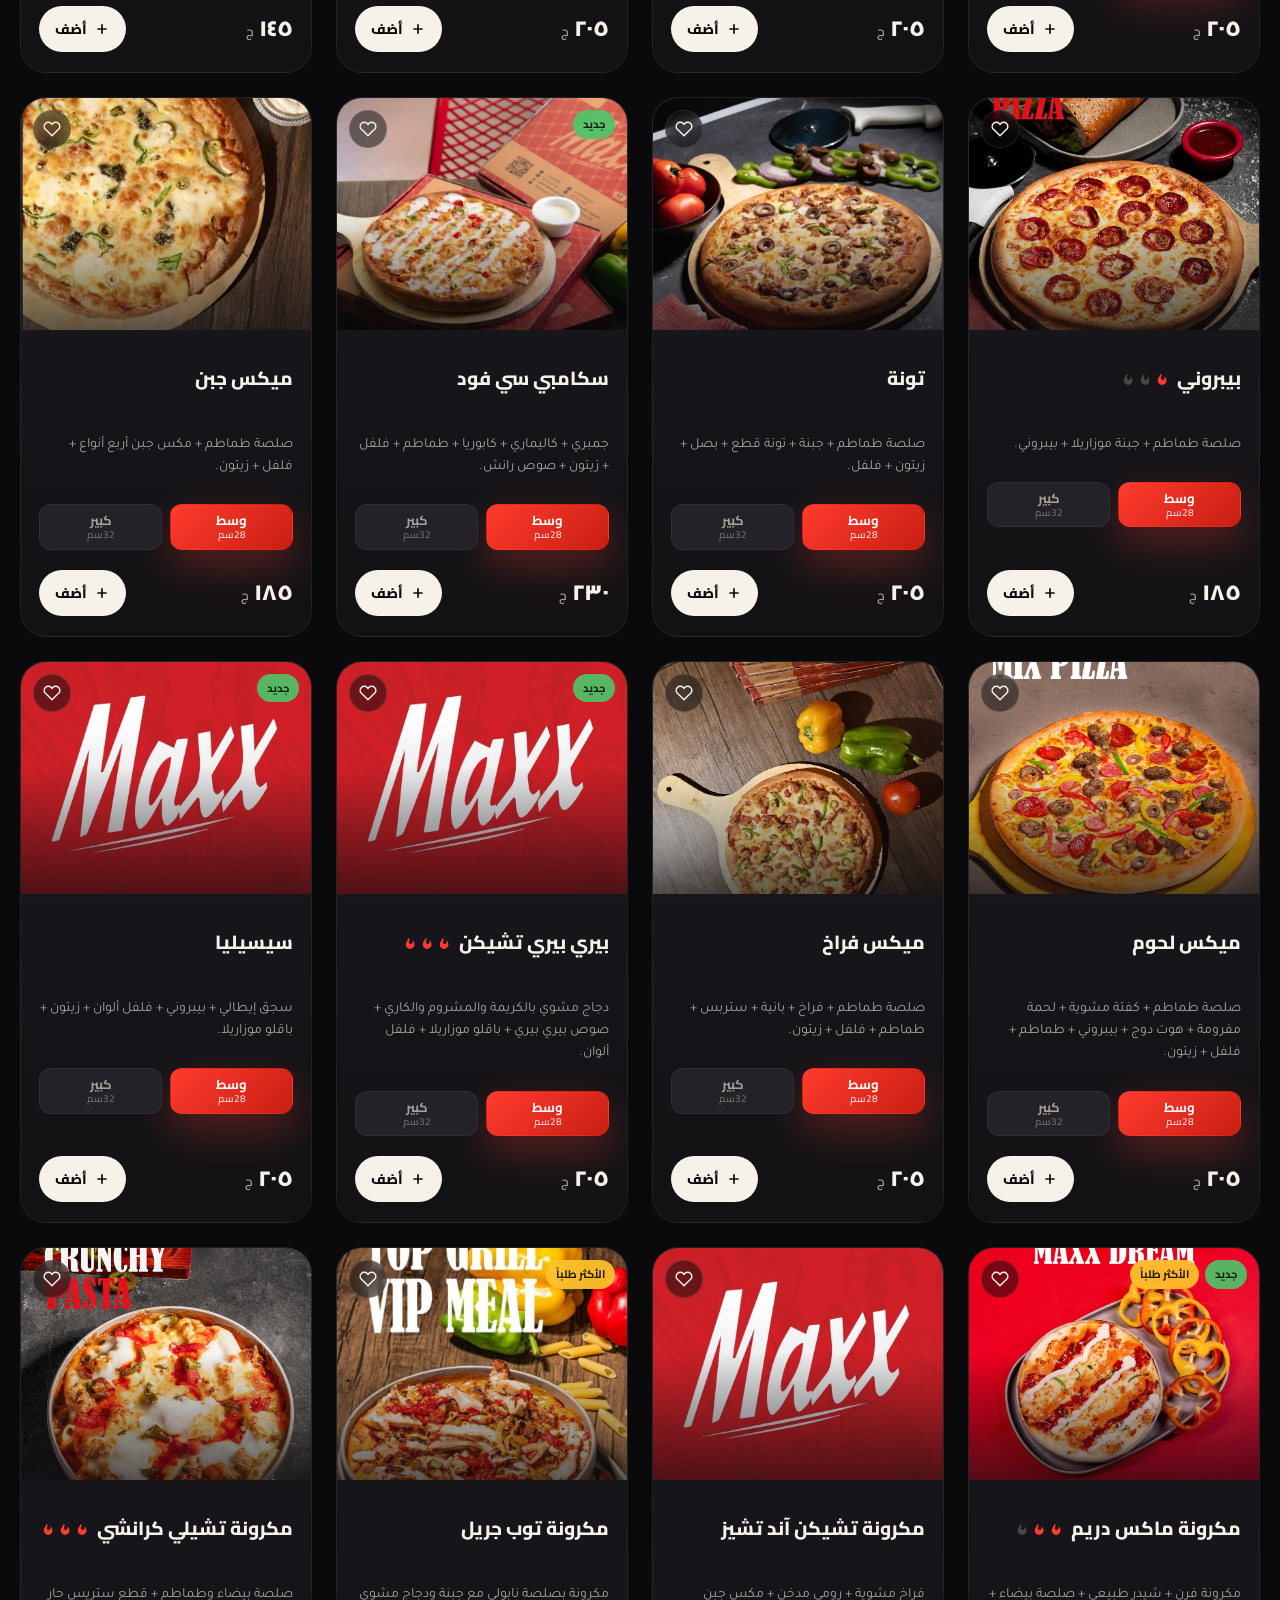
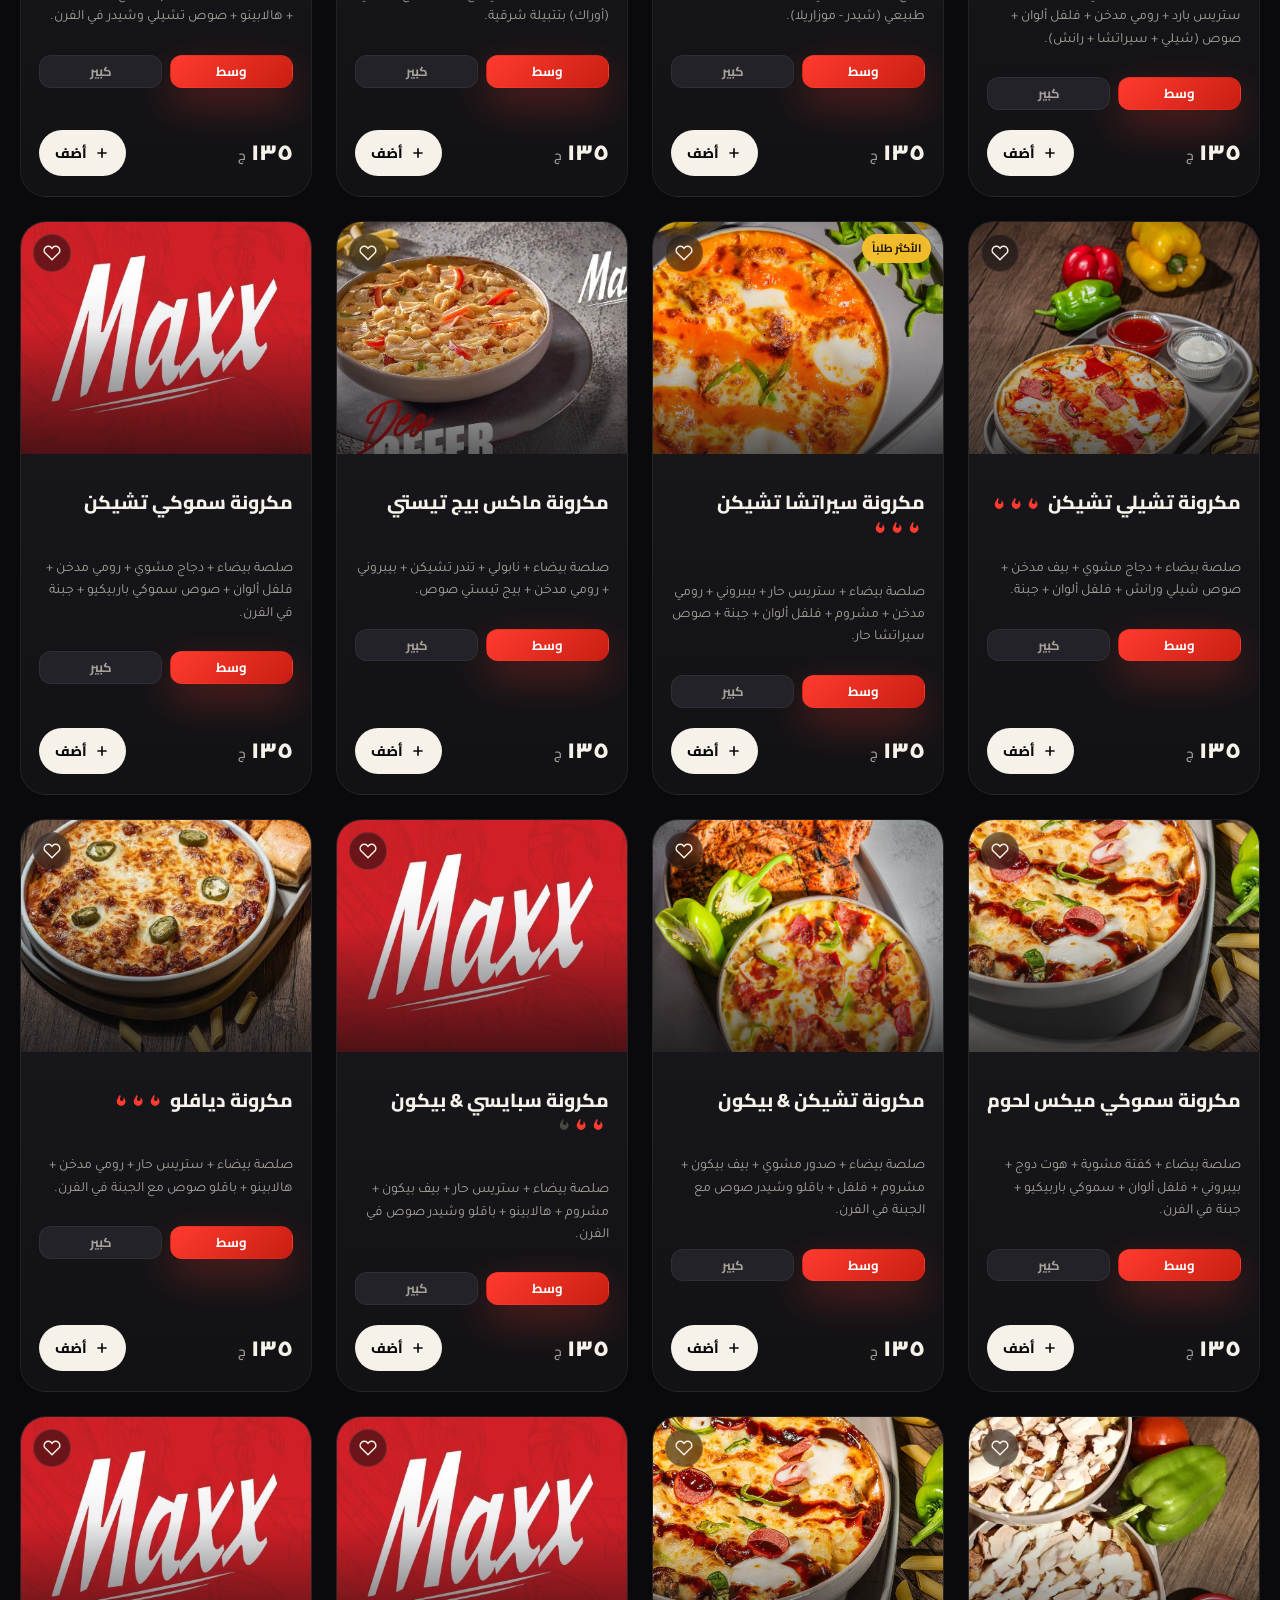
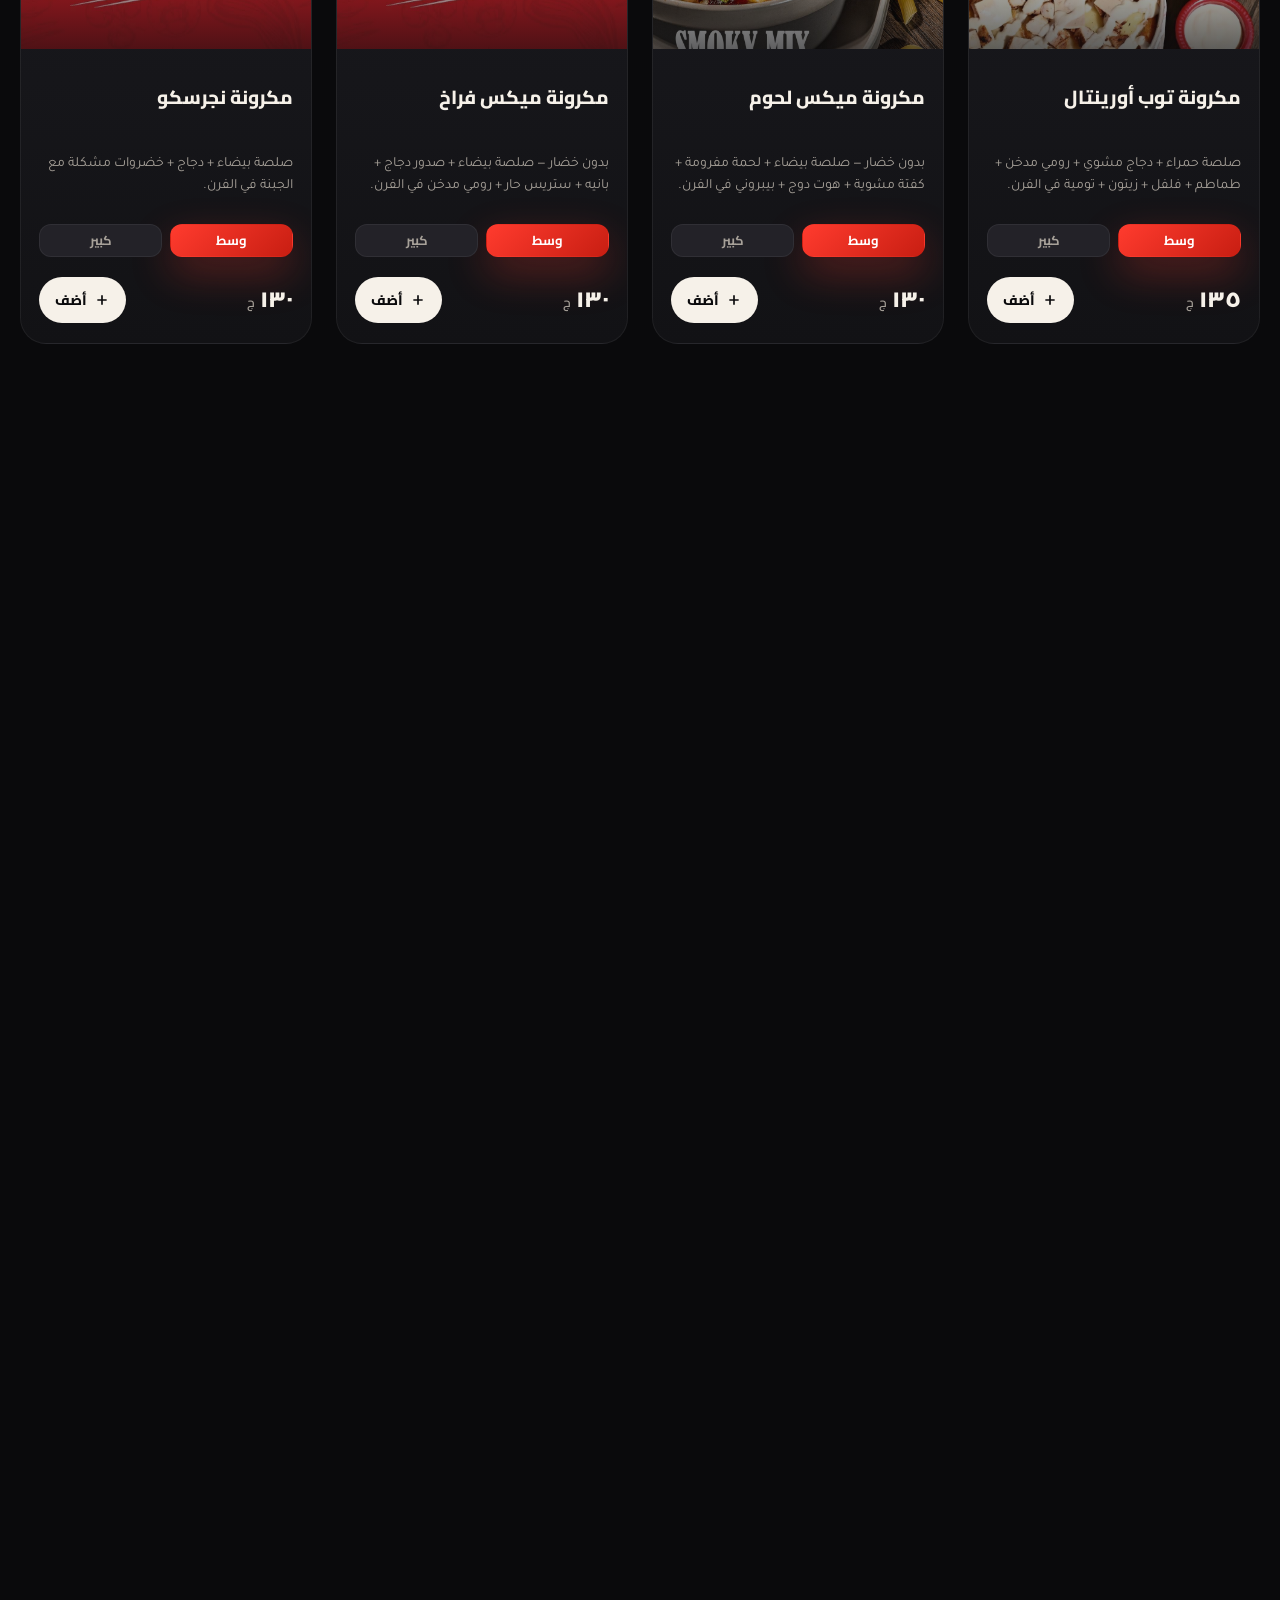
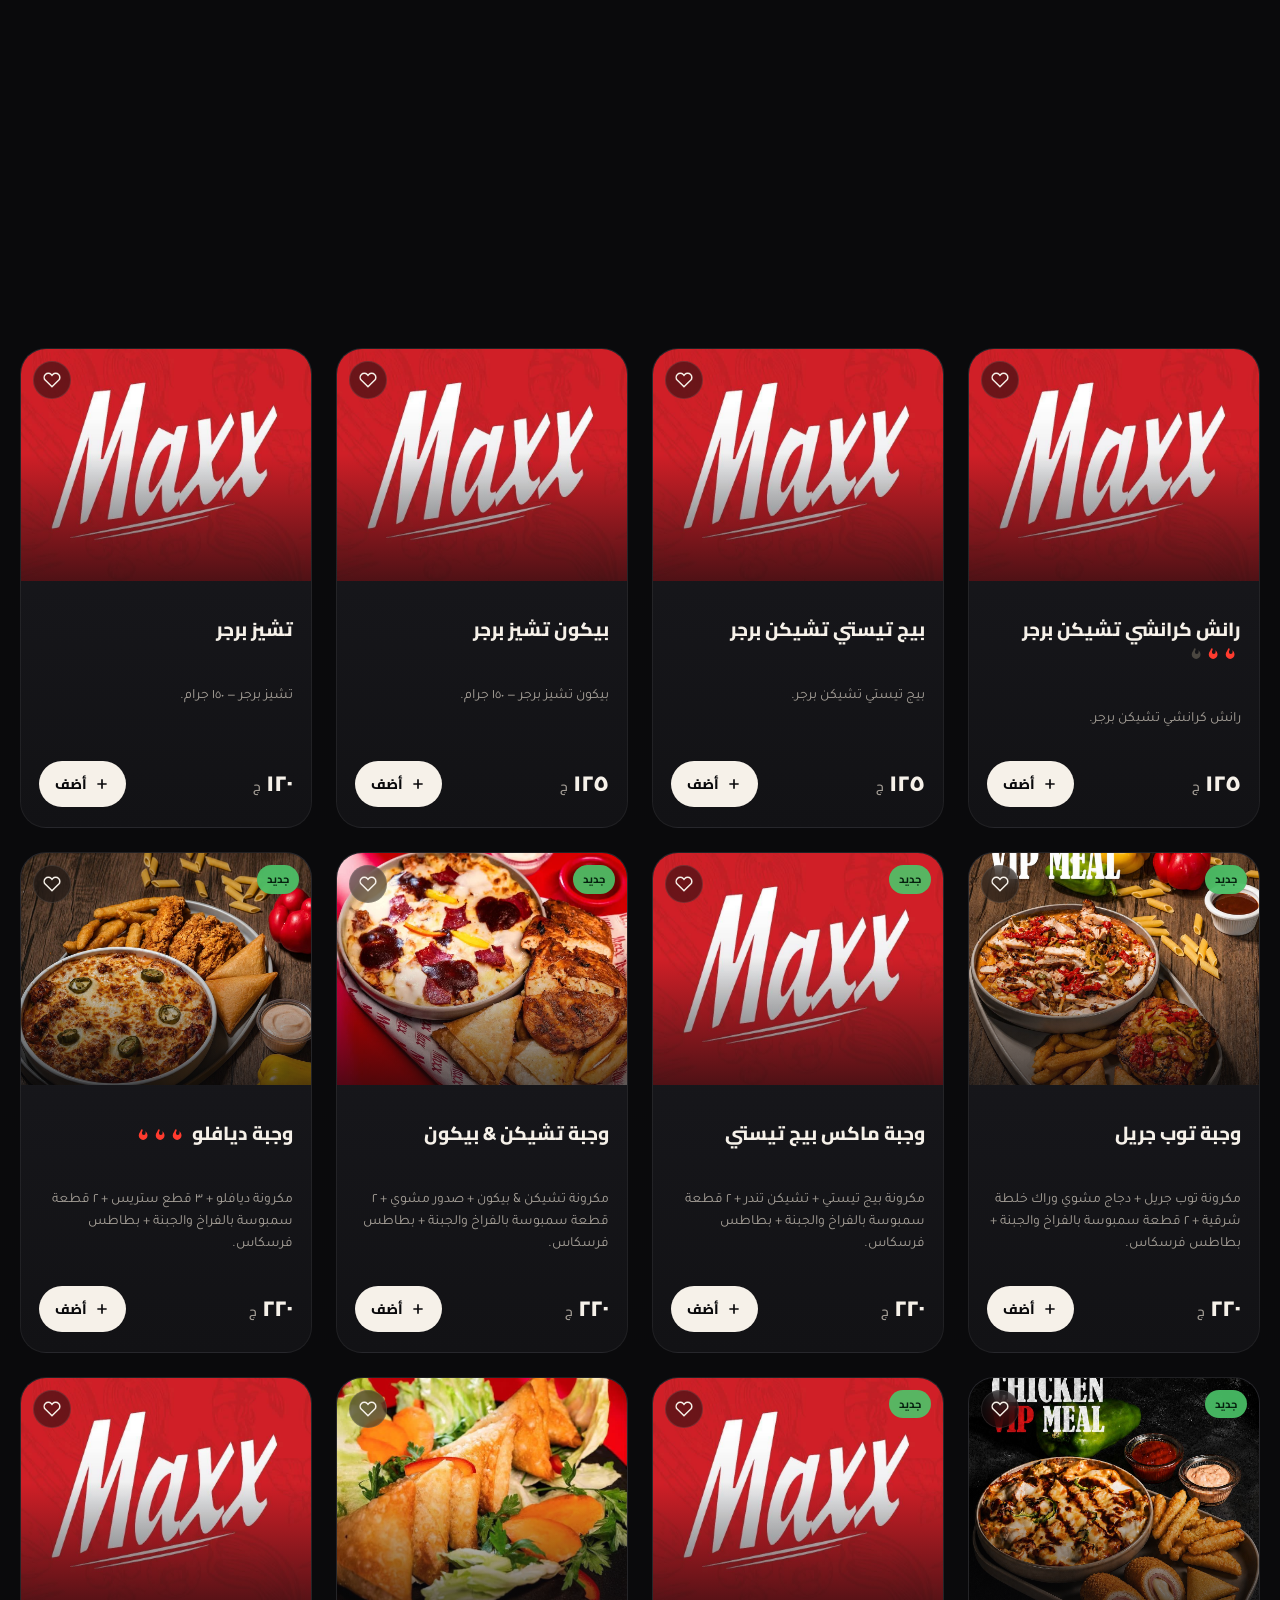
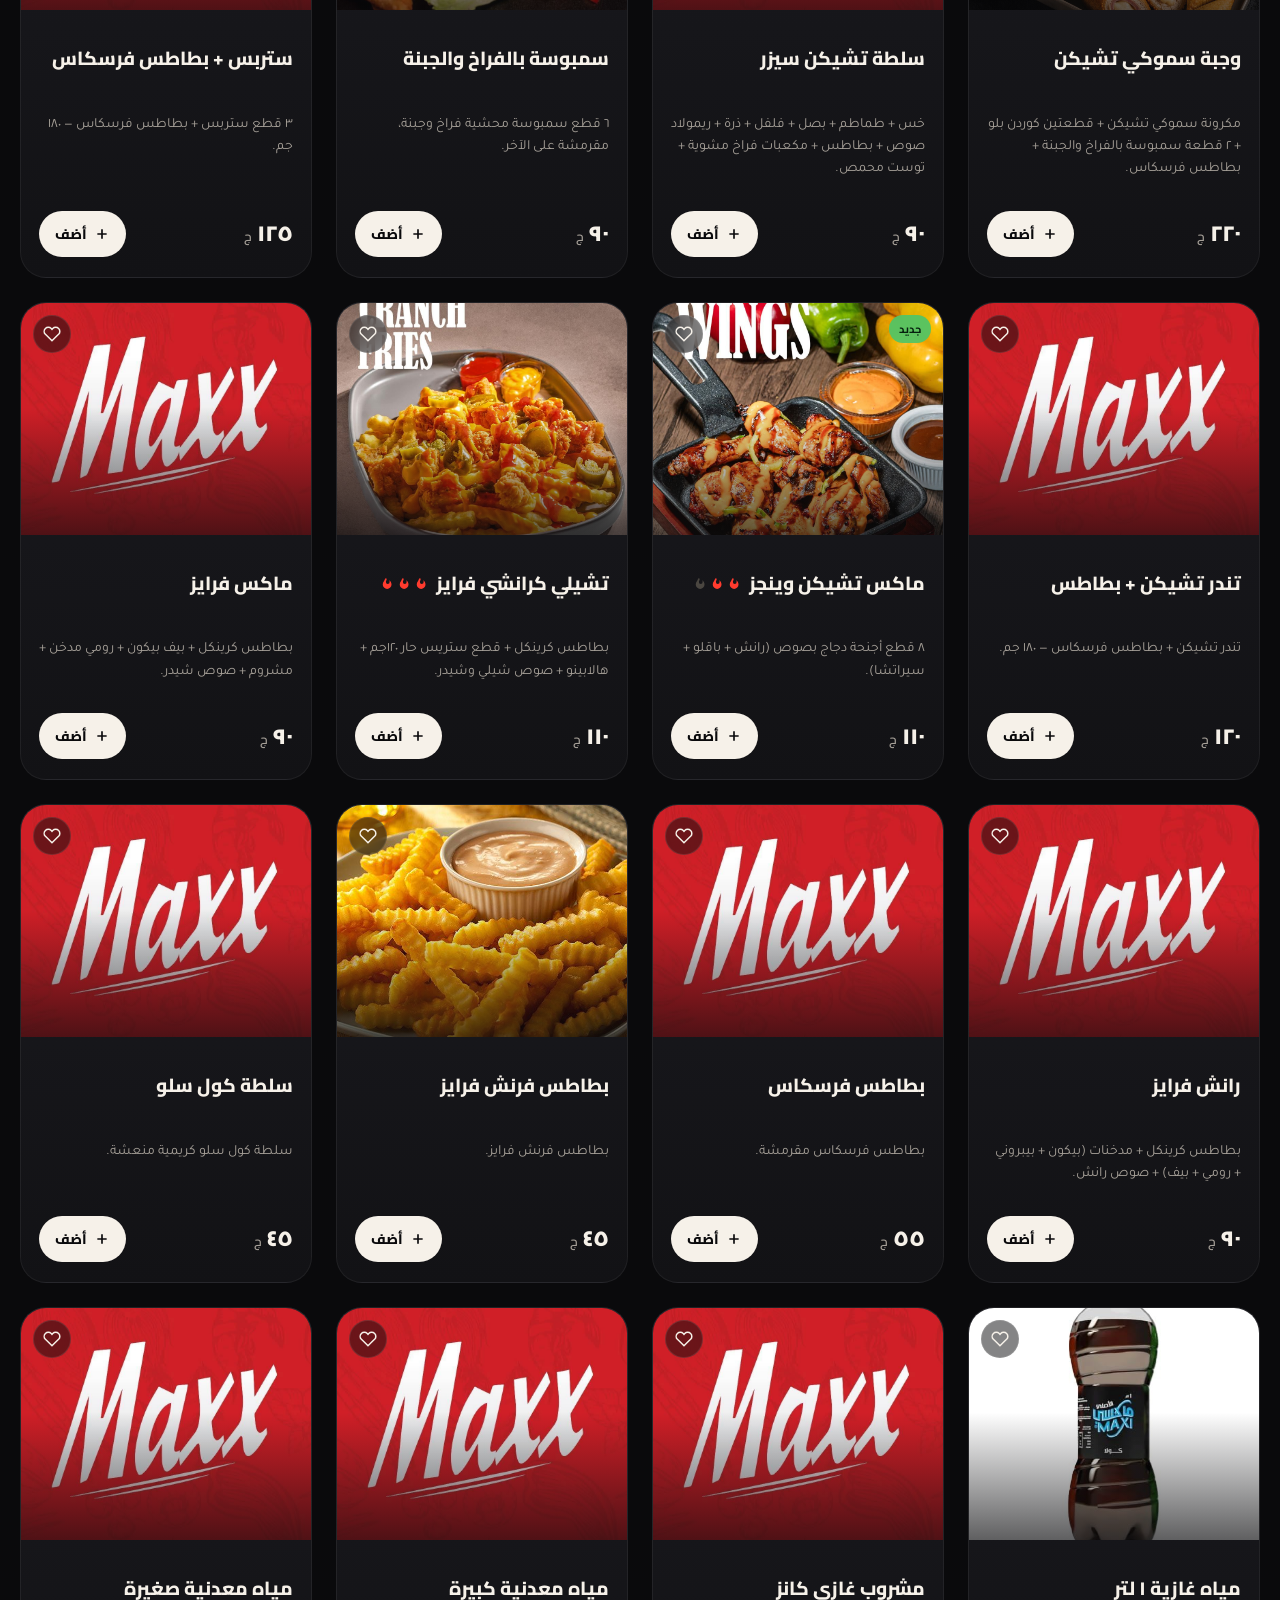
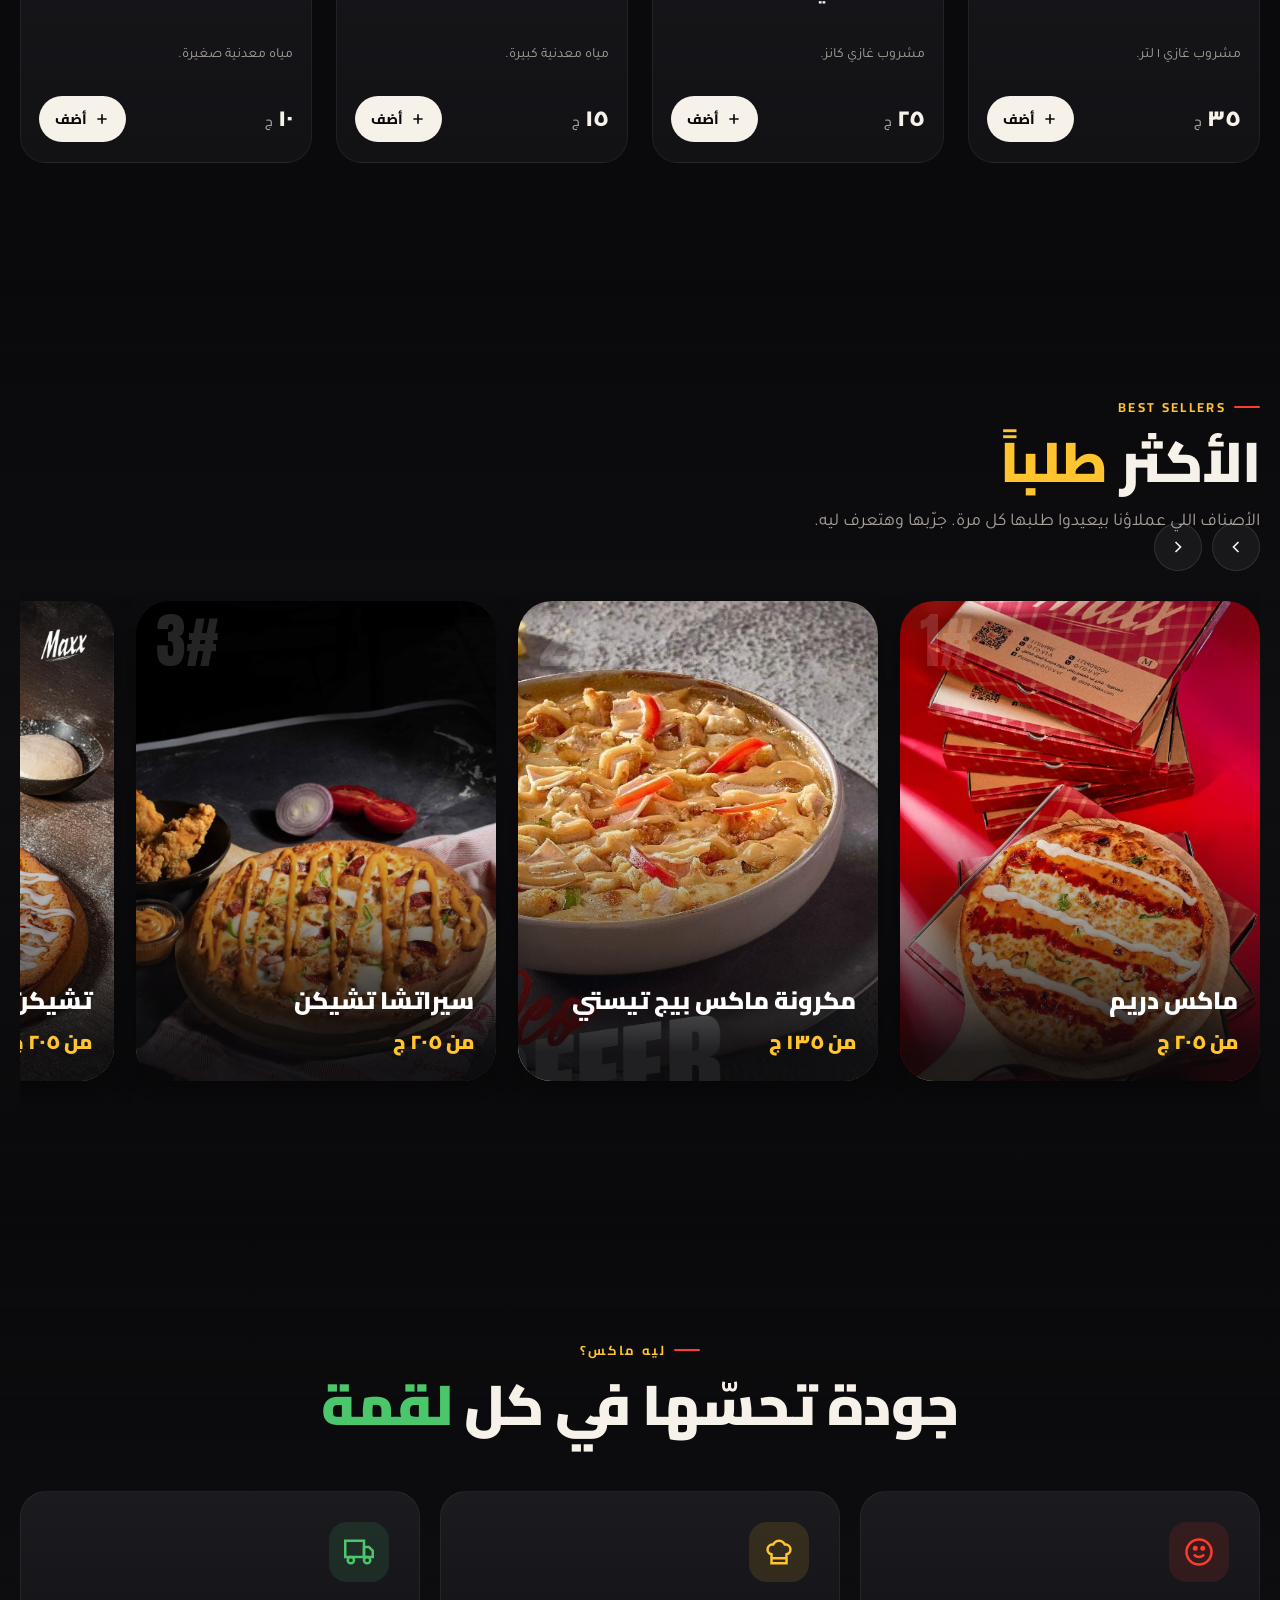
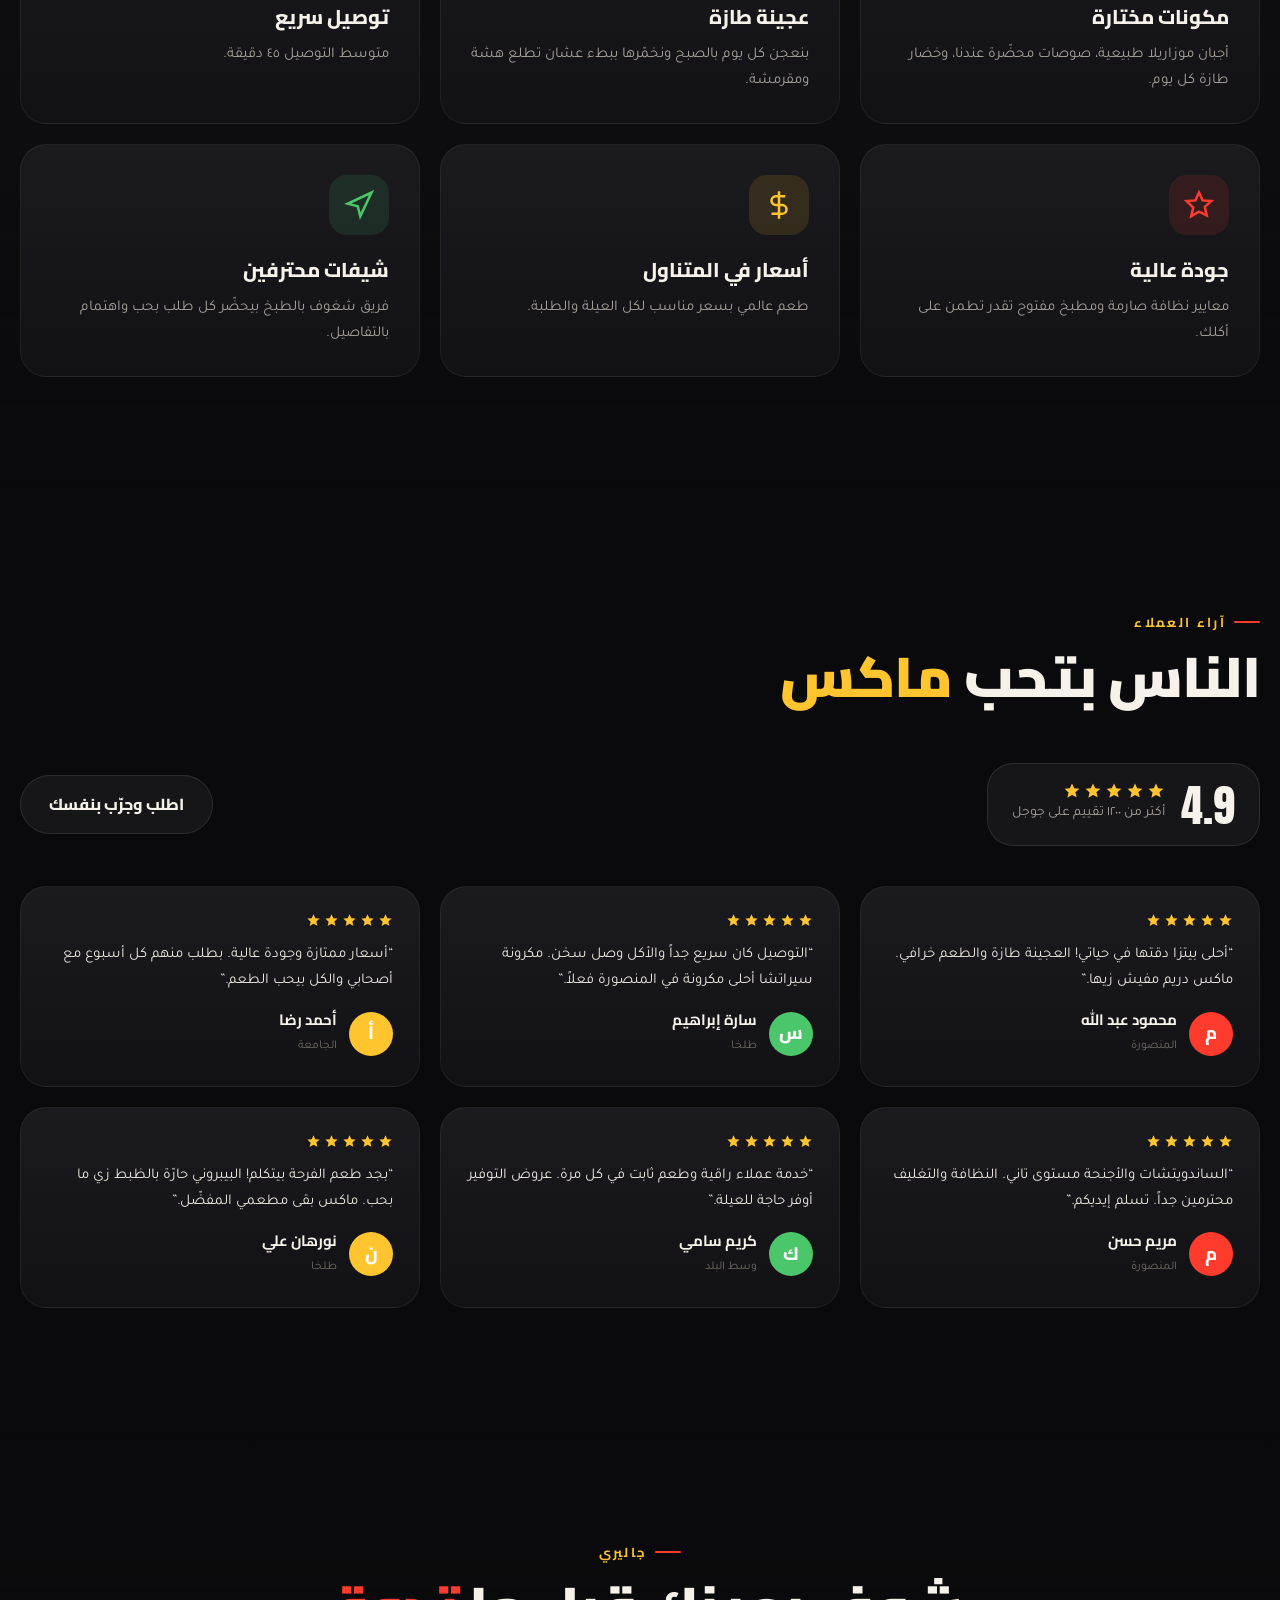
==== commit 85ae2c19: "Update all menu prices and savings offers (Nov 2026 menu) - Pizza, pasta, sandwiches (all 125), burg" ====
--- a/index.html
+++ b/index.html
@@ -141,10 +141,10 @@
     </div>
     <div class="savings-grid">
       <article class="offer-poster reveal">
-        <img src="/assets/img/offer-pizza.jpg" alt="٢ بيتزا وسط من اختيارك بـ ٣٣٠ ج" loading="lazy">
+        <img src="/assets/img/offer-pizza.jpg" alt="٢ بيتزا كبير من اختيارك بـ ٥٠٠ ج" loading="lazy">
         <div class="offer-info">
-          <h3>٢ بيتزا وسط من اختيارك</h3>
-          <div class="offer-price"><b>٣٣٠ <small>ج</small></b><s>٣٨٠ ج</s></div>
+          <h3>٢ بيتزا كبير من اختيارك</h3>
+          <div class="offer-price"><b>٥٠٠ <small>ج</small></b><s>٥٥٠ ج</s></div>
         </div>
         <button class="offer-cta" data-offer="offer-pizza">
           <svg width="18" height="18" viewBox="0 0 24 24" fill="none" stroke="currentColor" stroke-width="2.2"><circle cx="9" cy="21" r="1"/><circle cx="20" cy="21" r="1"/><path d="M1 1h4l2.7 13.4a2 2 0 0 0 2 1.6h9.7a2 2 0 0 0 2-1.6L23 6H6"/></svg>
@@ -152,10 +152,10 @@
         </button>
       </article>
       <article class="offer-poster reveal" data-d="1">
-        <img src="/assets/img/offer-pasta.jpg" alt="٣ مكرونة وسط من اختيارك بـ ٣٣٠ ج" loading="lazy">
+        <img src="/assets/img/offer-pasta.jpg" alt="٢ مكرونة وسط من اختيارك بـ ٢٥٠ ج" loading="lazy">
         <div class="offer-info">
-          <h3>٣ مكرونة وسط من اختيارك</h3>
-          <div class="offer-price"><b>٣٣٠ <small>ج</small></b><s>٣٧٥ ج</s></div>
+          <h3>٢ مكرونة وسط من اختيارك</h3>
+          <div class="offer-price"><b>٢٥٠ <small>ج</small></b><s>٢٧٠ ج</s></div>
         </div>
         <button class="offer-cta" data-offer="offer-pasta">
           <svg width="18" height="18" viewBox="0 0 24 24" fill="none" stroke="currentColor" stroke-width="2.2"><circle cx="9" cy="21" r="1"/><circle cx="20" cy="21" r="1"/><path d="M1 1h4l2.7 13.4a2 2 0 0 0 2 1.6h9.7a2 2 0 0 0 2-1.6L23 6H6"/></svg>
@@ -163,10 +163,10 @@
         </button>
       </article>
       <article class="offer-poster reveal" data-d="2">
-        <img src="/assets/img/offer-sandwich.jpg" alt="٣ ساندوتش أو برجر من اختيارك بـ ٣٠٠ ج" loading="lazy">
+        <img src="/assets/img/offer-sandwich.jpg" alt="٢ ساندوتش أو برجر من اختيارك بـ ٢٢٠ ج" loading="lazy">
         <div class="offer-info">
-          <h3>٣ ساندوتش أو برجر من اختيارك</h3>
-          <div class="offer-price"><b>٣٠٠ <small>ج</small></b><s>٣٤٥ ج</s></div>
+          <h3>٢ ساندوتش أو برجر من اختيارك</h3>
+          <div class="offer-price"><b>٢٢٠ <small>ج</small></b><s>٢٥٠ ج</s></div>
         </div>
         <button class="offer-cta" data-offer="offer-sandwich">
           <svg width="18" height="18" viewBox="0 0 24 24" fill="none" stroke="currentColor" stroke-width="2.2"><circle cx="9" cy="21" r="1"/><circle cx="20" cy="21" r="1"/><path d="M1 1h4l2.7 13.4a2 2 0 0 0 2 1.6h9.7a2 2 0 0 0 2-1.6L23 6H6"/></svg>
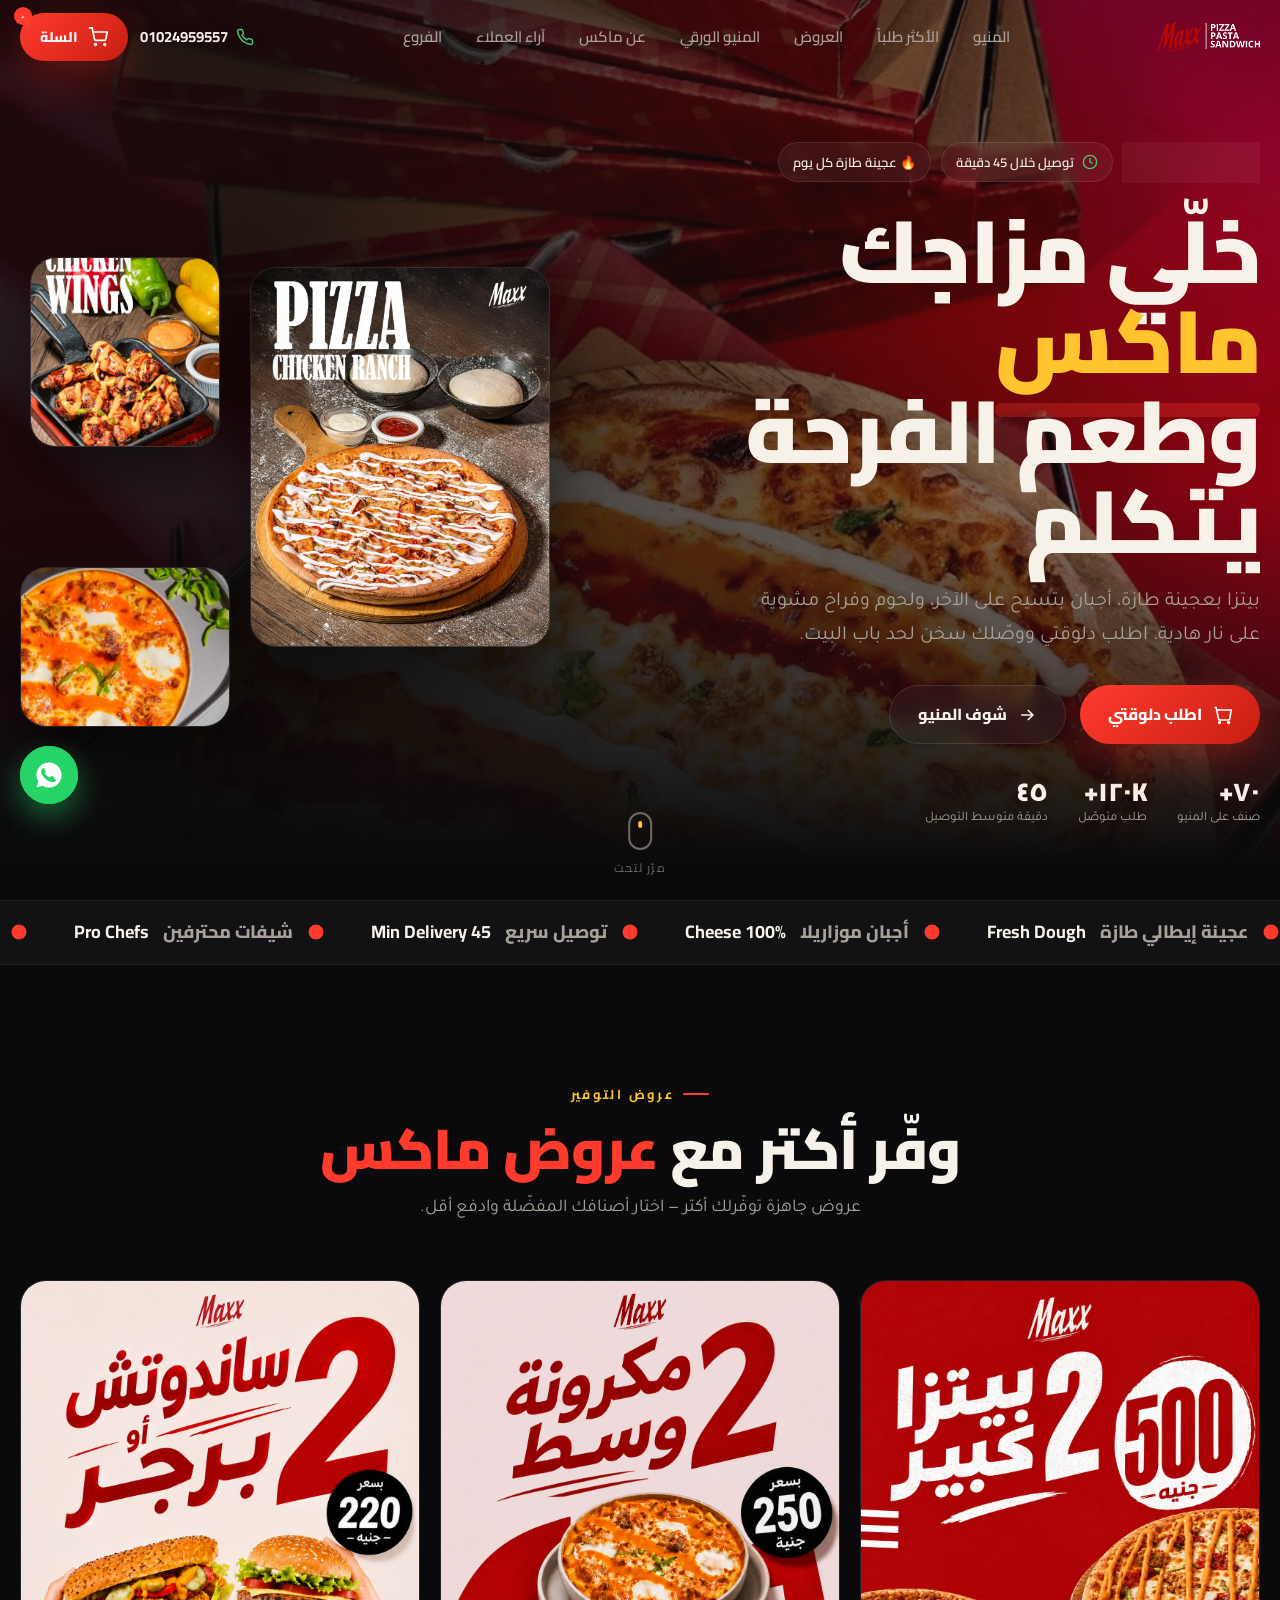
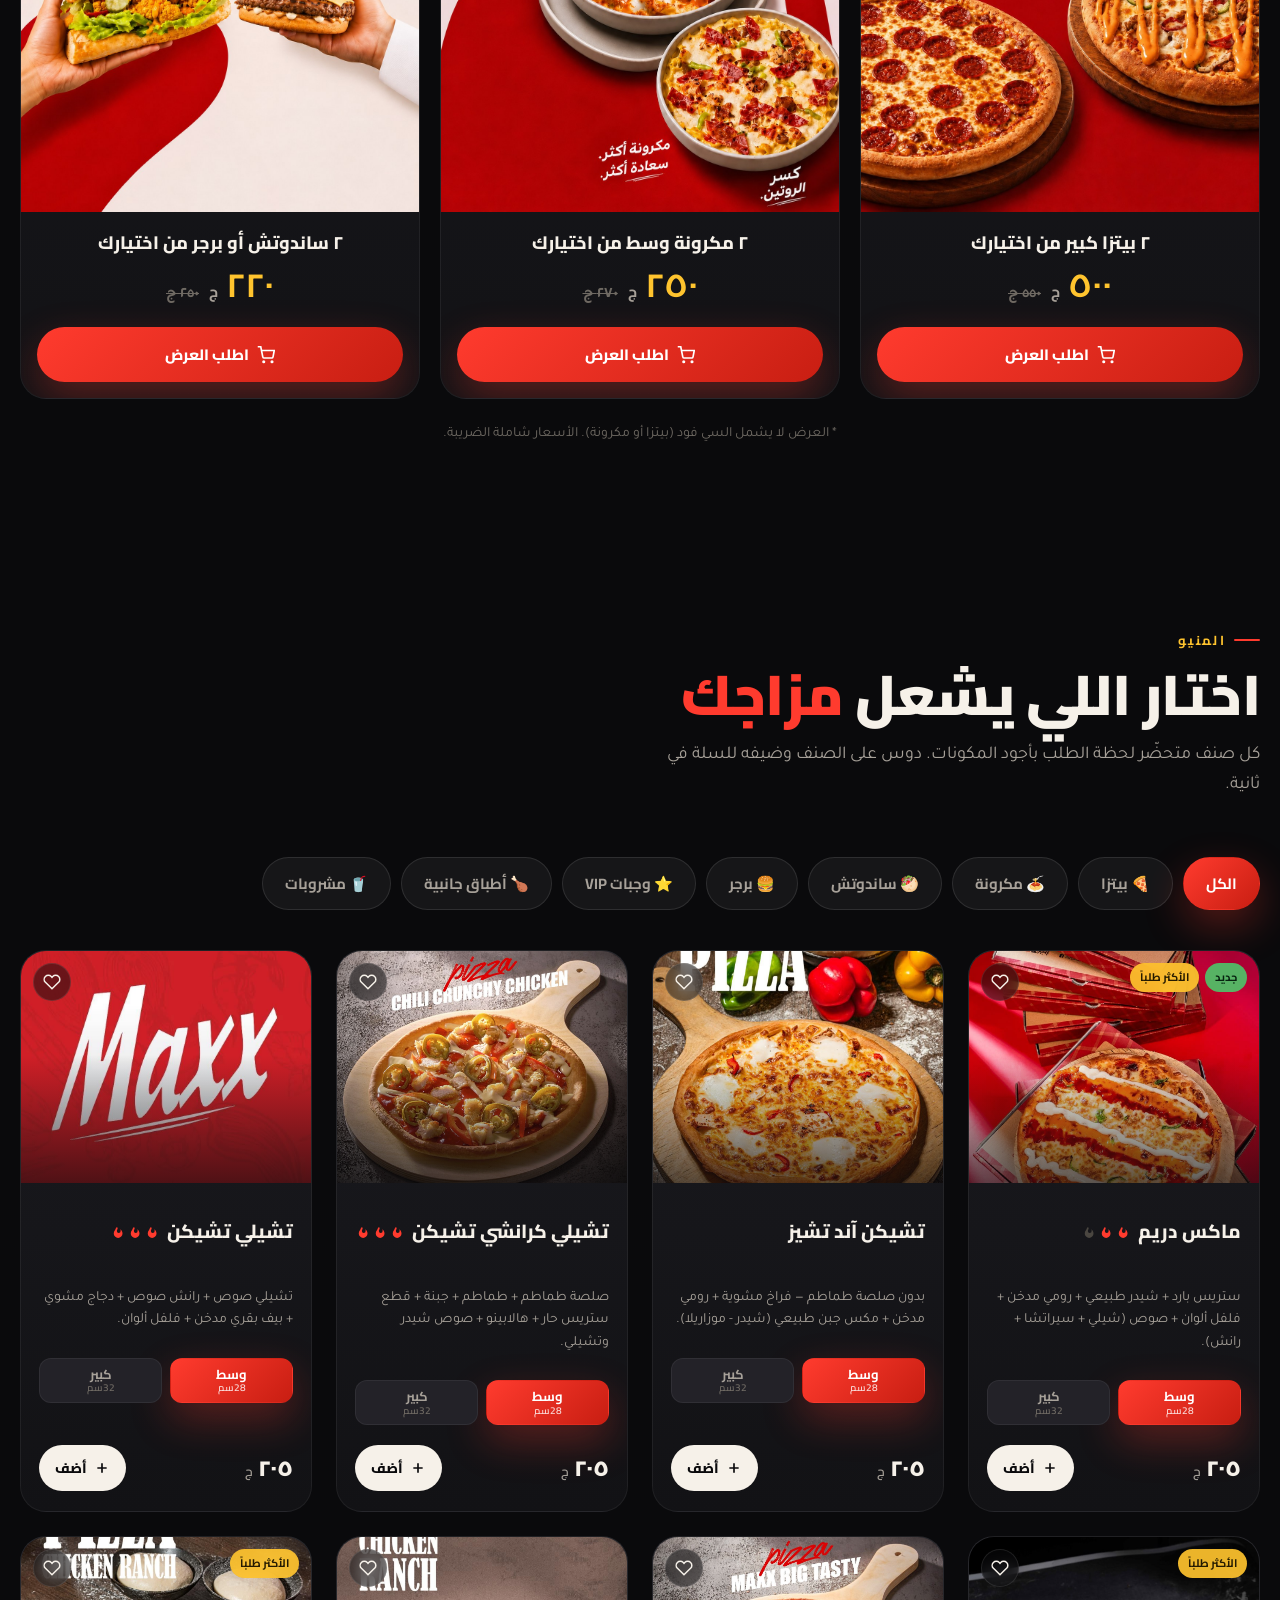
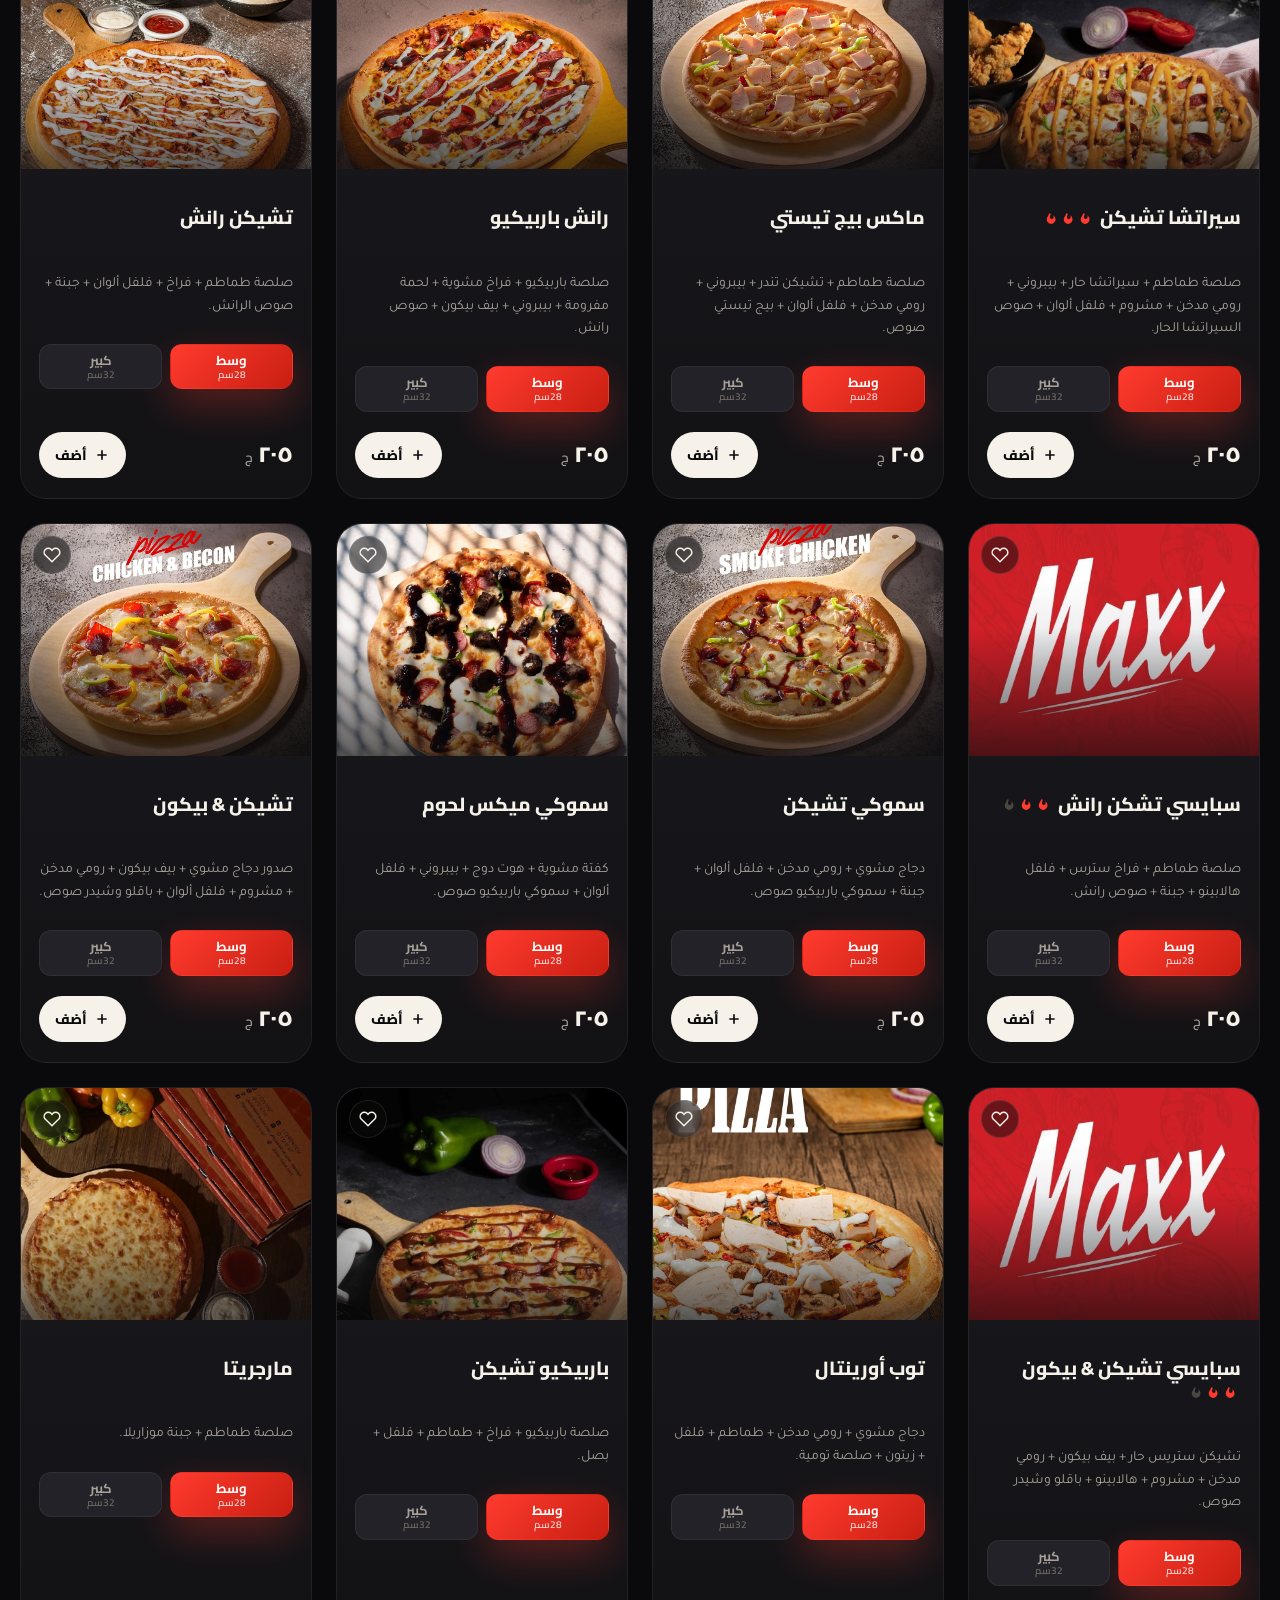
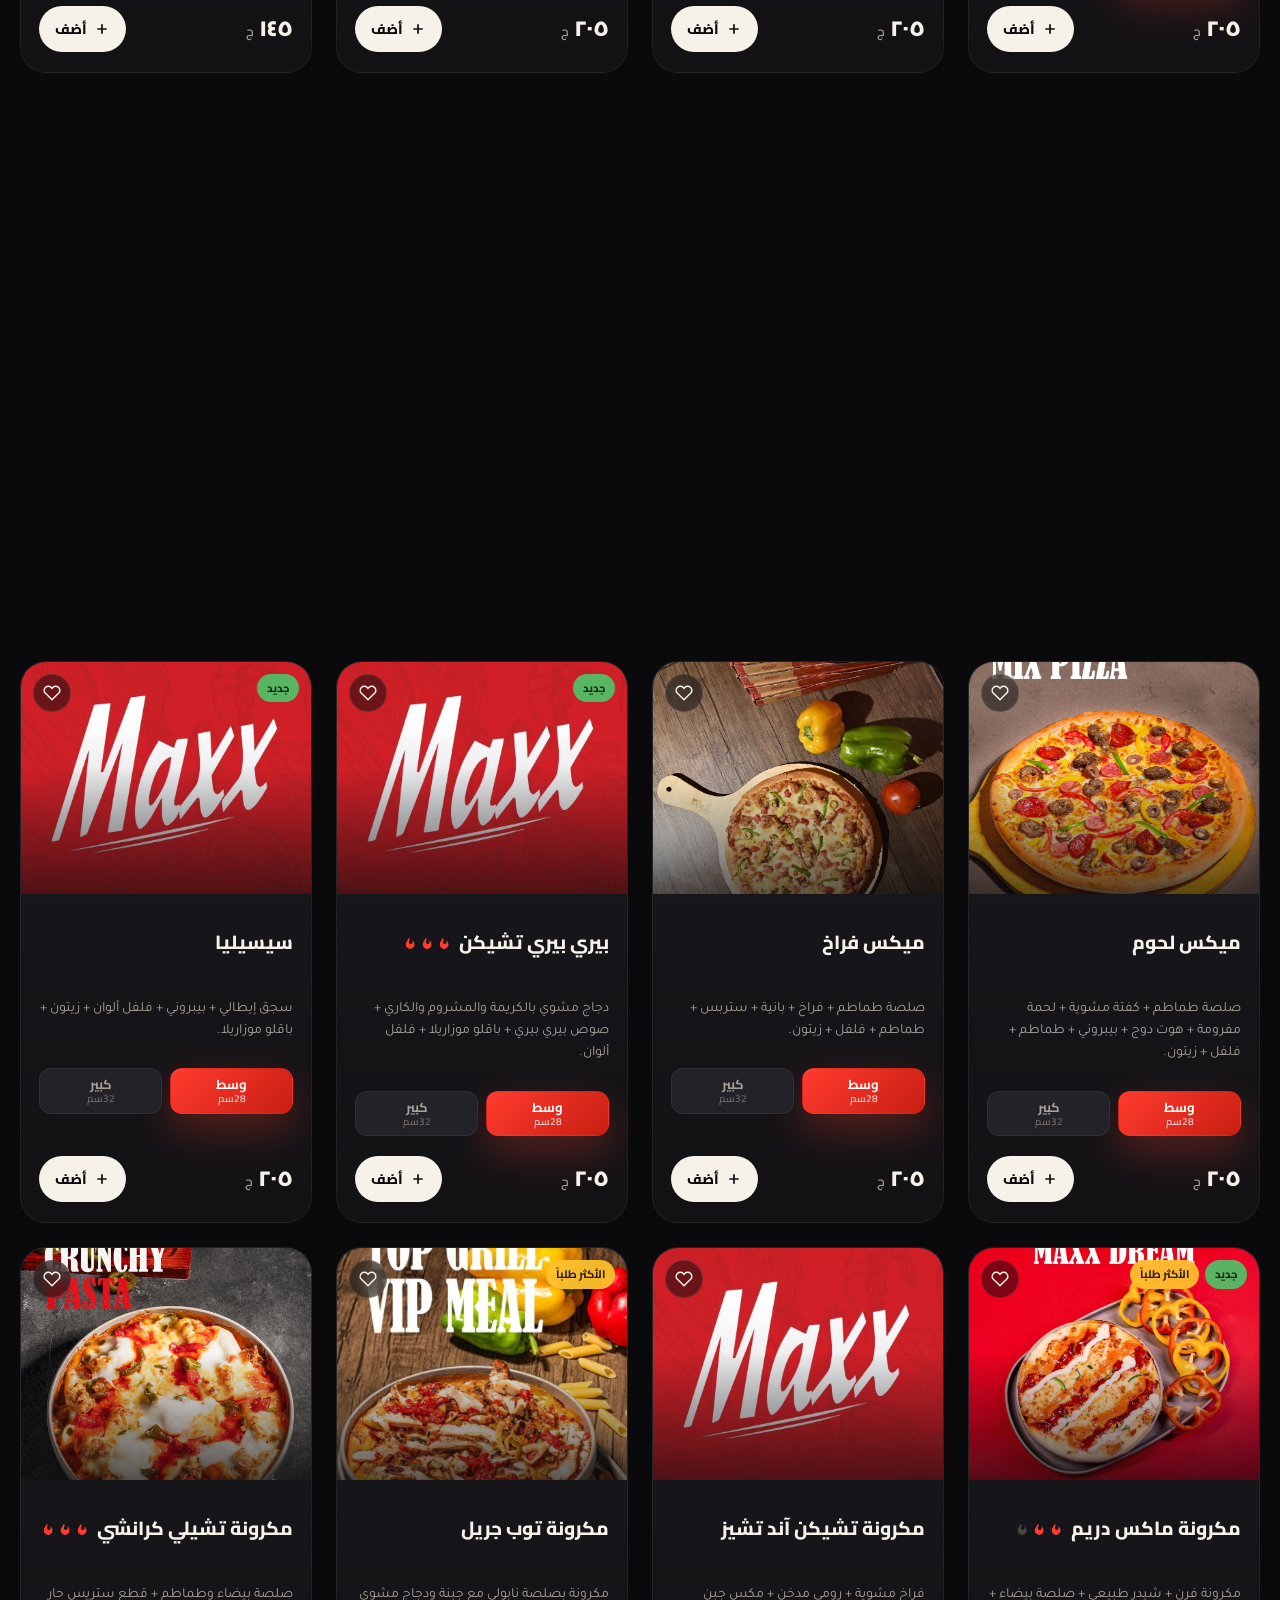
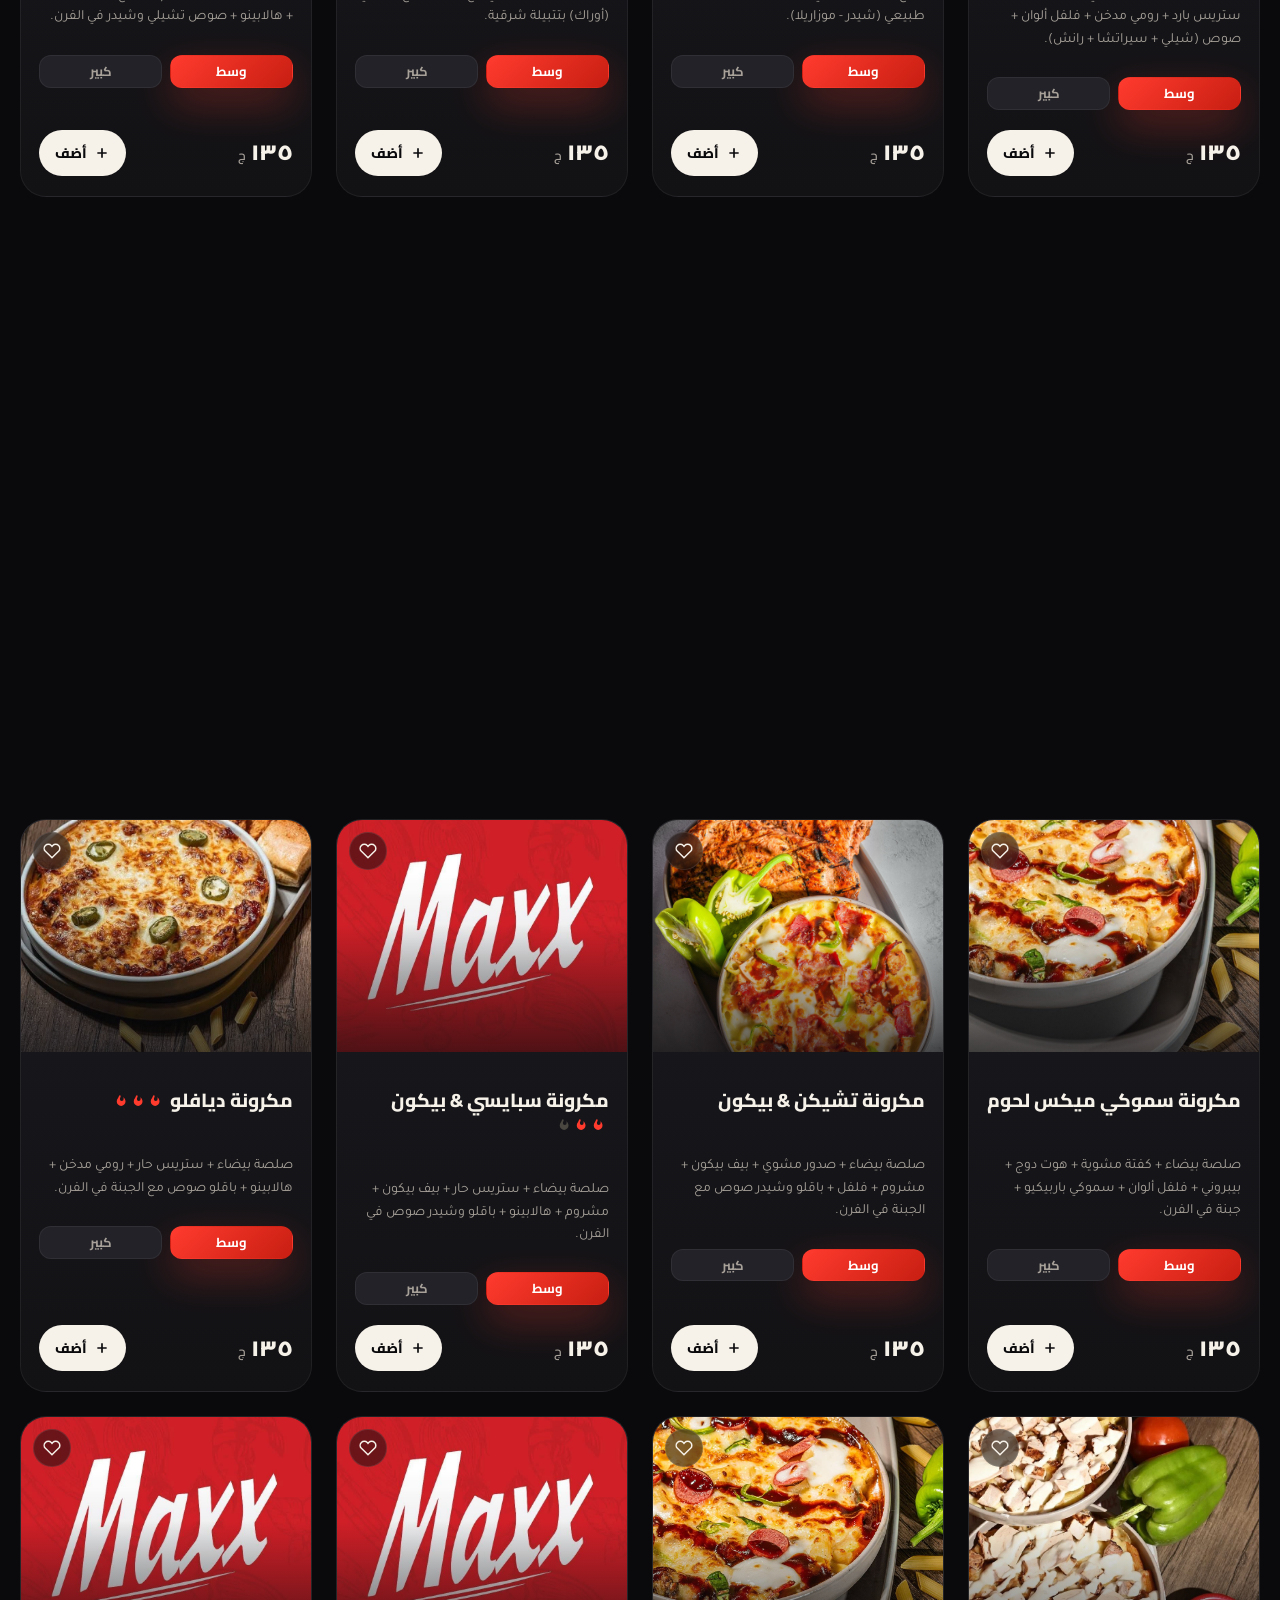
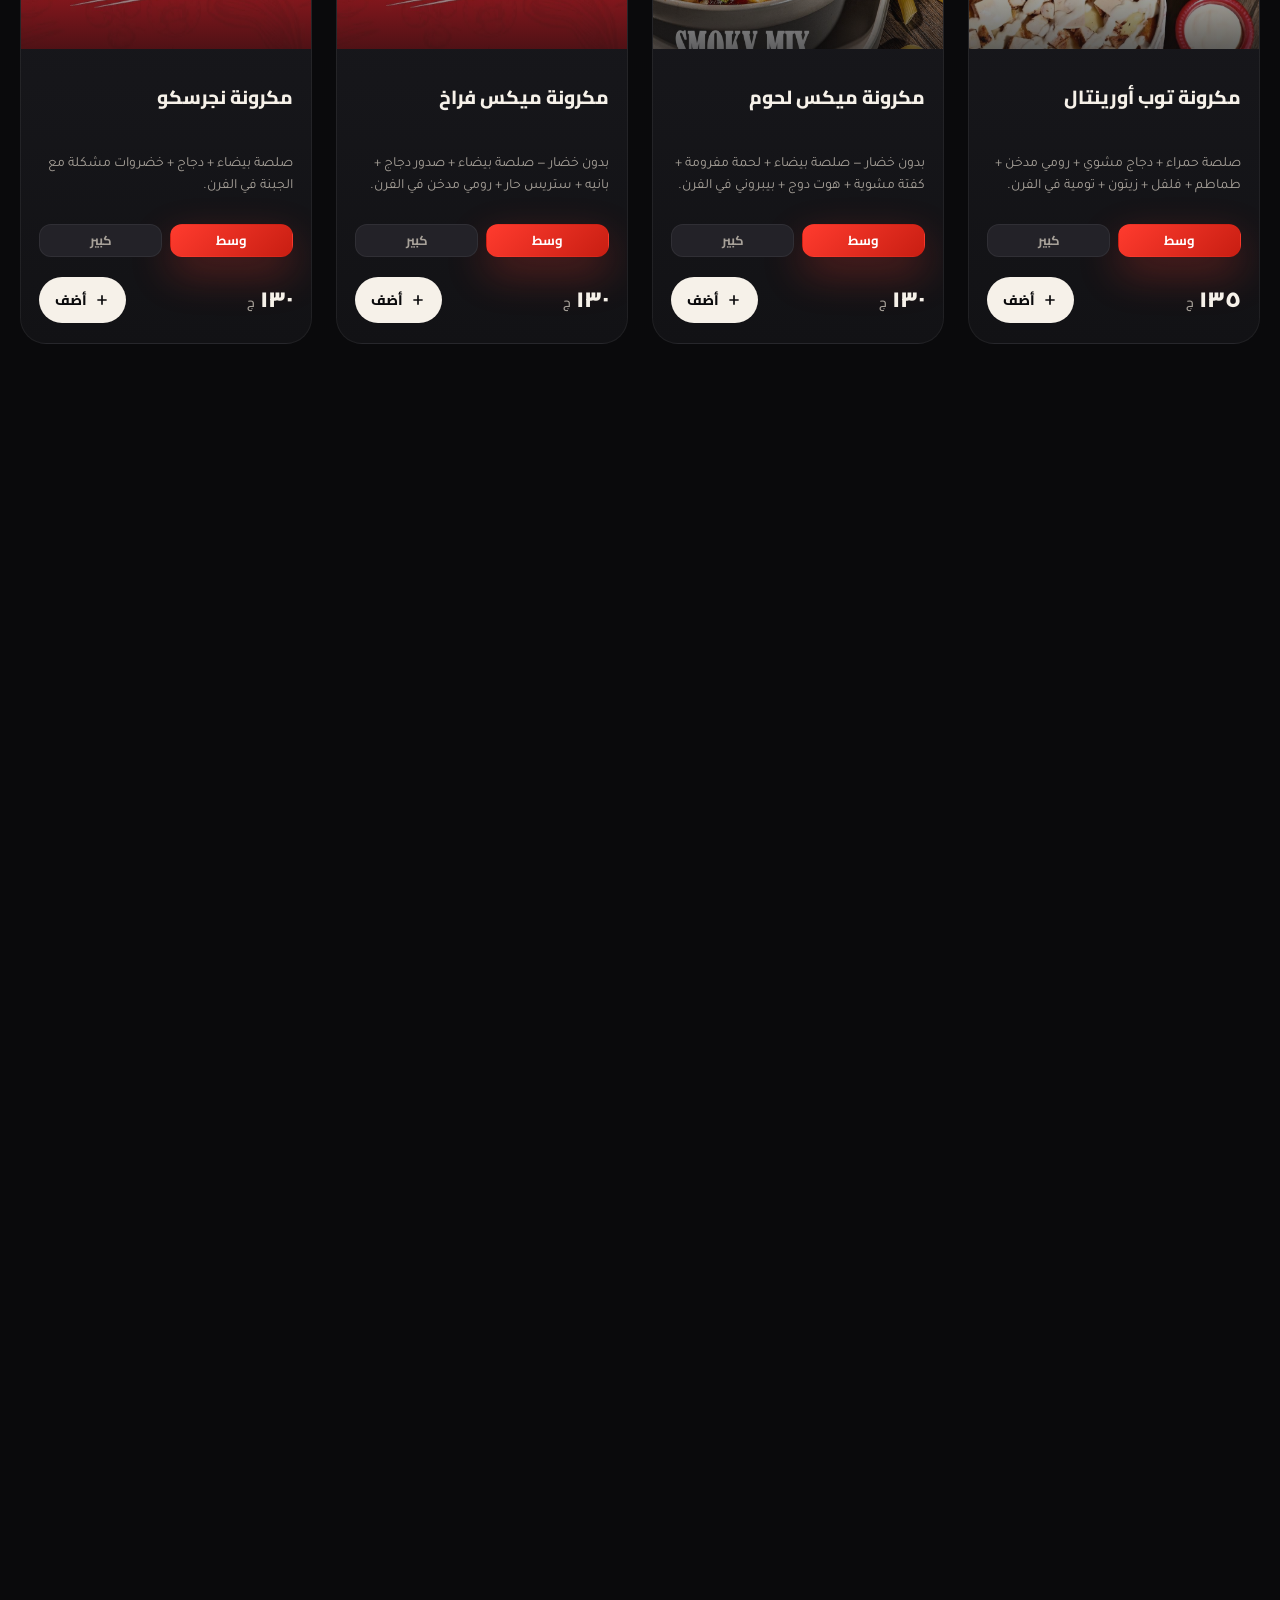
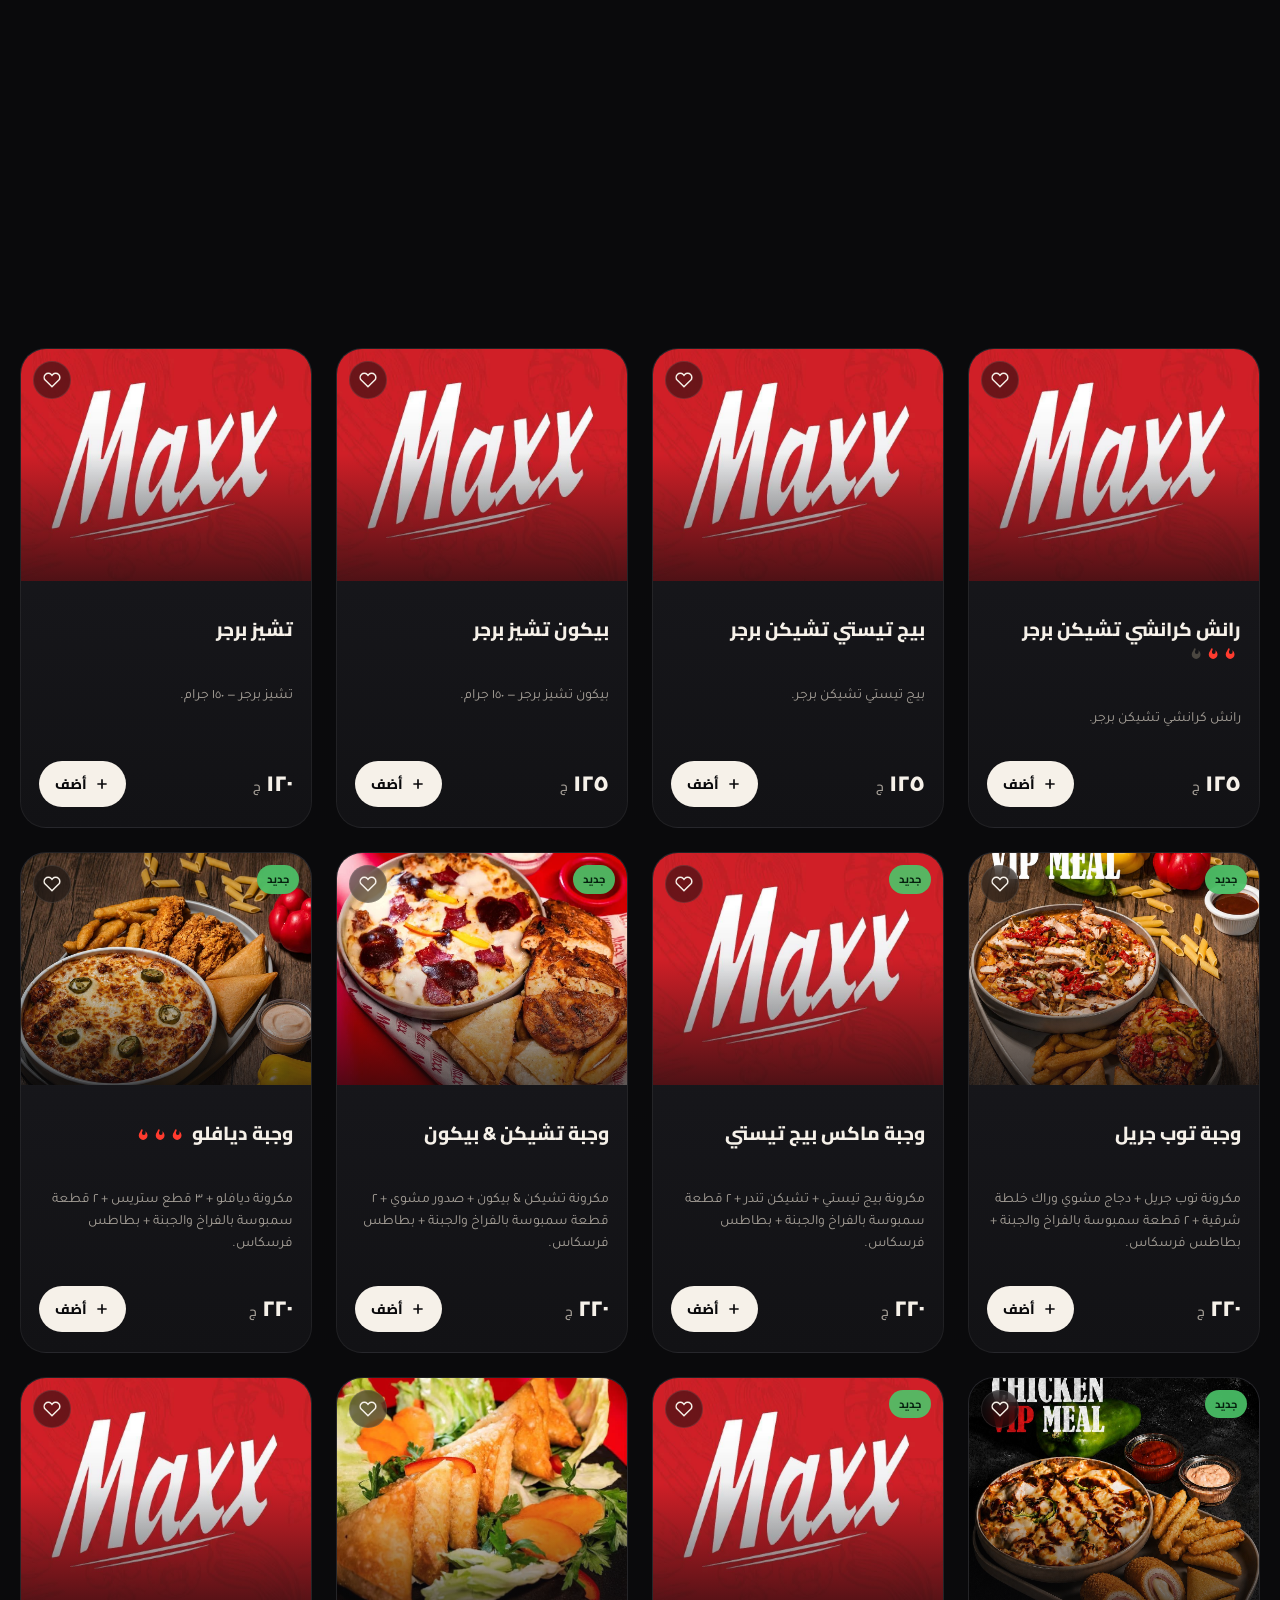
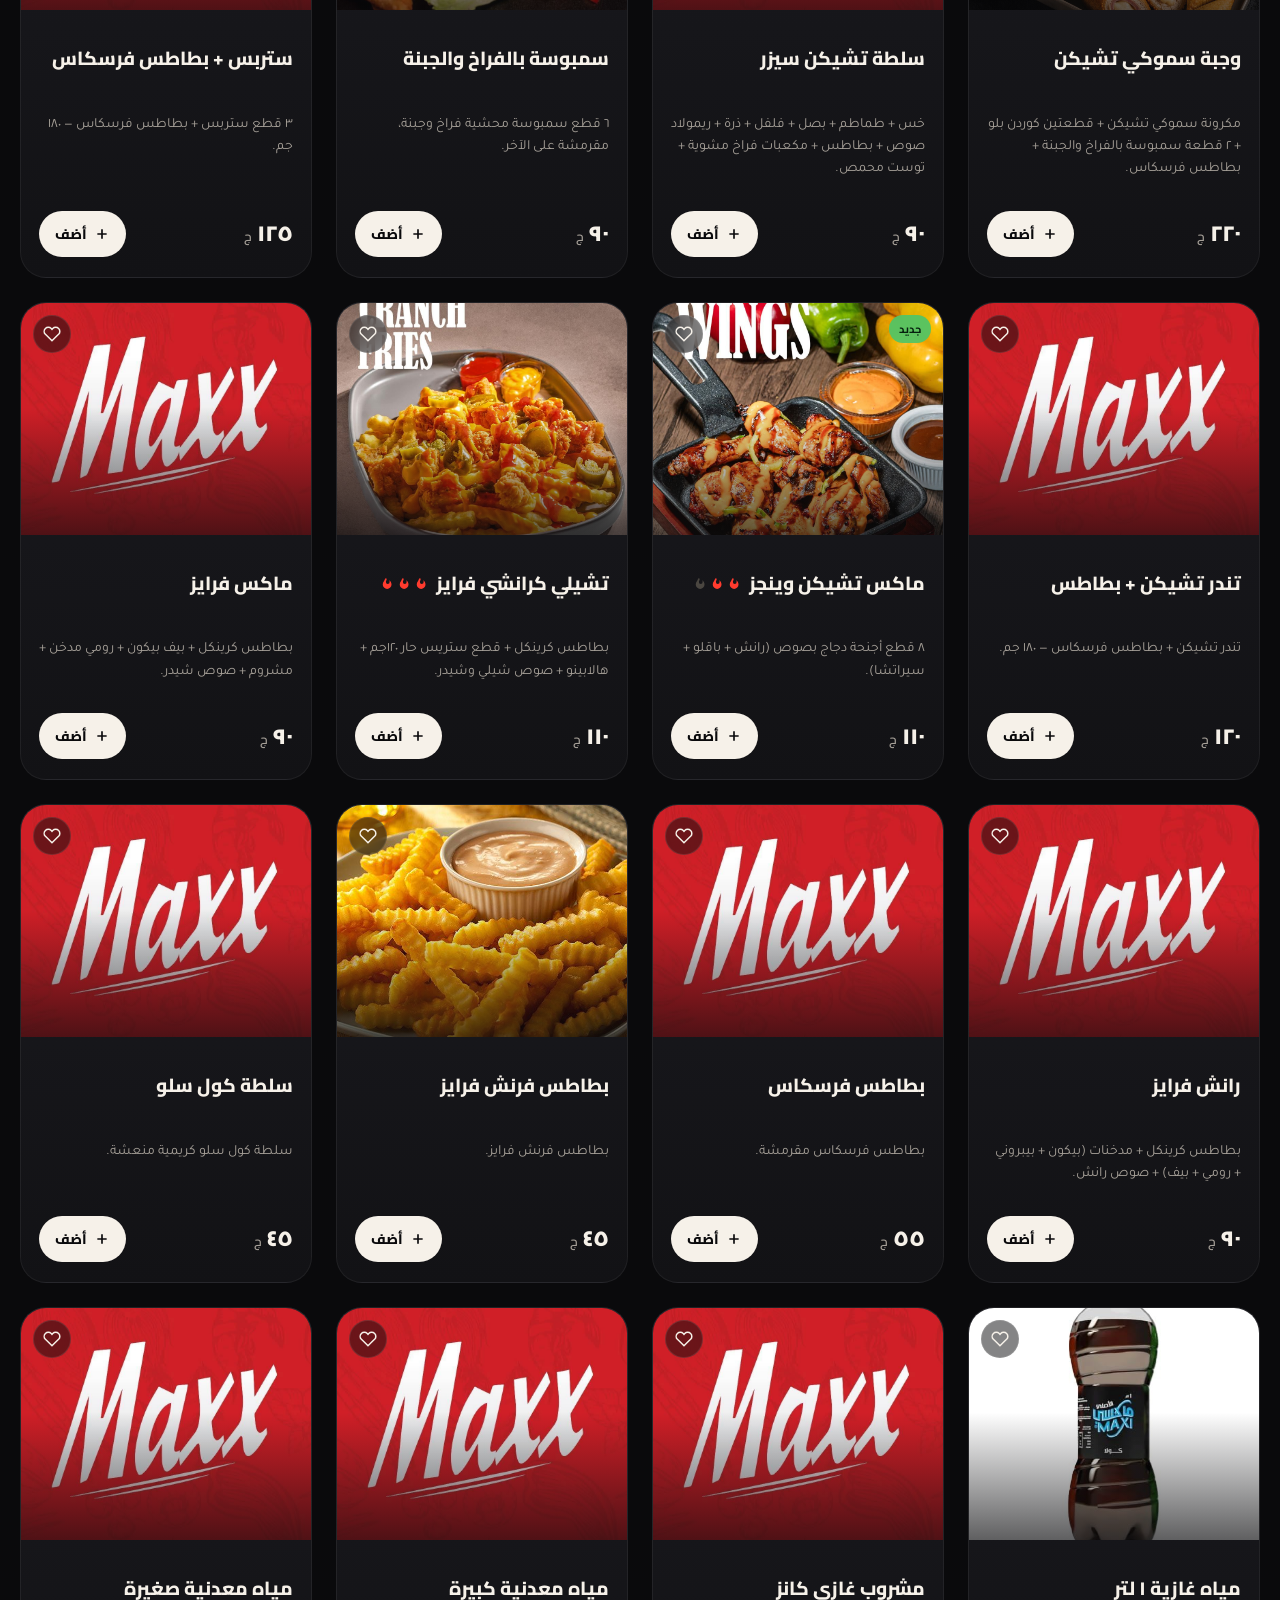
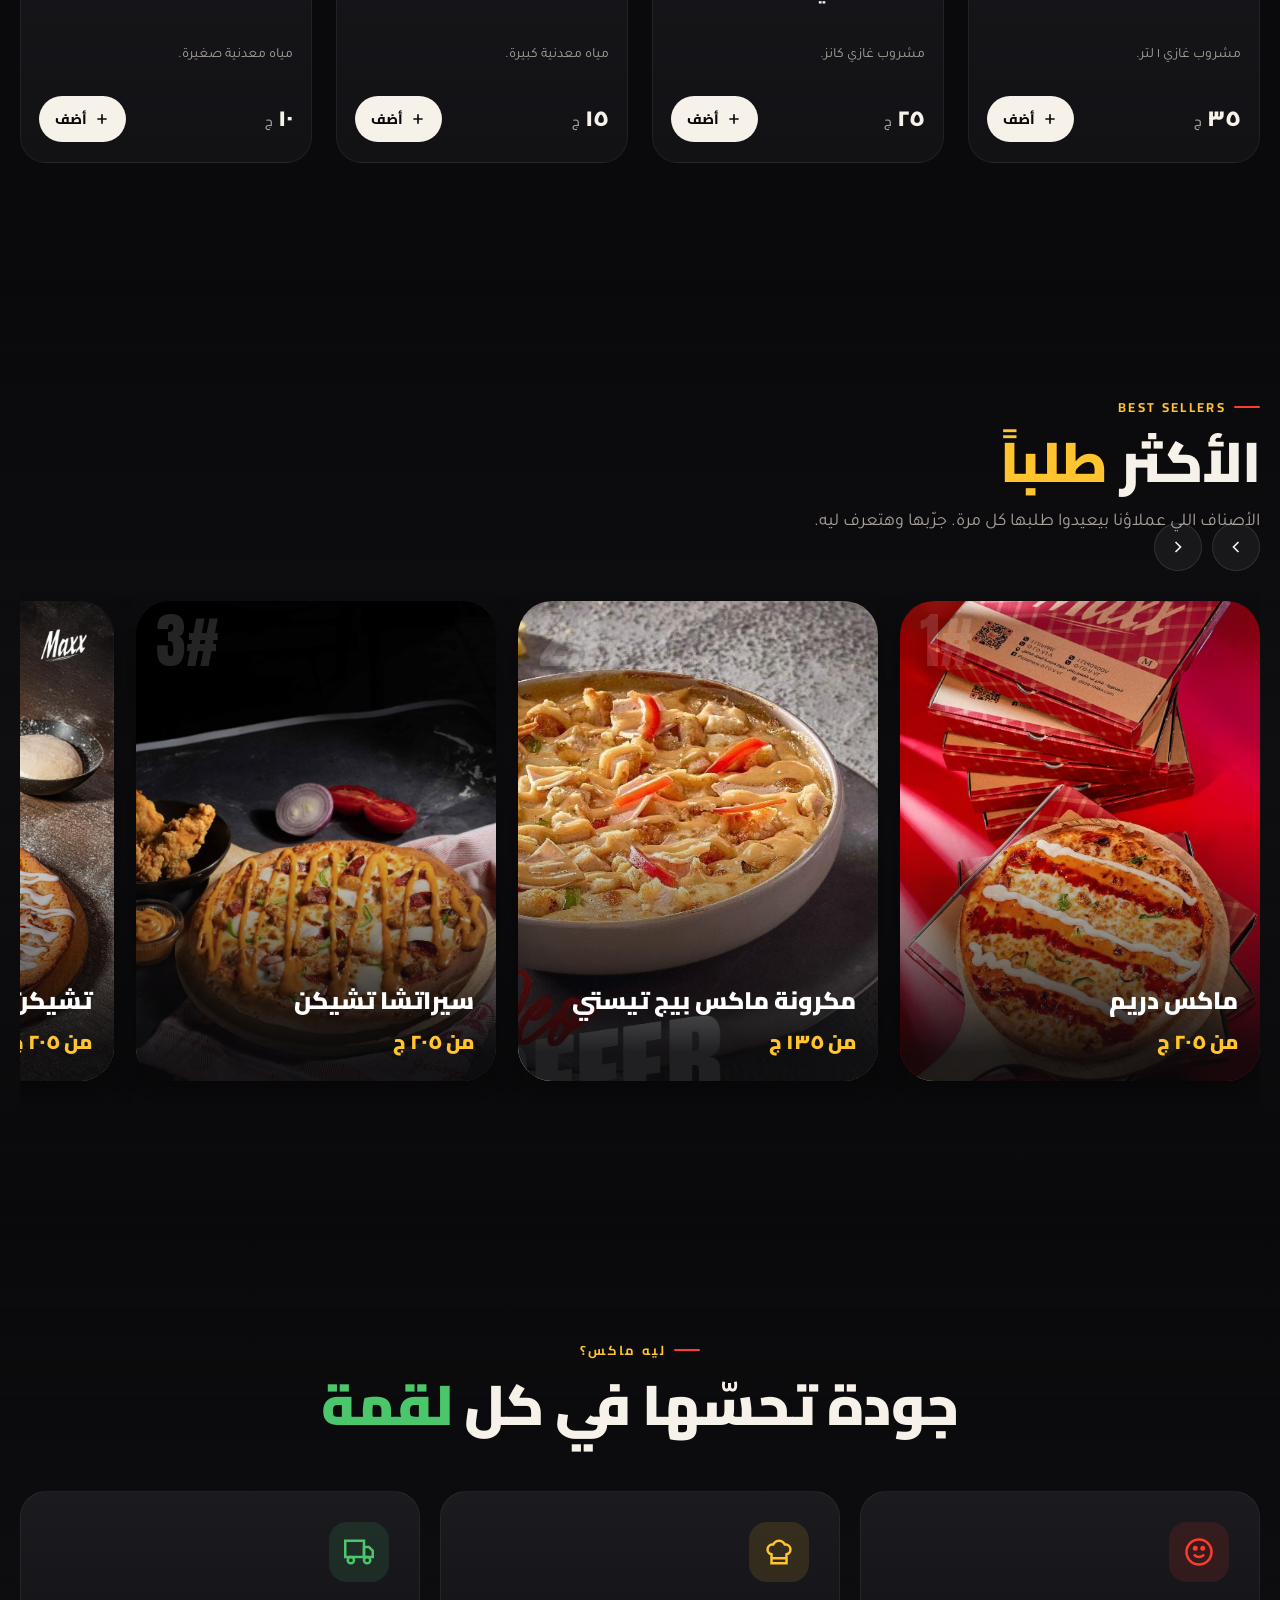
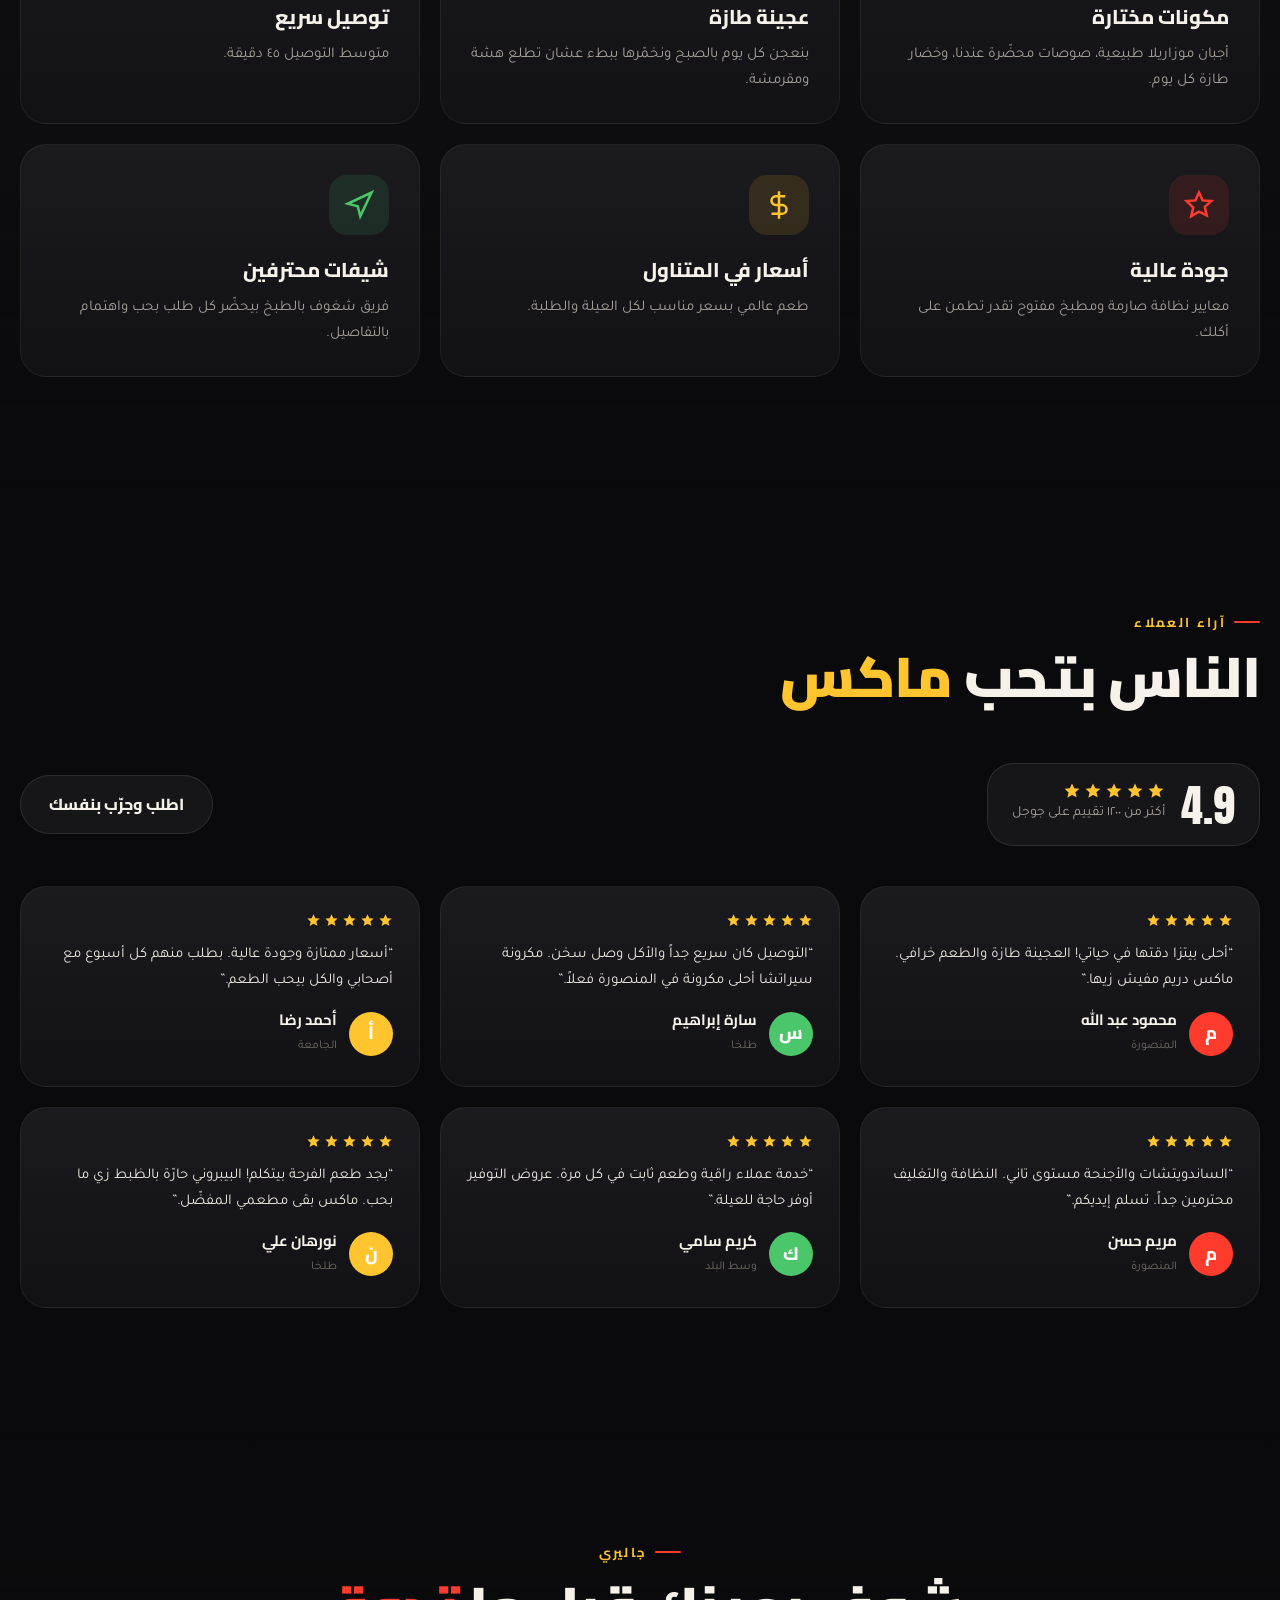
==== commit 486ada94: "Cache-bust changed assets so visitors see the new menu and offers Co-Authored-By: Claude Opus 5.5 <n" ====
--- a/index.html
+++ b/index.html
@@ -141,7 +141,7 @@
     </div>
     <div class="savings-grid">
       <article class="offer-poster reveal">
-        <img src="/assets/img/offer-pizza.jpg" alt="٢ بيتزا كبير من اختيارك بـ ٥٠٠ ج" loading="lazy">
+        <img src="/assets/img/offer-pizza.jpg?v=20261118" alt="٢ بيتزا كبير من اختيارك بـ ٥٠٠ ج" loading="lazy">
         <div class="offer-info">
           <h3>٢ بيتزا كبير من اختيارك</h3>
           <div class="offer-price"><b>٥٠٠ <small>ج</small></b><s>٥٥٠ ج</s></div>
@@ -152,7 +152,7 @@
         </button>
       </article>
       <article class="offer-poster reveal" data-d="1">
-        <img src="/assets/img/offer-pasta.jpg" alt="٢ مكرونة وسط من اختيارك بـ ٢٥٠ ج" loading="lazy">
+        <img src="/assets/img/offer-pasta.jpg?v=20261118" alt="٢ مكرونة وسط من اختيارك بـ ٢٥٠ ج" loading="lazy">
         <div class="offer-info">
           <h3>٢ مكرونة وسط من اختيارك</h3>
           <div class="offer-price"><b>٢٥٠ <small>ج</small></b><s>٢٧٠ ج</s></div>
@@ -163,7 +163,7 @@
         </button>
       </article>
       <article class="offer-poster reveal" data-d="2">
-        <img src="/assets/img/offer-sandwich.jpg" alt="٢ ساندوتش أو برجر من اختيارك بـ ٢٢٠ ج" loading="lazy">
+        <img src="/assets/img/offer-sandwich.jpg?v=20261118" alt="٢ ساندوتش أو برجر من اختيارك بـ ٢٢٠ ج" loading="lazy">
         <div class="offer-info">
           <h3>٢ ساندوتش أو برجر من اختيارك</h3>
           <div class="offer-price"><b>٢٢٠ <small>ج</small></b><s>٢٥٠ ج</s></div>
@@ -528,6 +528,6 @@
 <!-- Toast -->
 <div class="toast" id="toast"><svg viewBox="0 0 24 24" fill="none" stroke="currentColor" stroke-width="2.5"><path d="M20 6L9 17l-5-5"/></svg><span id="toastMsg"></span></div>
 
-<script src="/assets/js/main.js"></script>
+<script src="/assets/js/main.js?v=20261118"></script>
 </body>
 </html>
